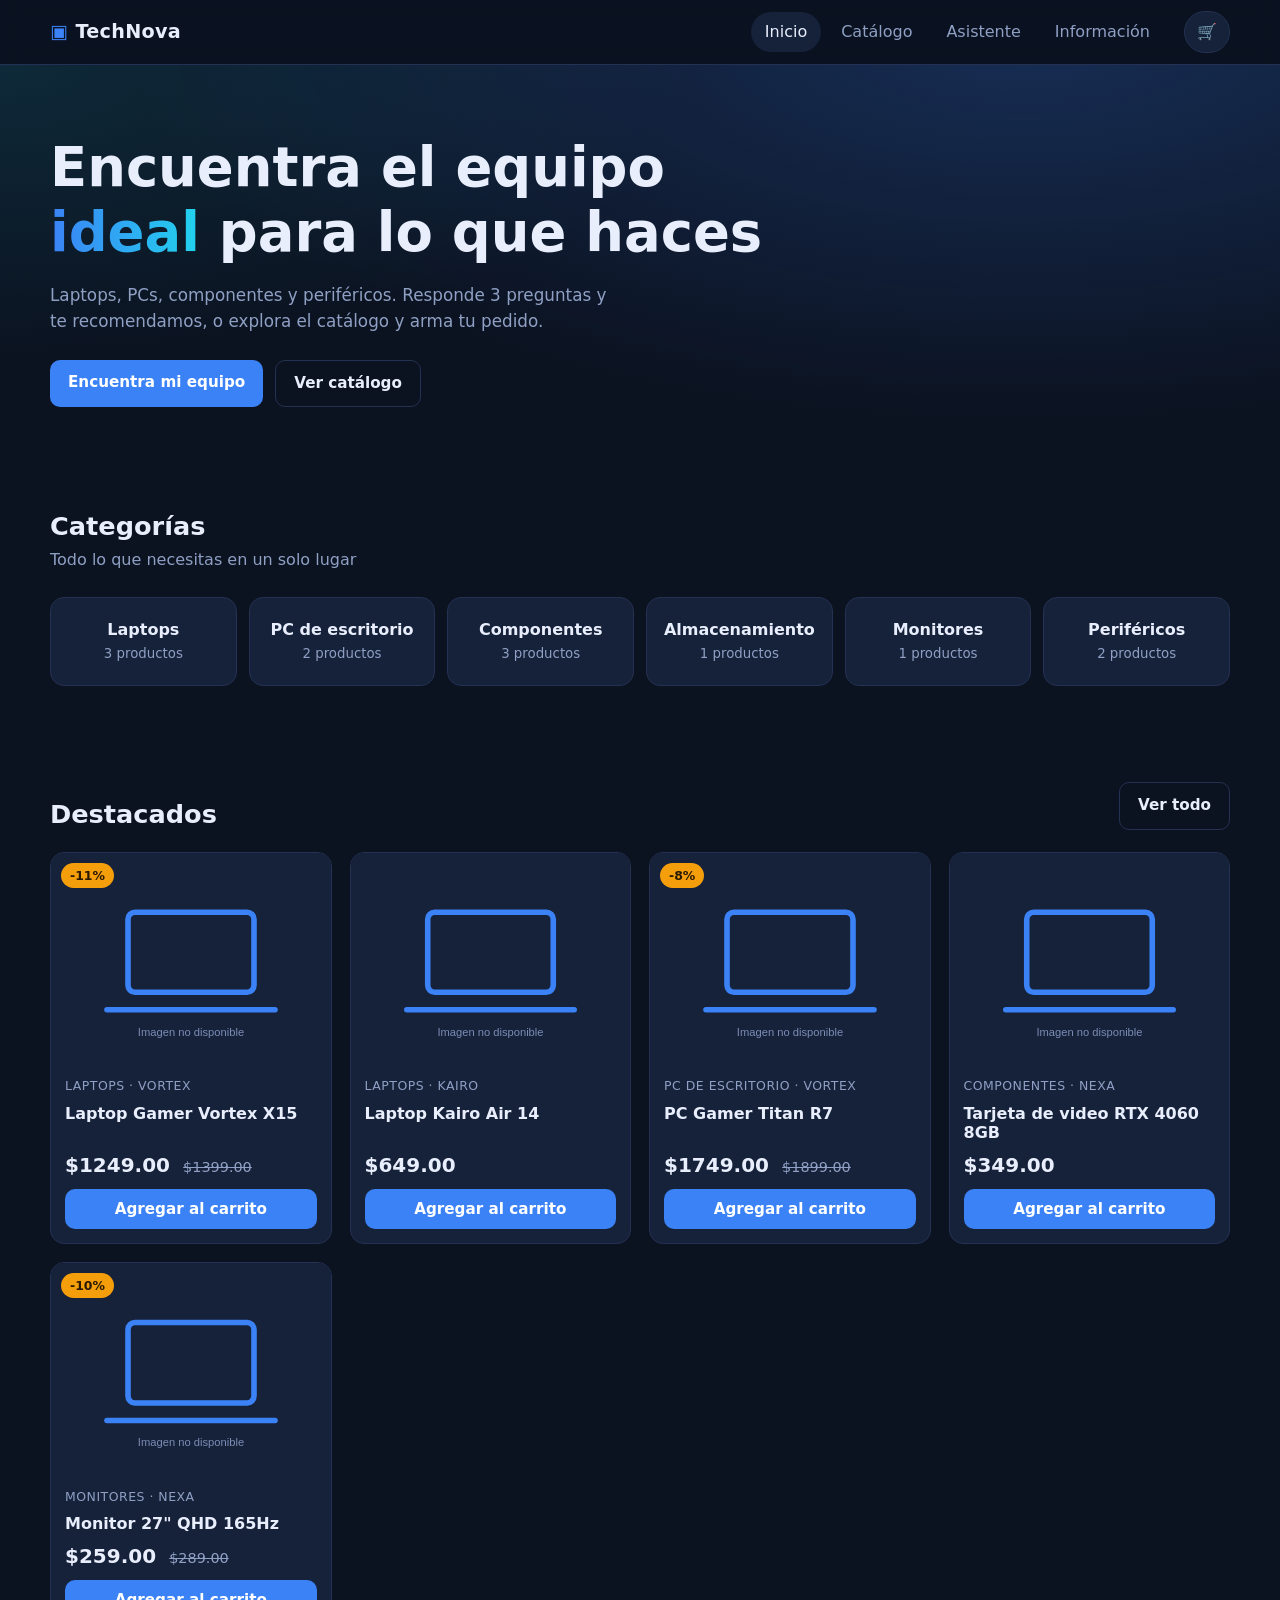
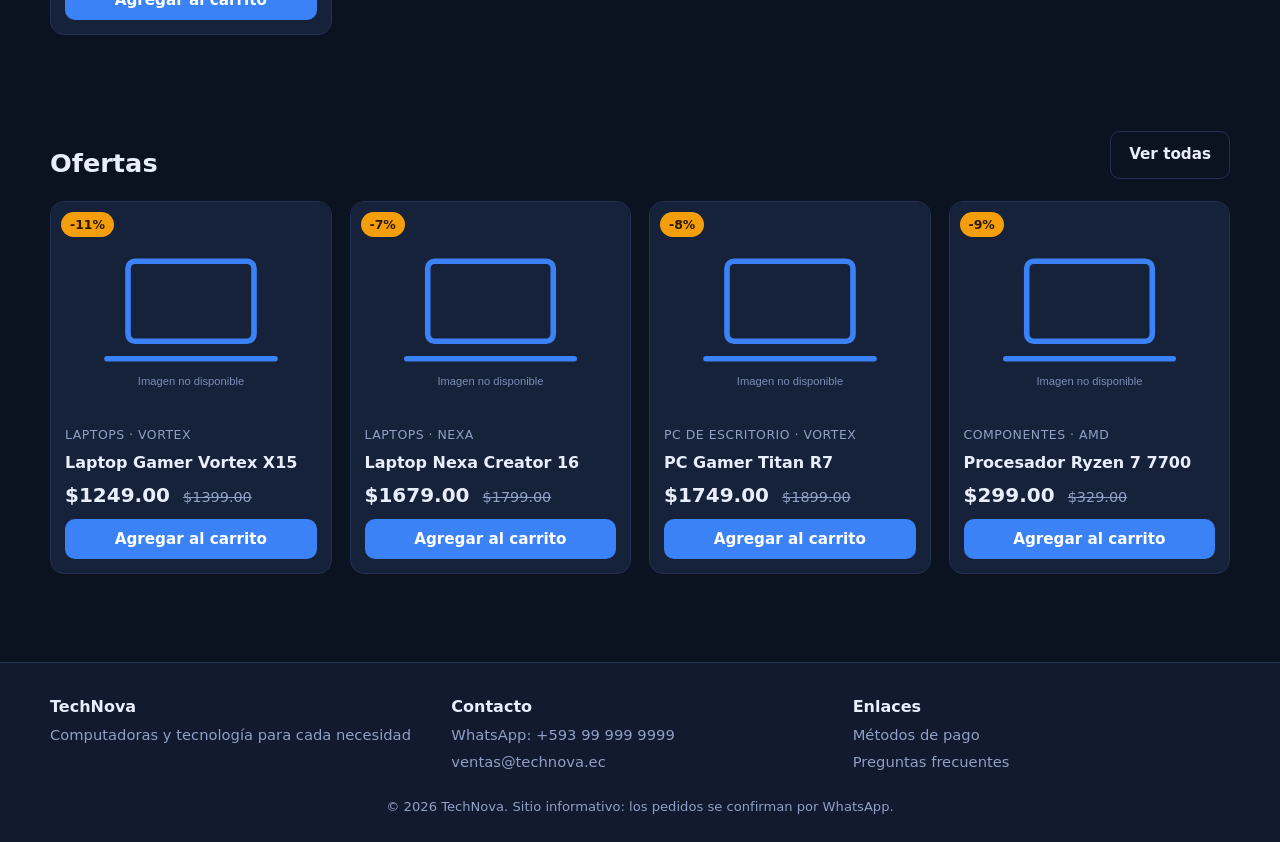
==== index.html @ bf82b460 "Tienda informativa de computadoras: catalogo, asistente, carrito con PDF y metodos de pago Co-Author" ====
<!DOCTYPE html>
<html lang="es">
<head>
<meta charset="UTF-8">
<meta name="viewport" content="width=device-width, initial-scale=1">
<title>TechNova | Laptops, PCs y componentes en Ecuador</title>
<meta name="description" content="Catálogo de laptops, computadoras, componentes y periféricos. Arma tu pedido y envíalo por WhatsApp.">
<link rel="stylesheet" href="css/styles.css">
</head>
<body>
<header id="header"></header>
<main>
  <section class="hero">
    <div class="wrap">
      <h1>Encuentra el equipo <em>ideal</em> para lo que haces</h1>
      <p>Laptops, PCs, componentes y periféricos. Responde 3 preguntas y te recomendamos, o explora el catálogo y arma tu pedido.</p>
      <div class="acts">
        <a class="btn" href="asistente.html">Encuentra mi equipo</a>
        <a class="btn btn-ghost" href="catalogo.html">Ver catálogo</a>
      </div>
    </div>
  </section>

  <section class="section"><div class="wrap">
    <h2>Categorías</h2><p class="sub">Todo lo que necesitas en un solo lugar</p>
    <div class="cats" id="cats"></div>
  </div></section>

  <section class="section"><div class="wrap">
    <div class="head-row"><div><h2>Destacados</h2></div><a class="btn btn-ghost" href="catalogo.html">Ver todo</a></div>
    <div class="grid" id="destacados"></div>
  </div></section>

  <section class="section"><div class="wrap">
    <div class="head-row"><div><h2>Ofertas</h2></div><a class="btn btn-ghost" href="catalogo.html?oferta=1">Ver todas</a></div>
    <div class="grid" id="ofertas"></div>
  </div></section>
</main>
<footer id="footer"></footer>
<script src="js/settings.js"></script>
<script src="js/app.js"></script>
<script src="js/inicio.js"></script>
</body>
</html>
---- css/styles.css ----
:root{
  --bg:#0b1220; --bg2:#111a2e; --card:#16213a; --line:#243152;
  --txt:#e8eefc; --muted:#8fa0c4; --brand:#3b82f6; --brand2:#22d3ee; --ok:#22c55e; --warn:#f59e0b;
  --r:14px;
}
*{box-sizing:border-box;margin:0;padding:0}
html{scroll-behavior:smooth}
body{font-family:system-ui,-apple-system,"Segoe UI",Roboto,sans-serif;background:var(--bg);color:var(--txt);line-height:1.55;min-height:100vh;display:flex;flex-direction:column}
main{flex:1}
a{color:inherit;text-decoration:none}
img{max-width:100%;display:block}
.wrap{width:min(1180px,100% - 32px);margin-inline:auto}
h1,h2,h3{line-height:1.2}
.section{padding:48px 0}
.section h2{font-size:1.6rem;margin-bottom:6px}
.section .sub{color:var(--muted);margin-bottom:24px}
.head-row{display:flex;justify-content:space-between;align-items:end;gap:12px;margin-bottom:22px;flex-wrap:wrap}
.head-row h2{margin:0}

/* Header */
header{position:sticky;top:0;z-index:50;background:rgba(11,18,32,.88);backdrop-filter:blur(10px);border-bottom:1px solid var(--line)}
.nav{display:flex;align-items:center;gap:20px;height:64px}
.logo{font-weight:800;font-size:1.2rem;letter-spacing:.3px}
.logo span{color:var(--brand)}
nav#menu{display:flex;gap:6px;margin-left:auto}
nav#menu a{padding:8px 14px;border-radius:999px;color:var(--muted);font-weight:500}
nav#menu a:hover,nav#menu a.on{color:var(--txt);background:var(--card)}
.cart-link{position:relative;padding:8px 12px;border-radius:999px;background:var(--card);border:1px solid var(--line)}
.count{position:absolute;top:-6px;right:-4px;background:var(--brand);color:#fff;font-size:.72rem;min-width:20px;height:20px;border-radius:999px;display:grid;place-items:center;font-weight:700}
.count[hidden],[hidden]{display:none!important}
.burger{display:none;background:none;border:0;color:var(--txt);font-size:1.5rem;cursor:pointer}

/* Buttons */
.btn{display:inline-block;background:var(--brand);color:#fff;border:0;border-radius:10px;padding:11px 18px;font-weight:600;font-size:.95rem;cursor:pointer;text-align:center;transition:.15s;font-family:inherit}
.btn:hover{filter:brightness(1.12);transform:translateY(-1px)}
.btn-block{display:block;width:100%}
.btn-ghost{background:transparent;border:1px solid var(--line);color:var(--txt)}
.btn-wa{background:#25d366;color:#07290f}
.btn[disabled]{opacity:.5;cursor:not-allowed;transform:none}

/* Hero */
.hero{padding:70px 0 56px;background:radial-gradient(900px 400px at 80% -10%,rgba(59,130,246,.25),transparent),radial-gradient(700px 300px at 0% 0%,rgba(34,211,238,.12),transparent)}
.hero h1{font-size:clamp(2rem,5vw,3.4rem);max-width:720px}
.hero h1 em{font-style:normal;background:linear-gradient(90deg,var(--brand),var(--brand2));-webkit-background-clip:text;background-clip:text;color:transparent}
.hero p{color:var(--muted);max-width:560px;margin:16px 0 26px;font-size:1.05rem}
.hero .acts{display:flex;gap:12px;flex-wrap:wrap}

/* Categorías */
.cats{display:grid;grid-template-columns:repeat(auto-fit,minmax(150px,1fr));gap:12px}
.cat{background:var(--card);border:1px solid var(--line);border-radius:var(--r);padding:20px 14px;text-align:center;font-weight:600;transition:.15s}
.cat:hover{border-color:var(--brand);transform:translateY(-2px)}
.cat small{display:block;color:var(--muted);font-weight:400;margin-top:2px}

/* Grid de productos */
.grid{display:grid;grid-template-columns:repeat(auto-fill,minmax(230px,1fr));gap:18px}
.card{background:var(--card);border:1px solid var(--line);border-radius:var(--r);overflow:hidden;display:flex;flex-direction:column;transition:.15s}
.card:hover{border-color:var(--brand);transform:translateY(-3px)}
.card-img{position:relative;aspect-ratio:4/3;background:var(--bg2);display:block}
.card-img img{width:100%;height:100%;object-fit:cover}
.badge{position:absolute;top:10px;left:10px;background:var(--warn);color:#2b1a00;font-weight:800;font-size:.78rem;padding:3px 9px;border-radius:999px;z-index:1}
.card-body{padding:14px;display:flex;flex-direction:column;gap:8px;flex:1}
.card-cat{color:var(--muted);font-size:.78rem;text-transform:uppercase;letter-spacing:.5px}
.card h3{font-size:1rem;flex:1}
.price strong{font-size:1.25rem}
.price s{color:var(--muted);margin-left:8px;font-size:.9rem}

/* Catálogo */
.layout{display:grid;grid-template-columns:260px 1fr;gap:24px;align-items:start}
.filters{background:var(--card);border:1px solid var(--line);border-radius:var(--r);padding:18px;position:sticky;top:84px;display:grid;gap:14px}
.filters label{font-size:.82rem;color:var(--muted);display:block;margin-bottom:4px}
input,select,textarea{width:100%;background:var(--bg2);border:1px solid var(--line);color:var(--txt);border-radius:10px;padding:10px 12px;font-size:.95rem;font-family:inherit}
input:focus,select:focus,textarea:focus{outline:2px solid var(--brand);border-color:transparent}
.result-bar{display:flex;justify-content:space-between;align-items:center;margin-bottom:14px;color:var(--muted);gap:10px;flex-wrap:wrap}
.vacio{text-align:center;color:var(--muted);padding:60px 0;grid-column:1/-1}

/* Producto */
.prod{display:grid;grid-template-columns:1fr 1fr;gap:32px;align-items:start}
.prod-img{background:var(--bg2);border:1px solid var(--line);border-radius:var(--r);overflow:hidden;aspect-ratio:4/3}
.prod-img img{width:100%;height:100%;object-fit:cover}
.prod h1{font-size:1.8rem;margin:6px 0 10px}
.prod .price strong{font-size:2rem}
.specs{width:100%;border-collapse:collapse;margin:18px 0}
.specs td{padding:10px 12px;border-bottom:1px solid var(--line)}
.specs td:first-child{color:var(--muted);width:40%}
.crumbs{color:var(--muted);font-size:.9rem;margin-bottom:12px}
.crumbs a:hover{color:var(--txt)}
.qty{display:inline-flex;align-items:center;border:1px solid var(--line);border-radius:10px;overflow:hidden}
.qty button{background:var(--bg2);color:var(--txt);border:0;width:34px;height:36px;font-size:1.1rem;cursor:pointer}
.qty span{min-width:38px;text-align:center}

/* Asistente */
.quiz{max-width:720px;margin:0 auto;background:var(--card);border:1px solid var(--line);border-radius:var(--r);padding:28px}
.progress{height:6px;background:var(--bg2);border-radius:99px;overflow:hidden;margin-bottom:22px}
.progress div{height:100%;background:linear-gradient(90deg,var(--brand),var(--brand2));transition:.3s}
.quiz h2{margin-bottom:16px}
.opts{display:grid;gap:10px}
.opt{background:var(--bg2);border:1px solid var(--line);color:var(--txt);border-radius:12px;padding:14px 16px;text-align:left;cursor:pointer;font-size:1rem;font-family:inherit;transition:.15s}
.opt:hover{border-color:var(--brand);background:#14203a}

/* Carrito */
.cart-layout{display:grid;grid-template-columns:1fr 360px;gap:24px;align-items:start}
.panel{background:var(--card);border:1px solid var(--line);border-radius:var(--r);padding:20px}
.item{display:grid;grid-template-columns:84px 1fr auto;gap:14px;align-items:center;padding:14px 0;border-bottom:1px solid var(--line)}
.item:last-child{border:0}
.item img{width:84px;height:64px;object-fit:cover;border-radius:8px;background:var(--bg2)}
.item h4{font-size:.95rem;margin-bottom:4px}
.item .rm{background:none;border:0;color:var(--muted);cursor:pointer;font-size:.85rem;margin-top:6px}
.item .rm:hover{color:#f87171}
.sum-row{display:flex;justify-content:space-between;padding:6px 0}
.sum-total{font-size:1.3rem;font-weight:800;border-top:1px solid var(--line);margin-top:8px;padding-top:12px}
.field{margin-bottom:12px}
.field label{display:block;font-size:.85rem;color:var(--muted);margin-bottom:4px}
.note{font-size:.82rem;color:var(--muted);margin-top:10px}
.modal{position:fixed;inset:0;background:rgba(0,0,0,.7);display:none;place-items:center;z-index:100;padding:16px}
.modal.on{display:grid}
.modal .box{background:var(--card);border:1px solid var(--line);border-radius:var(--r);padding:26px;max-width:440px;width:100%;text-align:center;display:grid;gap:12px}
.modal .check{font-size:2.4rem}

/* Info */
.info-grid{display:grid;grid-template-columns:repeat(auto-fit,minmax(240px,1fr));gap:16px}
.info-box{background:var(--card);border:1px solid var(--line);border-radius:var(--r);padding:20px}
.info-box h3{font-size:1rem;color:var(--muted);font-weight:500;margin-bottom:6px}
.info-box p{font-size:1.05rem;word-break:break-word}
.banks{display:grid;grid-template-columns:repeat(auto-fit,minmax(300px,1fr));gap:18px}
.bank{background:var(--card);border:1px solid var(--line);border-radius:var(--r);padding:20px;display:grid;gap:14px}
.bank h3{font-size:1.15rem;color:var(--brand2)}
.bank dl{display:grid;grid-template-columns:auto 1fr;gap:6px 14px;font-size:.92rem}
.bank dt{color:var(--muted)}
.bank dd{word-break:break-word}
.qr{background:#fff;border-radius:12px;padding:10px;width:180px;margin:0 auto;aspect-ratio:1;display:grid;place-items:center;color:#445;font-size:.8rem;text-align:center}
.qr img{width:100%;height:100%;object-fit:contain}
details{background:var(--card);border:1px solid var(--line);border-radius:12px;padding:14px 18px;margin-bottom:10px}
summary{cursor:pointer;font-weight:600}
details p{color:var(--muted);margin-top:8px}
iframe.map{width:100%;height:320px;border:0;border-radius:var(--r);margin-top:18px}

/* Footer y toast */
footer{background:var(--bg2);border-top:1px solid var(--line);margin-top:40px;padding-top:32px}
.foot{display:grid;grid-template-columns:repeat(auto-fit,minmax(220px,1fr));gap:24px}
.foot p{color:var(--muted);font-size:.92rem;margin-top:4px}
.foot a:hover{color:var(--txt)}
.copy{text-align:center;color:var(--muted);font-size:.82rem;padding:24px 16px}
#toast{position:fixed;bottom:24px;left:50%;transform:translate(-50%,30px);background:var(--ok);color:#04210f;padding:11px 20px;border-radius:999px;font-weight:600;opacity:0;pointer-events:none;transition:.25s;z-index:200}
#toast.show{opacity:1;transform:translate(-50%,0)}

@media(max-width:860px){
  .layout,.prod,.cart-layout{grid-template-columns:1fr}
  .filters{position:static}
  .burger{display:block;margin-left:auto}
  .cart-link{order:2}
  nav#menu{display:none;position:absolute;top:64px;left:0;right:0;background:var(--bg2);flex-direction:column;padding:10px 16px;border-bottom:1px solid var(--line);margin:0}
  nav#menu.open{display:flex}
  .nav{gap:12px}
  .item{grid-template-columns:70px 1fr}
  .item>div:last-child{grid-column:1/-1}
}
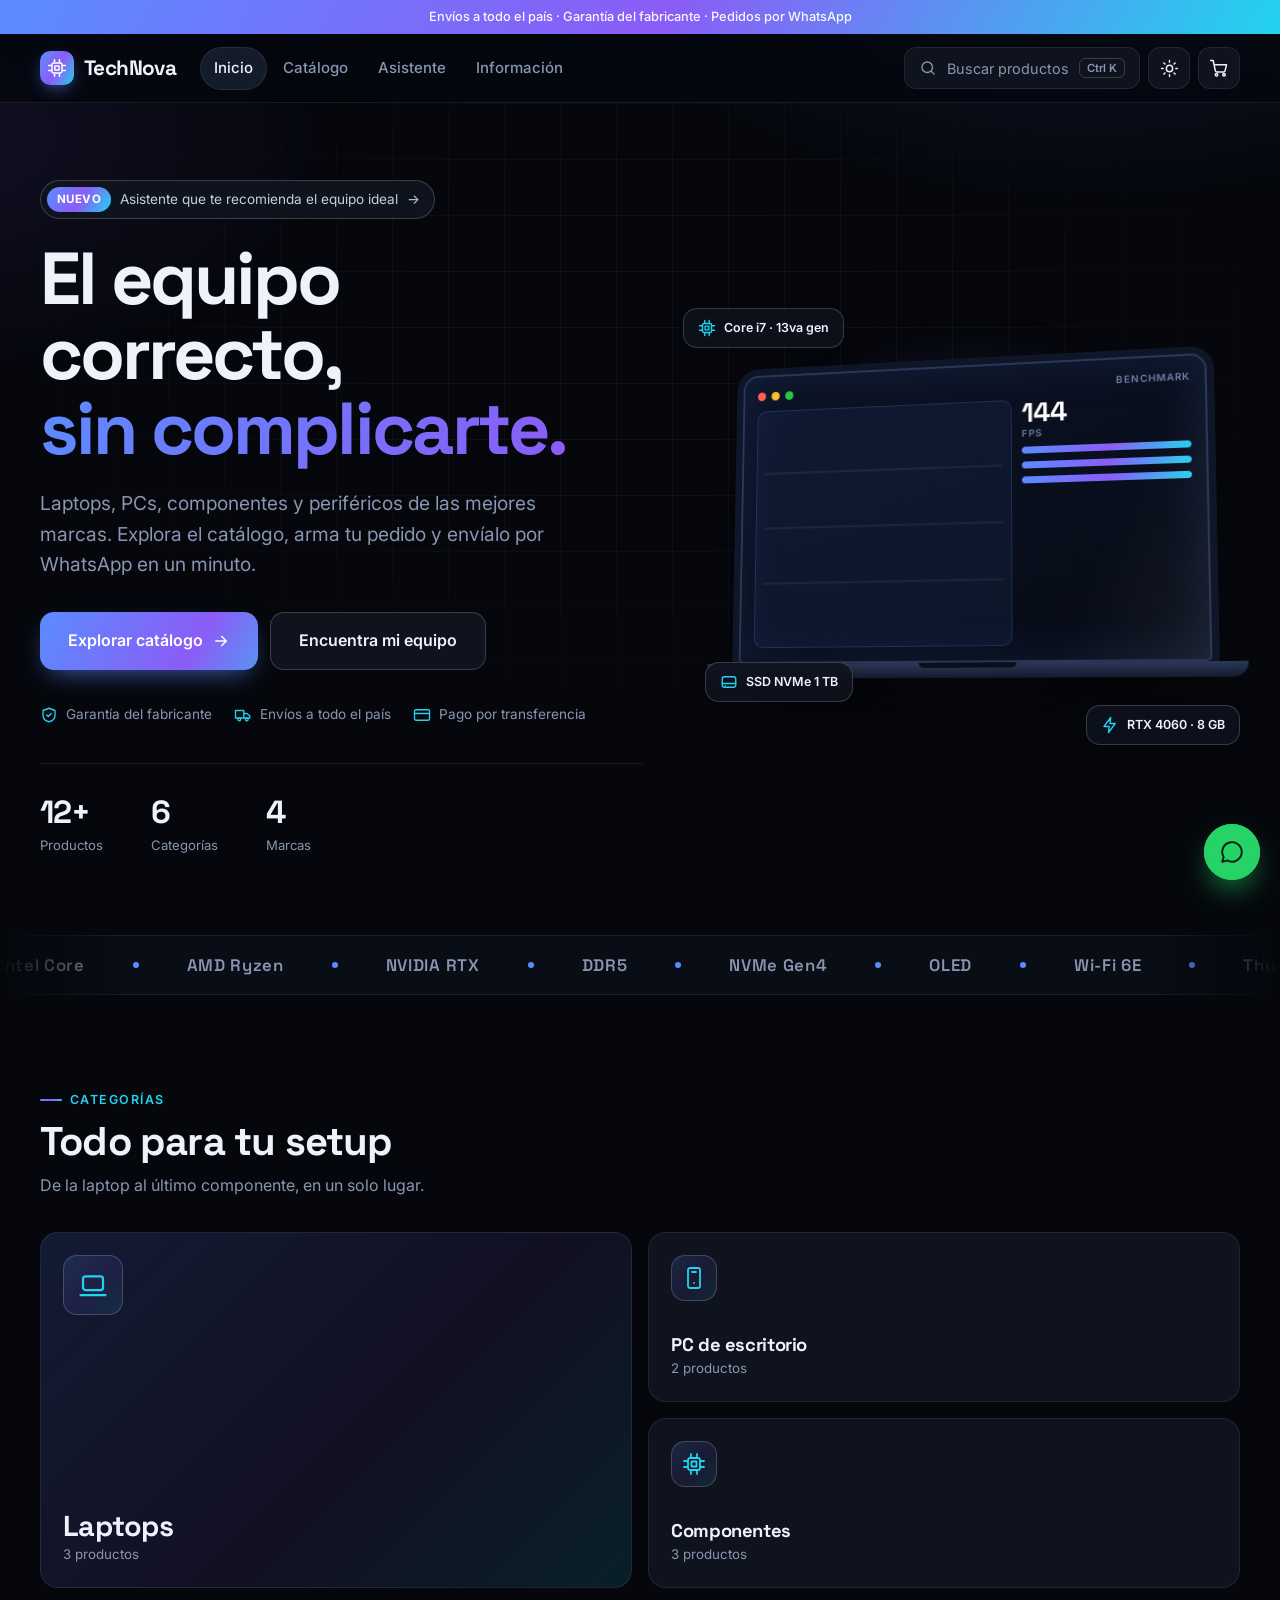
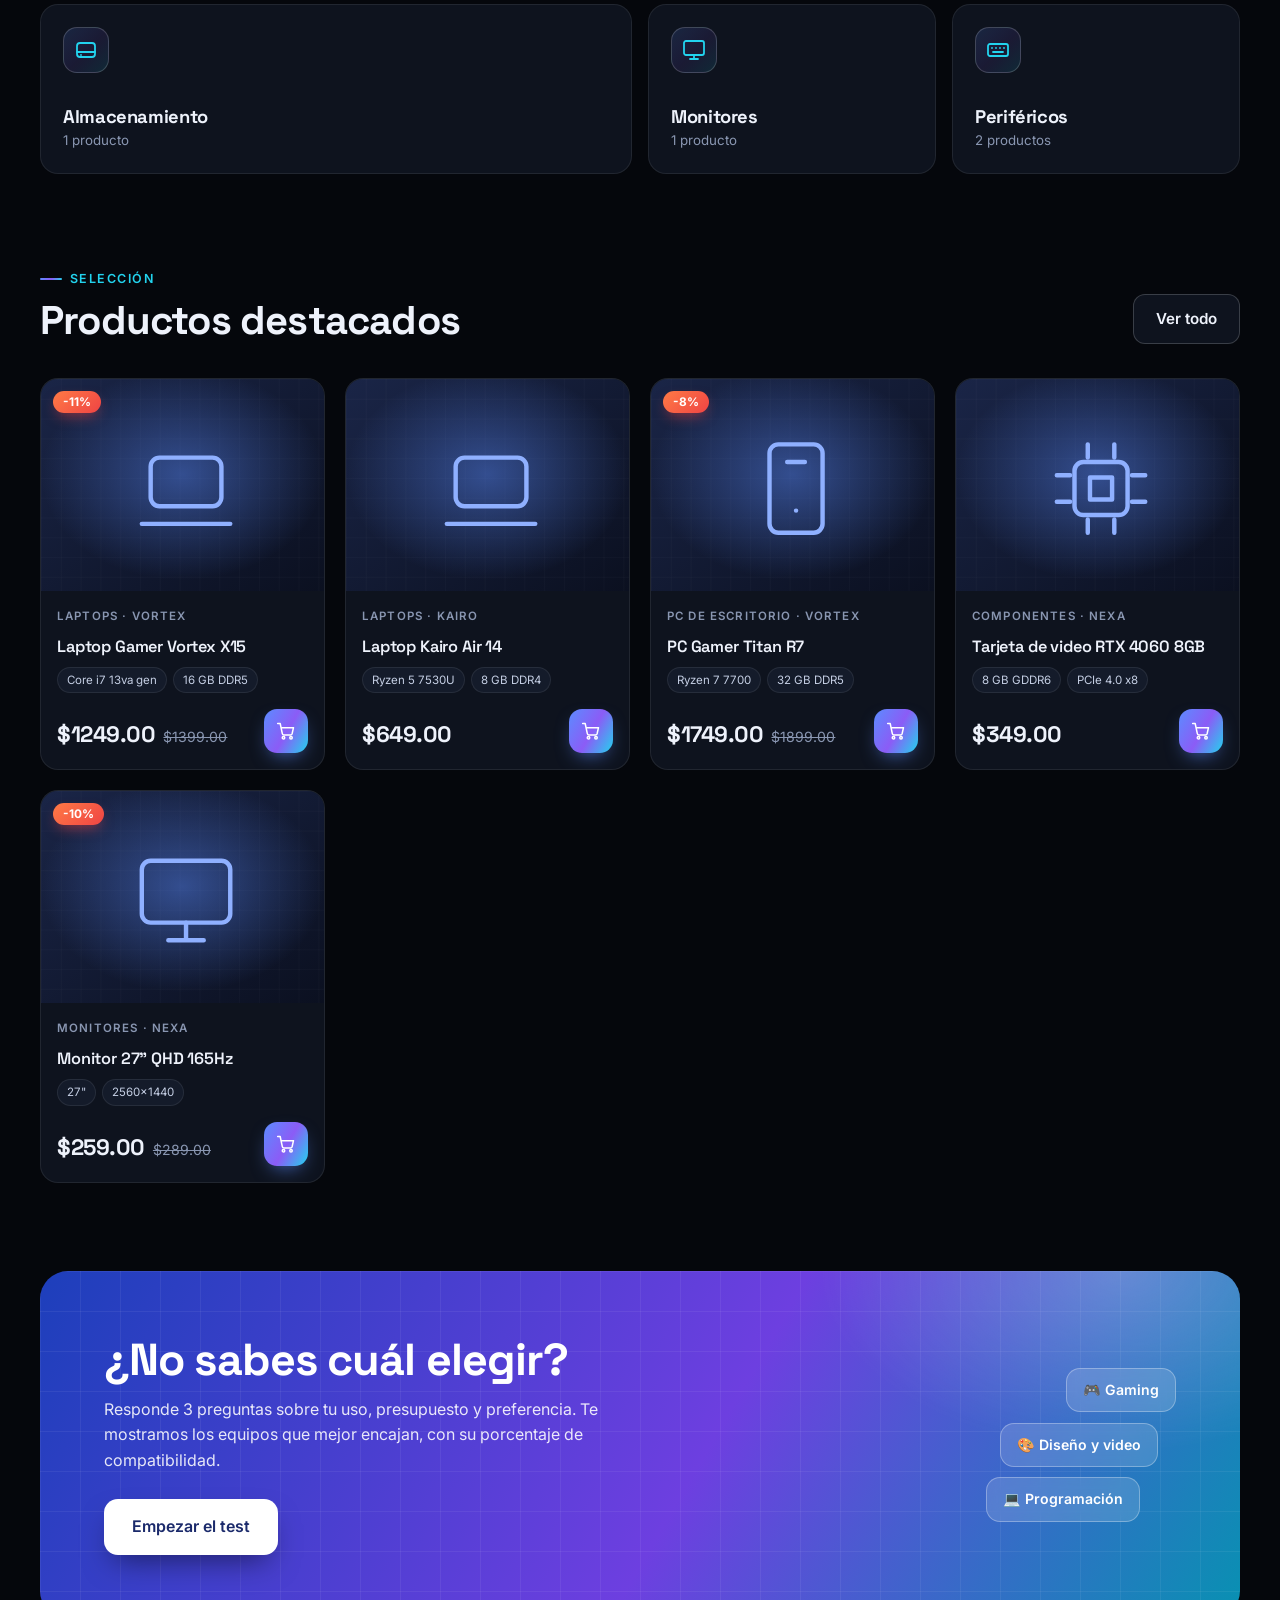
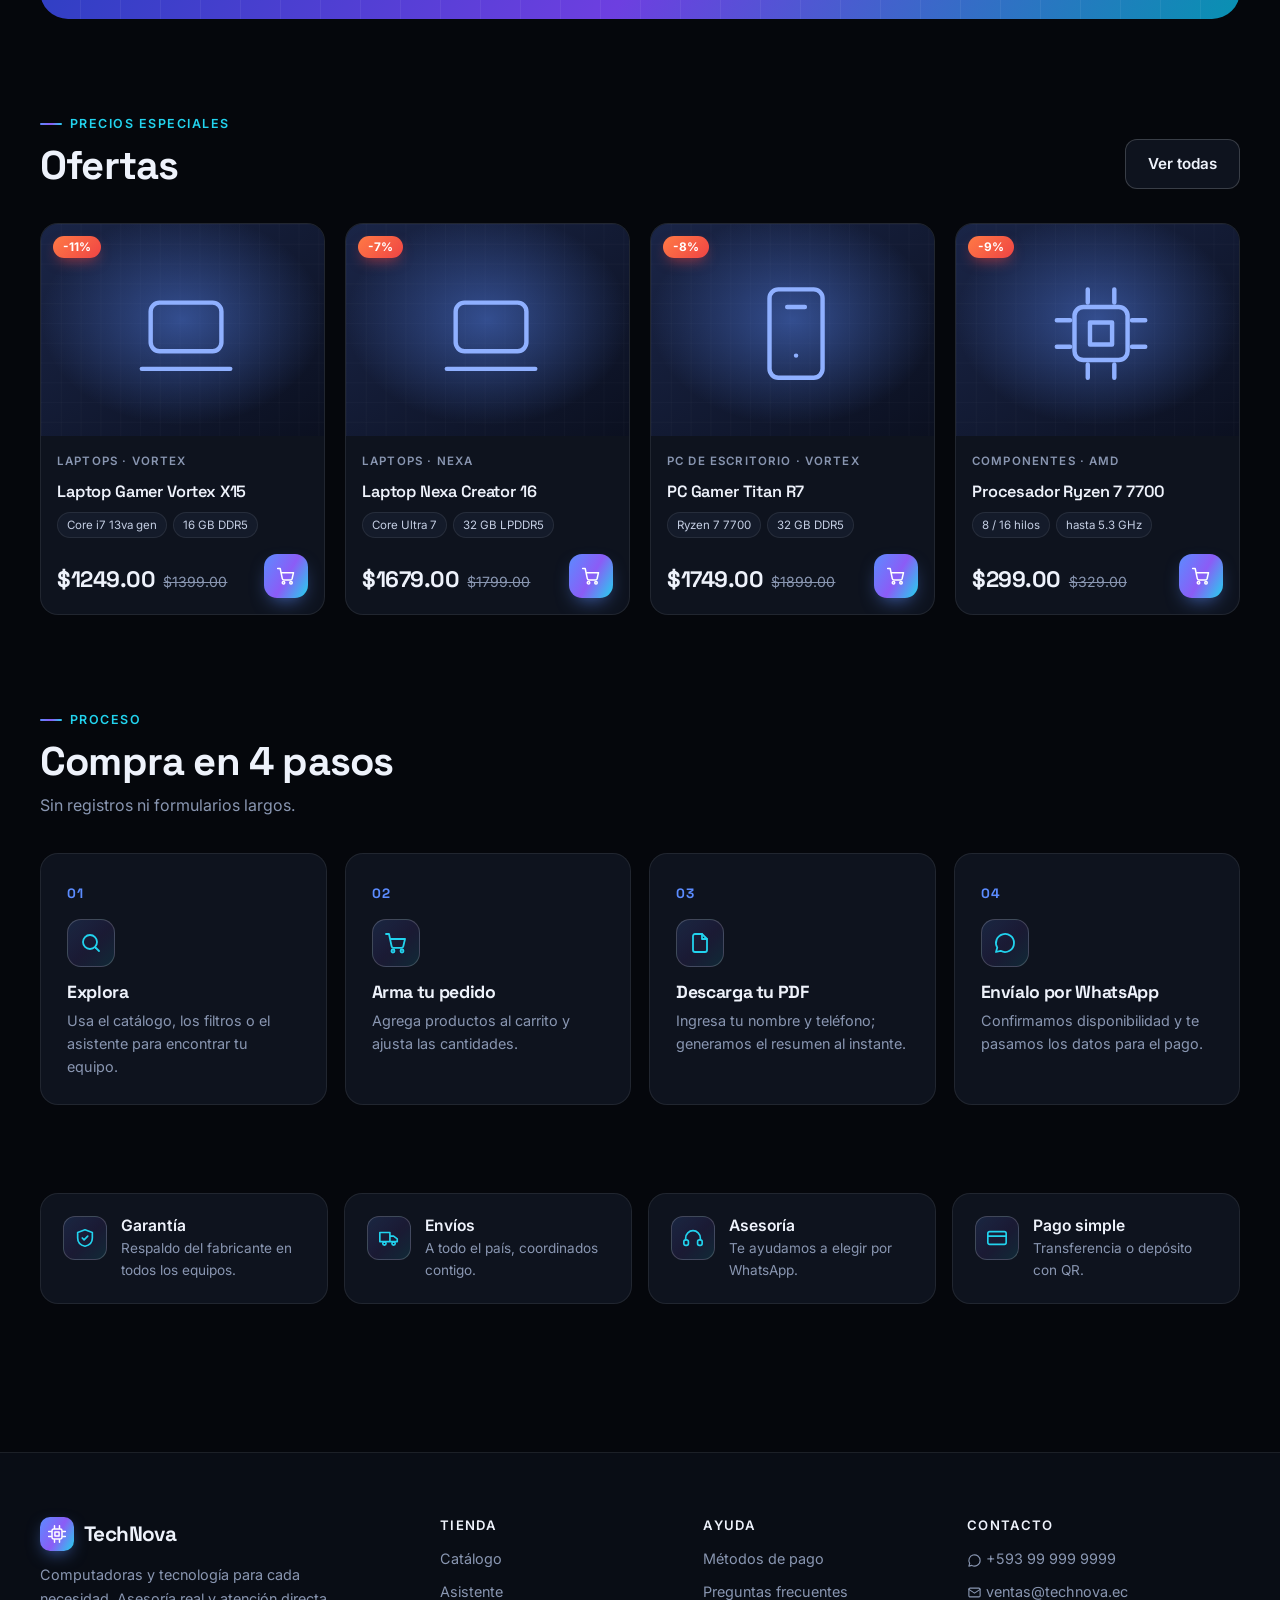
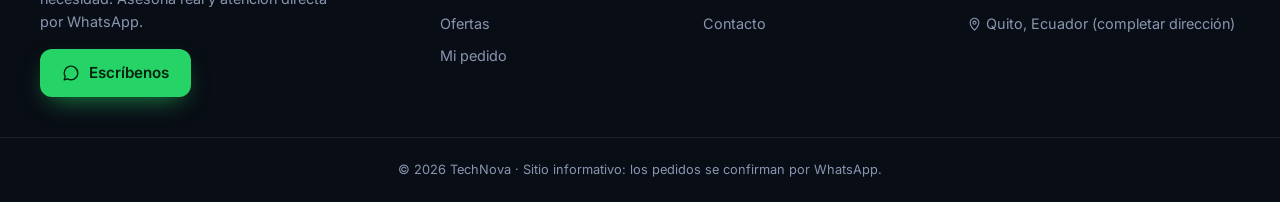
==== commit 533bd6be: "Rediseño profesional: sistema de diseño, tema claro/oscuro, hero animado, carrito lateral, paleta Ct" ====
--- a/index.html
+++ b/index.html
@@ -1,42 +1,112 @@
 <!DOCTYPE html>
-<html lang="es">
+<html lang="es" data-theme="dark">
 <head>
 <meta charset="UTF-8">
 <meta name="viewport" content="width=device-width, initial-scale=1">
 <title>TechNova | Laptops, PCs y componentes en Ecuador</title>
-<meta name="description" content="Catálogo de laptops, computadoras, componentes y periféricos. Arma tu pedido y envíalo por WhatsApp.">
+<meta name="description" content="Catálogo de laptops, computadoras, componentes y periféricos. Encuentra tu equipo ideal con nuestro asistente y envía tu pedido por WhatsApp.">
+<meta name="theme-color" content="#05070c">
+<link rel="preconnect" href="https://fonts.googleapis.com">
+<link rel="preconnect" href="https://fonts.gstatic.com" crossorigin>
+<link href="https://fonts.googleapis.com/css2?family=Inter:wght@400;500;600;700&family=Space+Grotesk:wght@500;600;700&display=swap" rel="stylesheet">
+<script>try{document.documentElement.dataset.theme=localStorage.getItem('tn_theme')||'dark'}catch(e){}</script>
 <link rel="stylesheet" href="css/styles.css">
 </head>
 <body>
-<header id="header"></header>
 <main>
+  <!-- HERO -->
   <section class="hero">
-    <div class="wrap">
-      <h1>Encuentra el equipo <em>ideal</em> para lo que haces</h1>
-      <p>Laptops, PCs, componentes y periféricos. Responde 3 preguntas y te recomendamos, o explora el catálogo y arma tu pedido.</p>
-      <div class="acts">
-        <a class="btn" href="asistente.html">Encuentra mi equipo</a>
-        <a class="btn btn-ghost" href="catalogo.html">Ver catálogo</a>
+    <div class="wrap hero-grid">
+      <div>
+        <a class="pill" href="asistente.html"><b>NUEVO</b> Asistente que te recomienda el equipo ideal <span aria-hidden="true">→</span></a>
+        <h1>El equipo correcto,<br><span class="grad-text">sin complicarte.</span></h1>
+        <p class="lead">Laptops, PCs, componentes y periféricos de las mejores marcas. Explora el catálogo, arma tu pedido y envíalo por WhatsApp en un minuto.</p>
+        <div class="acts">
+          <a class="btn btn-lg" href="catalogo.html">Explorar catálogo <svg class="ico" width="18" height="18" viewBox="0 0 24 24" fill="none" stroke="currentColor" stroke-width="2" stroke-linecap="round" stroke-linejoin="round"><path d="M5 12h14M13 6l6 6-6 6"/></svg></a>
+          <a class="btn btn-lg btn-ghost" href="asistente.html">Encuentra mi equipo</a>
+        </div>
+        <div class="trust">
+          <span id="t1"></span><span id="t2"></span><span id="t3"></span>
+        </div>
+        <div class="stats">
+          <div><b id="s-prod">0</b><span>Productos</span></div>
+          <div><b id="s-cat">0</b><span>Categorías</span></div>
+          <div><b id="s-mar">0</b><span>Marcas</span></div>
+        </div>
+      </div>
+
+      <div class="device" aria-hidden="true">
+        <div class="device-glow"></div>
+        <div class="laptop">
+          <div class="screen">
+            <div class="scr-top"><i></i><i></i><i></i><em>BENCHMARK</em></div>
+            <div class="scr-body">
+              <div class="scr-chart">
+                <svg viewBox="0 0 200 100" preserveAspectRatio="none">
+                  <defs><linearGradient id="lg" x1="0" x2="1"><stop offset="0" stop-color="#5b8cff"/><stop offset=".6" stop-color="#8b5cf6"/><stop offset="1" stop-color="#22d3ee"/></linearGradient></defs>
+                  <path d="M0 25H200M0 50H200M0 75H200" stroke="rgba(255,255,255,.06)" stroke-width="1"/>
+                  <polyline class="line" points="4,88 28,70 50,76 74,46 98,54 122,30 148,38 172,14 196,20"/>
+                </svg>
+              </div>
+              <div class="scr-side">
+                <div class="scr-fps"><span id="fps">144</span><small>FPS</small></div>
+                <div class="bar"><i style="--w:92%"></i></div>
+                <div class="bar"><i style="--w:68%"></i></div>
+                <div class="bar"><i style="--w:81%"></i></div>
+              </div>
+            </div>
+          </div>
+          <div class="lap-base"></div>
+        </div>
+        <div class="chip-f c1"><svg class="ico" width="18" height="18" viewBox="0 0 24 24" fill="none" stroke="currentColor" stroke-width="1.8" stroke-linecap="round" stroke-linejoin="round"><rect x="6" y="6" width="12" height="12" rx="2"/><rect x="9.5" y="9.5" width="5" height="5"/><path d="M9 2v3M15 2v3M9 19v3M15 19v3M2 9h3M2 15h3M19 9h3M19 15h3"/></svg>Core i7 · 13va gen</div>
+        <div class="chip-f c2"><svg class="ico" width="18" height="18" viewBox="0 0 24 24" fill="none" stroke="currentColor" stroke-width="1.8" stroke-linecap="round" stroke-linejoin="round"><path d="M13 2 4 14h7l-1 8 9-12h-7z"/></svg>RTX 4060 · 8 GB</div>
+        <div class="chip-f c3"><svg class="ico" width="18" height="18" viewBox="0 0 24 24" fill="none" stroke="currentColor" stroke-width="1.8" stroke-linecap="round" stroke-linejoin="round"><rect x="3" y="5" width="18" height="14" rx="3"/><path d="M3 14h18M7 17h.01"/></svg>SSD NVMe 1 TB</div>
       </div>
     </div>
   </section>
 
+  <!-- MARQUEE -->
+  <div class="marquee" aria-hidden="true"><div class="marquee-track" id="marquee"></div></div>
+
+  <!-- CATEGORÍAS -->
   <section class="section"><div class="wrap">
-    <h2>Categorías</h2><p class="sub">Todo lo que necesitas en un solo lugar</p>
-    <div class="cats" id="cats"></div>
+    <div class="sec-head"><div><span class="eyebrow">Categorías</span><h2>Todo para tu setup</h2><p class="sub">De la laptop al último componente, en un solo lugar.</p></div></div>
+    <div class="bento" id="cats"></div>
   </div></section>
 
-  <section class="section"><div class="wrap">
-    <div class="head-row"><div><h2>Destacados</h2></div><a class="btn btn-ghost" href="catalogo.html">Ver todo</a></div>
+  <!-- DESTACADOS -->
+  <section class="section" style="padding-top:0"><div class="wrap">
+    <div class="sec-head"><div><span class="eyebrow">Selección</span><h2>Productos destacados</h2></div><a class="btn btn-ghost" href="catalogo.html">Ver todo</a></div>
     <div class="grid" id="destacados"></div>
   </div></section>
 
-  <section class="section"><div class="wrap">
-    <div class="head-row"><div><h2>Ofertas</h2></div><a class="btn btn-ghost" href="catalogo.html?oferta=1">Ver todas</a></div>
+  <!-- CTA ASISTENTE -->
+  <section class="section" style="padding-top:0"><div class="wrap">
+    <div class="cta reveal">
+      <div>
+        <h2>¿No sabes cuál elegir?</h2>
+        <p>Responde 3 preguntas sobre tu uso, presupuesto y preferencia. Te mostramos los equipos que mejor encajan, con su porcentaje de compatibilidad.</p>
+        <a class="btn btn-lg" href="asistente.html">Empezar el test</a>
+      </div>
+      <div class="cta-art"><span>🎮 Gaming</span><span>🎨 Diseño y video</span><span>💻 Programación</span></div>
+    </div>
+  </div></section>
+
+  <!-- OFERTAS -->
+  <section class="section" style="padding-top:0"><div class="wrap">
+    <div class="sec-head"><div><span class="eyebrow">Precios especiales</span><h2>Ofertas</h2></div><a class="btn btn-ghost" href="catalogo.html?oferta=1">Ver todas</a></div>
     <div class="grid" id="ofertas"></div>
   </div></section>
+
+  <!-- CÓMO COMPRAR -->
+  <section class="section" style="padding-top:0"><div class="wrap">
+    <div class="sec-head"><div><span class="eyebrow">Proceso</span><h2>Compra en 4 pasos</h2><p class="sub">Sin registros ni formularios largos.</p></div></div>
+    <div class="steps" id="steps"></div>
+  </div></section>
+
+  <!-- BENEFICIOS -->
+  <section class="section" style="padding-top:0"><div class="wrap"><div class="perks" id="perks"></div></div></section>
 </main>
-<footer id="footer"></footer>
 <script src="js/settings.js"></script>
 <script src="js/app.js"></script>
 <script src="js/inicio.js"></script>
--- a/css/styles.css
+++ b/css/styles.css
@@ -1,156 +1,460 @@
+/* ==========================================================
+   TechNova · Sistema de diseño
+   1. Tokens  2. Base  3. Layout  4. Componentes  5. Páginas  6. Utilidades/Responsive
+   ========================================================== */
+
+/* 1. TOKENS ------------------------------------------------ */
 :root{
-  --bg:#0b1220; --bg2:#111a2e; --card:#16213a; --line:#243152;
-  --txt:#e8eefc; --muted:#8fa0c4; --brand:#3b82f6; --brand2:#22d3ee; --ok:#22c55e; --warn:#f59e0b;
-  --r:14px;
-}
-*{box-sizing:border-box;margin:0;padding:0}
-html{scroll-behavior:smooth}
-body{font-family:system-ui,-apple-system,"Segoe UI",Roboto,sans-serif;background:var(--bg);color:var(--txt);line-height:1.55;min-height:100vh;display:flex;flex-direction:column}
+  color-scheme:dark;
+  --bg:#05070c; --bg-soft:#090d15; --surface:#0e131e; --surface-2:#141b2a; --surface-3:#1b2438;
+  --line:rgba(255,255,255,.08); --line-strong:rgba(255,255,255,.18);
+  --txt:#eef2fb; --txt-2:#c4cee3; --muted:#8996b1;
+  --brand:#5b8cff; --brand-2:#22d3ee; --violet:#8b5cf6;
+  --ok:#22c55e; --warn:#f5a524; --danger:#ef4444;
+  --grad:linear-gradient(120deg,#5b8cff 0%,#8b5cf6 52%,#22d3ee 100%);
+  --grad-soft:linear-gradient(135deg,rgba(91,140,255,.16),rgba(139,92,246,.1) 55%,rgba(34,211,238,.12));
+  --shadow:0 18px 40px -18px rgba(0,0,0,.7);
+  --glow:0 0 0 1px rgba(91,140,255,.35),0 12px 40px -12px rgba(91,140,255,.45);
+  --r:18px; --r-sm:12px; --r-lg:28px;
+  --font:"Inter",system-ui,-apple-system,"Segoe UI",Roboto,sans-serif;
+  --font-d:"Space Grotesk","Inter",system-ui,sans-serif;
+  --ease:cubic-bezier(.22,.8,.3,1);
+}
+[data-theme="light"]{
+  color-scheme:light;
+  --bg:#f4f6fb; --bg-soft:#eaeff8; --surface:#ffffff; --surface-2:#f0f3fa; --surface-3:#e5eaf5;
+  --line:rgba(15,23,42,.09); --line-strong:rgba(15,23,42,.2);
+  --txt:#0a1020; --txt-2:#2a3550; --muted:#5a6781;
+  --shadow:0 18px 40px -20px rgba(30,45,90,.3);
+  --glow:0 0 0 1px rgba(91,140,255,.45),0 12px 34px -14px rgba(91,140,255,.5);
+}
+
+/* 2. BASE -------------------------------------------------- */
+*,*::before,*::after{box-sizing:border-box;margin:0;padding:0}
+html{scroll-behavior:smooth;-webkit-text-size-adjust:100%}
+body{font-family:var(--font);background:var(--bg);color:var(--txt);line-height:1.6;min-height:100vh;display:flex;flex-direction:column;-webkit-font-smoothing:antialiased;overflow-x:hidden}
+body::before{content:"";position:fixed;inset:0;z-index:-1;pointer-events:none;
+  background:radial-gradient(900px 500px at 85% -10%,rgba(91,140,255,.14),transparent 60%),radial-gradient(700px 420px at -5% 15%,rgba(139,92,246,.1),transparent 60%)}
+[data-theme="light"] body::before{background:radial-gradient(900px 500px at 85% -10%,rgba(91,140,255,.16),transparent 60%),radial-gradient(700px 420px at -5% 15%,rgba(34,211,238,.12),transparent 60%)}
 main{flex:1}
 a{color:inherit;text-decoration:none}
 img{max-width:100%;display:block}
-.wrap{width:min(1180px,100% - 32px);margin-inline:auto}
-h1,h2,h3{line-height:1.2}
-.section{padding:48px 0}
-.section h2{font-size:1.6rem;margin-bottom:6px}
-.section .sub{color:var(--muted);margin-bottom:24px}
-.head-row{display:flex;justify-content:space-between;align-items:end;gap:12px;margin-bottom:22px;flex-wrap:wrap}
-.head-row h2{margin:0}
-
-/* Header */
-header{position:sticky;top:0;z-index:50;background:rgba(11,18,32,.88);backdrop-filter:blur(10px);border-bottom:1px solid var(--line)}
-.nav{display:flex;align-items:center;gap:20px;height:64px}
-.logo{font-weight:800;font-size:1.2rem;letter-spacing:.3px}
-.logo span{color:var(--brand)}
-nav#menu{display:flex;gap:6px;margin-left:auto}
-nav#menu a{padding:8px 14px;border-radius:999px;color:var(--muted);font-weight:500}
-nav#menu a:hover,nav#menu a.on{color:var(--txt);background:var(--card)}
-.cart-link{position:relative;padding:8px 12px;border-radius:999px;background:var(--card);border:1px solid var(--line)}
-.count{position:absolute;top:-6px;right:-4px;background:var(--brand);color:#fff;font-size:.72rem;min-width:20px;height:20px;border-radius:999px;display:grid;place-items:center;font-weight:700}
-.count[hidden],[hidden]{display:none!important}
-.burger{display:none;background:none;border:0;color:var(--txt);font-size:1.5rem;cursor:pointer}
-
-/* Buttons */
-.btn{display:inline-block;background:var(--brand);color:#fff;border:0;border-radius:10px;padding:11px 18px;font-weight:600;font-size:.95rem;cursor:pointer;text-align:center;transition:.15s;font-family:inherit}
-.btn:hover{filter:brightness(1.12);transform:translateY(-1px)}
-.btn-block{display:block;width:100%}
-.btn-ghost{background:transparent;border:1px solid var(--line);color:var(--txt)}
-.btn-wa{background:#25d366;color:#07290f}
-.btn[disabled]{opacity:.5;cursor:not-allowed;transform:none}
-
+button{font-family:inherit}
+h1,h2,h3,h4{font-family:var(--font-d);line-height:1.12;letter-spacing:-.02em}
+:focus-visible{outline:2px solid var(--brand);outline-offset:3px;border-radius:6px}
+::selection{background:rgba(91,140,255,.35)}
+.ico{flex:none;vertical-align:middle}
+[hidden]{display:none!important}
+.sr-only{position:absolute;width:1px;height:1px;overflow:hidden;clip:rect(0 0 0 0);white-space:nowrap}
+
+/* 3. LAYOUT ------------------------------------------------ */
+.wrap{width:min(1200px,100% - 40px);margin-inline:auto}
+.section{padding:clamp(48px,7vw,88px) 0}
+.sec-head{display:flex;justify-content:space-between;align-items:flex-end;gap:16px;flex-wrap:wrap;margin-bottom:clamp(22px,3vw,34px)}
+.eyebrow{display:inline-flex;align-items:center;gap:8px;font-size:.78rem;font-weight:600;letter-spacing:.12em;text-transform:uppercase;color:var(--brand-2);margin-bottom:10px}
+.eyebrow::before{content:"";width:22px;height:2px;background:var(--grad);border-radius:2px}
+.sec-head h2,.section>.wrap>h2{font-size:clamp(1.7rem,3.4vw,2.5rem)}
+.sub{color:var(--muted);margin-top:8px;max-width:620px}
+
+/* Anuncio + header */
+.topbar{background:var(--grad);color:#fff;font-size:.8rem;font-weight:500;text-align:center;padding:7px 16px}
+.topbar span{opacity:.95}
+header.site{position:sticky;top:0;z-index:60;background:color-mix(in srgb,var(--bg) 78%,transparent);backdrop-filter:saturate(1.6) blur(16px);-webkit-backdrop-filter:saturate(1.6) blur(16px);border-bottom:1px solid var(--line)}
+.nav{display:flex;align-items:center;gap:10px;height:68px}
+.logo{display:flex;align-items:center;gap:10px;font-family:var(--font-d);font-weight:700;font-size:1.3rem;letter-spacing:-.03em;margin-right:14px}
+.logo-mark{width:34px;height:34px;border-radius:10px;background:var(--grad);display:grid;place-items:center;color:#fff;box-shadow:0 6px 18px -6px rgba(91,140,255,.8)}
+nav#menu{display:flex;gap:2px}
+nav#menu a{padding:9px 14px;border-radius:999px;color:var(--muted);font-weight:500;font-size:.94rem;transition:.2s}
+nav#menu a:hover{color:var(--txt);background:var(--surface-2)}
+nav#menu a.on{color:var(--txt);background:var(--surface-2);box-shadow:inset 0 0 0 1px var(--line)}
+.nav-actions{margin-left:auto;display:flex;align-items:center;gap:8px}
+.icon-btn{position:relative;display:inline-grid;place-items:center;width:42px;height:42px;border-radius:12px;background:var(--surface);border:1px solid var(--line);color:var(--txt);cursor:pointer;transition:.2s}
+.icon-btn:hover{border-color:var(--line-strong);background:var(--surface-2)}
+.search-btn{display:inline-flex;align-items:center;gap:10px;height:42px;padding:0 14px;border-radius:12px;background:var(--surface);border:1px solid var(--line);color:var(--muted);cursor:pointer;font-size:.9rem;min-width:220px;transition:.2s}
+.search-btn:hover{border-color:var(--line-strong);color:var(--txt)}
+.search-btn kbd{margin-left:auto;font:600 .7rem var(--font);padding:2px 7px;border-radius:6px;border:1px solid var(--line-strong);color:var(--muted)}
+.count{position:absolute;top:-6px;right:-6px;background:var(--grad);color:#fff;font:700 .7rem var(--font);min-width:20px;height:20px;padding:0 5px;border-radius:999px;display:grid;place-items:center;box-shadow:0 4px 10px -2px rgba(91,140,255,.7)}
+.count.bump,.icon-btn.bump{animation:bump .45s var(--ease)}
+.burger{display:none}
+@keyframes bump{0%{scale:1}40%{scale:1.3}100%{scale:1}}
+
+/* Botones */
+.btn{display:inline-flex;align-items:center;justify-content:center;gap:9px;background:var(--grad);background-size:140% 100%;color:#fff;border:0;border-radius:12px;padding:12px 22px;font-weight:600;font-size:.95rem;cursor:pointer;text-align:center;transition:.25s var(--ease);box-shadow:0 10px 26px -10px rgba(91,140,255,.75);position:relative}
+.btn:hover{background-position:100% 0;translate:0 -2px;box-shadow:0 16px 30px -10px rgba(91,140,255,.85)}
+.btn:active{translate:0 0}
+.btn-block{display:flex;width:100%}
+.btn-lg{padding:15px 28px;font-size:1rem;border-radius:14px}
+.btn-ghost{background:var(--surface);color:var(--txt);border:1px solid var(--line-strong);box-shadow:none}
+.btn-ghost:hover{background:var(--surface-2);box-shadow:none;border-color:var(--brand)}
+.btn-wa{background:#25d366;color:#04230f;box-shadow:0 10px 26px -10px rgba(37,211,102,.7)}
+.btn-wa:hover{box-shadow:0 16px 30px -10px rgba(37,211,102,.8)}
+.btn[disabled]{opacity:.5;cursor:not-allowed}
+
+/* 4. COMPONENTES ------------------------------------------ */
+/* Tarjeta de producto */
+.grid{display:grid;grid-template-columns:repeat(auto-fill,minmax(250px,1fr));gap:20px}
+.card{--mx:50%;--my:50%;position:relative;background:var(--surface);border:1px solid var(--line);border-radius:var(--r);overflow:hidden;display:flex;flex-direction:column;transition:border-color .25s,box-shadow .3s,translate .3s var(--ease);transform-style:preserve-3d}
+.card::before{content:"";position:absolute;inset:0;z-index:2;pointer-events:none;opacity:0;transition:opacity .3s;background:radial-gradient(380px circle at var(--mx) var(--my),rgba(91,140,255,.16),transparent 55%)}
+.card:hover{border-color:rgba(91,140,255,.5);box-shadow:var(--glow);translate:0 -5px}
+.card:hover::before{opacity:1}
+.card-img{position:relative;aspect-ratio:4/3;background:var(--surface-2);display:block;overflow:hidden}
+.card-img img{width:100%;height:100%;object-fit:cover;transition:transform .6s var(--ease)}
+.card:hover .card-img img{transform:scale(1.07)}
+.badge{position:absolute;top:12px;left:12px;z-index:3;background:linear-gradient(135deg,#ff7a45,#ef4444);color:#fff;font:700 .74rem var(--font);padding:4px 10px;border-radius:999px;box-shadow:0 6px 14px -4px rgba(239,68,68,.6)}
+.match{position:absolute;top:12px;right:12px;z-index:3;background:rgba(5,7,12,.78);backdrop-filter:blur(8px);color:#fff;font:700 .74rem var(--font);padding:5px 11px;border-radius:999px;border:1px solid rgba(34,211,238,.5);display:flex;gap:6px;align-items:center}
+.match i{width:7px;height:7px;border-radius:50%;background:var(--brand-2);box-shadow:0 0 10px var(--brand-2)}
+.card-body{padding:16px;display:flex;flex-direction:column;gap:10px;flex:1}
+.card-cat{color:var(--muted);font-size:.72rem;font-weight:600;text-transform:uppercase;letter-spacing:.1em}
+.card h3{font-size:1.02rem;font-weight:600;letter-spacing:-.01em;line-height:1.3}
+.card h3 a:hover{color:var(--brand)}
+.chips{display:flex;flex-wrap:wrap;gap:6px;list-style:none}
+.chips li{font-size:.72rem;color:var(--txt-2);background:var(--surface-2);border:1px solid var(--line);padding:3px 9px;border-radius:999px}
+.card-foot{display:flex;align-items:flex-end;justify-content:space-between;gap:10px;margin-top:auto;padding-top:6px}
+.price strong{font-family:var(--font-d);font-size:1.4rem;letter-spacing:-.02em}
+.price s{color:var(--muted);margin-left:8px;font-size:.88rem}
+.add{width:44px;height:44px;border-radius:13px;border:0;background:var(--grad);color:#fff;display:grid;place-items:center;cursor:pointer;transition:.25s var(--ease);box-shadow:0 8px 20px -8px rgba(91,140,255,.8)}
+.add:hover{rotate:-8deg;scale:1.1}
+
+/* Skeleton */
+.skel{border-radius:var(--r);border:1px solid var(--line);overflow:hidden;background:var(--surface)}
+.skel i{display:block;background:linear-gradient(100deg,var(--surface-2) 30%,var(--surface-3) 50%,var(--surface-2) 70%);background-size:220% 100%;animation:shimmer 1.3s infinite}
+.skel i:first-child{aspect-ratio:4/3}
+.skel i:not(:first-child){height:14px;margin:14px;border-radius:6px}
+@keyframes shimmer{to{background-position:-120% 0}}
+
+/* Reveal */
+.reveal{opacity:0;translate:0 22px;transition:opacity .7s var(--ease),translate .7s var(--ease),border-color .25s,box-shadow .3s}
+.reveal.in{opacity:1;translate:0 0}
+.card.reveal.in:hover{translate:0 -5px}
+
+/* Toast / FAB */
+#toast{position:fixed;bottom:24px;left:50%;translate:-50% 30px;background:var(--surface-3);color:var(--txt);border:1px solid var(--line-strong);padding:12px 20px;border-radius:999px;font-weight:600;font-size:.9rem;opacity:0;pointer-events:none;transition:.3s var(--ease);z-index:300;box-shadow:var(--shadow);display:flex;gap:8px;align-items:center;white-space:nowrap}
+#toast.show{opacity:1;translate:-50% 0}
+#toast::before{content:"";width:8px;height:8px;border-radius:50%;background:var(--ok);box-shadow:0 0 10px var(--ok)}
+.fab{position:fixed;right:20px;bottom:20px;z-index:55;width:56px;height:56px;border-radius:50%;background:#25d366;color:#04230f;display:grid;place-items:center;box-shadow:0 14px 30px -8px rgba(37,211,102,.7);transition:.25s var(--ease)}
+.fab:hover{scale:1.1}
+.fab::after{content:"";position:absolute;inset:0;border-radius:50%;border:2px solid #25d366;animation:ping 2.4s infinite}
+@keyframes ping{0%{scale:1;opacity:.7}100%{scale:1.6;opacity:0}}
+.fly{position:fixed;z-index:400;border-radius:14px;object-fit:cover;pointer-events:none;box-shadow:0 10px 30px rgba(0,0,0,.4)}
+
+/* Drawer del carrito */
+.drawer{position:fixed;inset:0;z-index:200;visibility:hidden;transition:visibility .35s}
+.drawer.on{visibility:visible}
+.drawer-bg{position:absolute;inset:0;background:rgba(3,5,10,.6);backdrop-filter:blur(4px);opacity:0;transition:opacity .35s}
+.drawer.on .drawer-bg{opacity:1}
+.drawer-panel{position:absolute;top:0;right:0;bottom:0;width:min(440px,100%);background:var(--surface);border-left:1px solid var(--line-strong);display:flex;flex-direction:column;translate:100% 0;transition:translate .4s var(--ease)}
+.drawer.on .drawer-panel{translate:0 0}
+.drawer-head{display:flex;align-items:center;justify-content:space-between;padding:20px 22px;border-bottom:1px solid var(--line)}
+.drawer-head h3{font-size:1.2rem}
+.drawer-body{flex:1;overflow:auto;padding:6px 22px}
+.drawer-foot{padding:20px 22px;border-top:1px solid var(--line);display:grid;gap:12px;background:var(--surface-2)}
+.d-empty{text-align:center;color:var(--muted);padding:60px 10px;display:grid;gap:14px;justify-items:center}
+.d-item{display:grid;grid-template-columns:68px 1fr auto;gap:12px;align-items:center;padding:14px 0;border-bottom:1px solid var(--line)}
+.d-item img{width:68px;height:54px;object-fit:cover;border-radius:10px;background:var(--surface-2)}
+.d-item h4{font:600 .88rem var(--font);letter-spacing:0;line-height:1.3}
+.d-item small{color:var(--muted)}
+
+/* Paleta de búsqueda */
+.palette{position:fixed;inset:0;z-index:250;display:none;align-items:flex-start;justify-content:center;padding:12vh 16px 16px;background:rgba(3,5,10,.65);backdrop-filter:blur(6px)}
+.palette.on{display:flex}
+.pal-box{width:min(640px,100%);background:var(--surface);border:1px solid var(--line-strong);border-radius:20px;box-shadow:0 40px 90px -20px rgba(0,0,0,.8);overflow:hidden;animation:pop .25s var(--ease)}
+@keyframes pop{from{opacity:0;scale:.96;translate:0 10px}}
+.pal-in{display:flex;align-items:center;gap:12px;padding:0 20px;border-bottom:1px solid var(--line);color:var(--muted)}
+.pal-in input{flex:1;border:0;background:none;padding:20px 0;font-size:1.05rem;color:var(--txt);outline:none}
+.pal-list{max-height:min(52vh,420px);overflow:auto;padding:8px}
+.pal-h{font-size:.7rem;text-transform:uppercase;letter-spacing:.12em;color:var(--muted);padding:10px 12px 6px;font-weight:600}
+.pal-item{display:flex;align-items:center;gap:12px;padding:10px 12px;border-radius:12px;cursor:pointer}
+.pal-item img{width:46px;height:36px;object-fit:cover;border-radius:8px;background:var(--surface-2)}
+.pal-item .t{font-weight:600;font-size:.92rem}
+.pal-item small{color:var(--muted);display:block}
+.pal-item .p{margin-left:auto;font-weight:700;font-family:var(--font-d)}
+.pal-item.sel,.pal-item:hover{background:var(--surface-3)}
+.pal-foot{display:flex;gap:16px;padding:12px 20px;border-top:1px solid var(--line);font-size:.75rem;color:var(--muted)}
+.pal-foot kbd{font:600 .7rem var(--font);padding:1px 6px;border-radius:5px;border:1px solid var(--line-strong);margin-right:4px}
+
+/* Formularios */
+input,select,textarea{width:100%;background:var(--surface-2);border:1px solid var(--line);color:var(--txt);border-radius:var(--r-sm);padding:12px 14px;font-size:.95rem;font-family:inherit;transition:.2s}
+input:hover,select:hover,textarea:hover{border-color:var(--line-strong)}
+input:focus,select:focus,textarea:focus{outline:none;border-color:var(--brand);box-shadow:0 0 0 4px rgba(91,140,255,.18)}
+input[type=range]{padding:0;height:6px;accent-color:var(--brand);background:transparent;border:0;box-shadow:none}
+input[type=checkbox]{width:18px;height:18px;accent-color:var(--brand);padding:0}
+label{font-size:.82rem;color:var(--muted);font-weight:500}
+.field{margin-bottom:14px}
+.field label{display:block;margin-bottom:6px}
+
+/* Paneles y modal */
+.panel{background:var(--surface);border:1px solid var(--line);border-radius:var(--r);padding:22px}
+.modal{position:fixed;inset:0;background:rgba(3,5,10,.7);backdrop-filter:blur(6px);display:none;place-items:center;z-index:280;padding:16px}
+.modal.on{display:grid}
+.modal .box{background:var(--surface);border:1px solid var(--line-strong);border-radius:var(--r-lg);padding:32px;max-width:460px;width:100%;text-align:center;display:grid;gap:12px;animation:pop .3s var(--ease);box-shadow:0 40px 90px -20px rgba(0,0,0,.8)}
+.modal .check{width:64px;height:64px;border-radius:50%;background:rgba(34,197,94,.15);color:var(--ok);display:grid;place-items:center;margin:0 auto 4px}
+canvas#confetti{position:fixed;inset:0;z-index:290;pointer-events:none}
+
+/* 5. PÁGINAS ---------------------------------------------- */
 /* Hero */
-.hero{padding:70px 0 56px;background:radial-gradient(900px 400px at 80% -10%,rgba(59,130,246,.25),transparent),radial-gradient(700px 300px at 0% 0%,rgba(34,211,238,.12),transparent)}
-.hero h1{font-size:clamp(2rem,5vw,3.4rem);max-width:720px}
-.hero h1 em{font-style:normal;background:linear-gradient(90deg,var(--brand),var(--brand2));-webkit-background-clip:text;background-clip:text;color:transparent}
-.hero p{color:var(--muted);max-width:560px;margin:16px 0 26px;font-size:1.05rem}
-.hero .acts{display:flex;gap:12px;flex-wrap:wrap}
-
-/* Categorías */
-.cats{display:grid;grid-template-columns:repeat(auto-fit,minmax(150px,1fr));gap:12px}
-.cat{background:var(--card);border:1px solid var(--line);border-radius:var(--r);padding:20px 14px;text-align:center;font-weight:600;transition:.15s}
-.cat:hover{border-color:var(--brand);transform:translateY(-2px)}
-.cat small{display:block;color:var(--muted);font-weight:400;margin-top:2px}
-
-/* Grid de productos */
-.grid{display:grid;grid-template-columns:repeat(auto-fill,minmax(230px,1fr));gap:18px}
-.card{background:var(--card);border:1px solid var(--line);border-radius:var(--r);overflow:hidden;display:flex;flex-direction:column;transition:.15s}
-.card:hover{border-color:var(--brand);transform:translateY(-3px)}
-.card-img{position:relative;aspect-ratio:4/3;background:var(--bg2);display:block}
-.card-img img{width:100%;height:100%;object-fit:cover}
-.badge{position:absolute;top:10px;left:10px;background:var(--warn);color:#2b1a00;font-weight:800;font-size:.78rem;padding:3px 9px;border-radius:999px;z-index:1}
-.card-body{padding:14px;display:flex;flex-direction:column;gap:8px;flex:1}
-.card-cat{color:var(--muted);font-size:.78rem;text-transform:uppercase;letter-spacing:.5px}
-.card h3{font-size:1rem;flex:1}
-.price strong{font-size:1.25rem}
-.price s{color:var(--muted);margin-left:8px;font-size:.9rem}
+.hero{position:relative;padding:clamp(40px,6vw,84px) 0 clamp(48px,6vw,90px);overflow:hidden}
+.hero::before{content:"";position:absolute;inset:0;z-index:-1;opacity:.5;
+  background-image:linear-gradient(var(--line) 1px,transparent 1px),linear-gradient(90deg,var(--line) 1px,transparent 1px);background-size:56px 56px;
+  mask-image:radial-gradient(ellipse 70% 60% at 50% 30%,#000 30%,transparent 75%);-webkit-mask-image:radial-gradient(ellipse 70% 60% at 50% 30%,#000 30%,transparent 75%)}
+.hero-grid{display:grid;grid-template-columns:1.05fr .95fr;gap:clamp(24px,4vw,56px);align-items:center}
+.pill{display:inline-flex;align-items:center;gap:9px;padding:6px 14px 6px 6px;border-radius:999px;background:var(--surface);border:1px solid var(--line-strong);font-size:.85rem;color:var(--txt-2);margin-bottom:22px;transition:.2s}
+.pill:hover{border-color:var(--brand)}
+.pill b{background:var(--grad);color:#fff;border-radius:999px;padding:3px 10px;font-size:.72rem;letter-spacing:.04em}
+.hero h1{font-size:clamp(2.5rem,6vw,4.6rem);font-weight:700;letter-spacing:-.04em;line-height:1.02}
+.grad-text{background:var(--grad);background-size:200% auto;-webkit-background-clip:text;background-clip:text;color:transparent;animation:gradmove 6s linear infinite}
+@keyframes gradmove{to{background-position:200% center}}
+.hero p.lead{color:var(--muted);font-size:clamp(1rem,1.5vw,1.2rem);max-width:540px;margin:22px 0 32px}
+.acts{display:flex;gap:12px;flex-wrap:wrap}
+.trust{display:flex;gap:22px;flex-wrap:wrap;margin-top:34px;color:var(--muted);font-size:.85rem}
+.trust span{display:inline-flex;align-items:center;gap:8px}
+.trust .ico{color:var(--brand-2)}
+.stats{display:grid;grid-template-columns:repeat(3,auto);justify-content:start;gap:clamp(20px,4vw,48px);margin-top:38px;padding-top:28px;border-top:1px solid var(--line)}
+.stats b{display:block;font:700 2rem var(--font-d);letter-spacing:-.03em}
+.stats span{color:var(--muted);font-size:.82rem}
+
+/* Dispositivo animado */
+.device{position:relative;aspect-ratio:1/.88;display:grid;place-items:center;perspective:1500px}
+.device-glow{position:absolute;inset:10% 4%;background:radial-gradient(closest-side,rgba(91,140,255,.6),rgba(139,92,246,.25) 55%,transparent 75%);filter:blur(36px);animation:pulse 5s ease-in-out infinite}
+@keyframes pulse{50%{opacity:.55;scale:1.06}}
+.laptop{position:relative;width:88%;transform-style:preserve-3d;transform:rotateX(var(--rx,7deg)) rotateY(var(--ry,-13deg));transition:transform .25s ease-out;animation:floaty 7s ease-in-out infinite}
+@keyframes floaty{50%{translate:0 -12px}}
+.screen{aspect-ratio:16/10;background:linear-gradient(160deg,#0c1224,#070b16);border:2px solid #2b3858;border-radius:16px 16px 5px 5px;padding:14px;display:grid;grid-template-rows:auto 1fr;gap:10px;box-shadow:0 0 0 7px #0f1628,0 40px 70px -20px rgba(0,0,0,.85),inset 0 0 50px rgba(91,140,255,.12);overflow:hidden;position:relative}
+.screen::after{content:"";position:absolute;inset:0;background:linear-gradient(115deg,transparent 35%,rgba(255,255,255,.07) 48%,transparent 60%);background-size:250% 100%;animation:sheen 5s infinite}
+@keyframes sheen{from{background-position:130% 0}to{background-position:-70% 0}}
+.scr-top{display:flex;gap:6px;align-items:center}
+.scr-top i{width:9px;height:9px;border-radius:50%;background:#ff5f57}
+.scr-top i:nth-child(2){background:#febc2e}.scr-top i:nth-child(3){background:#28c840}
+.scr-top em{margin-left:auto;font:600 .62rem var(--font);color:#6f7fa8;letter-spacing:.1em;font-style:normal}
+.scr-body{display:grid;grid-template-columns:1.6fr 1fr;gap:10px;min-height:0}
+.scr-chart{background:rgba(91,140,255,.07);border:1px solid rgba(91,140,255,.2);border-radius:10px;padding:8px;position:relative}
+.scr-chart svg{width:100%;height:100%}
+.scr-chart .line{fill:none;stroke:url(#lg);stroke-width:3;stroke-linecap:round;stroke-dasharray:420;stroke-dashoffset:420;animation:draw 3.2s var(--ease) infinite alternate}
+@keyframes draw{to{stroke-dashoffset:0}}
+.scr-side{display:grid;gap:8px;align-content:start}
+.scr-fps{font:700 1.7rem var(--font-d);color:#fff;line-height:1}
+.scr-fps small{display:block;font:600 .6rem var(--font);color:#6f7fa8;letter-spacing:.12em;margin-top:2px}
+.bar{height:7px;border-radius:6px;background:rgba(255,255,255,.08);overflow:hidden}
+.bar i{display:block;height:100%;border-radius:6px;background:var(--grad);animation:grow 2.8s var(--ease) infinite alternate}
+.bar:nth-of-type(2) i{animation-delay:.4s}.bar:nth-of-type(3) i{animation-delay:.8s}
+@keyframes grow{from{width:18%}to{width:var(--w)}}
+.lap-base{height:15px;margin:0 -7%;background:linear-gradient(#2b3858,#141b2e);border-radius:0 0 22px 22px;position:relative;box-shadow:0 30px 40px -15px rgba(0,0,0,.7)}
+.lap-base::after{content:"";position:absolute;left:50%;top:0;translate:-50% 0;width:18%;height:5px;background:#0a0f1c;border-radius:0 0 8px 8px}
+.chip-f{position:absolute;display:flex;align-items:center;gap:8px;background:color-mix(in srgb,var(--surface) 88%,transparent);backdrop-filter:blur(12px);border:1px solid var(--line-strong);padding:9px 14px;border-radius:14px;font-size:.78rem;font-weight:600;box-shadow:var(--shadow);animation:floaty 6s ease-in-out infinite;white-space:nowrap}
+.chip-f .ico{color:var(--brand-2)}
+.chip-f.c1{top:6%;left:-2%;animation-delay:-1s}
+.chip-f.c2{bottom:3%;right:0;animation-delay:-3s}
+.chip-f.c3{bottom:12%;left:2%;animation-delay:-2s}
+
+/* Marquee */
+.marquee{border-block:1px solid var(--line);background:var(--bg-soft);overflow:hidden;padding:18px 0;mask-image:linear-gradient(90deg,transparent,#000 10%,#000 90%,transparent);-webkit-mask-image:linear-gradient(90deg,transparent,#000 10%,#000 90%,transparent)}
+.marquee-track{display:flex;gap:48px;width:max-content;animation:scroll 38s linear infinite}
+.marquee:hover .marquee-track{animation-play-state:paused}
+.marquee span{font:600 1.05rem var(--font-d);color:var(--muted);letter-spacing:.04em;white-space:nowrap;display:flex;align-items:center;gap:48px}
+.marquee span::after{content:"";width:6px;height:6px;border-radius:50%;background:var(--brand)}
+@keyframes scroll{to{transform:translateX(-50%)}}
+
+/* Bento categorías */
+.bento{display:grid;grid-template-columns:repeat(4,1fr);grid-auto-rows:170px;gap:16px}
+.tile{--mx:50%;--my:50%;position:relative;border-radius:var(--r);background:var(--surface);border:1px solid var(--line);padding:22px;display:flex;flex-direction:column;justify-content:space-between;overflow:hidden;transition:.3s var(--ease)}
+.tile::before{content:"";position:absolute;inset:0;opacity:0;transition:.3s;background:radial-gradient(320px circle at var(--mx) var(--my),rgba(91,140,255,.22),transparent 60%)}
+.tile:hover{border-color:rgba(91,140,255,.55);translate:0 -4px;box-shadow:var(--glow)}
+.tile:hover::before{opacity:1}
+.tile .ti{width:46px;height:46px;border-radius:14px;background:var(--grad-soft);border:1px solid var(--line-strong);display:grid;place-items:center;color:var(--brand-2);position:relative}
+.tile h3{font-size:1.15rem;position:relative}
+.tile small{color:var(--muted);position:relative;display:block;margin-top:2px}
+.tile .go{position:absolute;right:20px;top:22px;color:var(--muted);transition:.3s;opacity:0}
+.tile:hover .go{opacity:1;translate:4px 0;color:var(--brand)}
+.tile.big{grid-column:span 2;grid-row:span 2;background:var(--grad-soft)}
+.tile.big .ti{width:60px;height:60px}
+.tile.big h3{font-size:1.8rem}
+.tile.wide{grid-column:span 2}
+
+/* Pasos */
+.steps{display:grid;grid-template-columns:repeat(4,1fr);gap:18px;counter-reset:s}
+.step{position:relative;padding:26px;border-radius:var(--r);background:var(--surface);border:1px solid var(--line)}
+.step::before{counter-increment:s;content:"0" counter(s);font:700 .85rem var(--font-d);color:var(--brand);letter-spacing:.1em}
+.step .ti{width:48px;height:48px;border-radius:14px;background:var(--grad-soft);border:1px solid var(--line-strong);display:grid;place-items:center;color:var(--brand-2);margin:14px 0 16px}
+.step h3{font-size:1.1rem;margin-bottom:6px}
+.step p{color:var(--muted);font-size:.9rem}
+
+/* Banner asistente */
+.cta{position:relative;border-radius:var(--r-lg);padding:clamp(32px,5vw,64px);overflow:hidden;background:linear-gradient(120deg,#1d3fbb,#6d3fe0 55%,#0891b2);color:#fff;display:grid;grid-template-columns:1.3fr .7fr;gap:30px;align-items:center}
+.cta::before{content:"";position:absolute;inset:0;background:radial-gradient(500px 300px at 90% 0,rgba(255,255,255,.22),transparent 60%),linear-gradient(rgba(255,255,255,.06) 1px,transparent 1px),linear-gradient(90deg,rgba(255,255,255,.06) 1px,transparent 1px);background-size:auto,40px 40px,40px 40px}
+.cta>*{position:relative}
+.cta h2{font-size:clamp(1.8rem,3.6vw,2.8rem);margin-bottom:12px}
+.cta p{opacity:.88;max-width:520px;margin-bottom:26px}
+.cta .btn{background:#fff;color:#1b2a6b;box-shadow:0 14px 30px -10px rgba(0,0,0,.5)}
+.cta-art{display:grid;gap:10px;justify-items:end}
+.cta-art span{background:rgba(255,255,255,.14);border:1px solid rgba(255,255,255,.3);backdrop-filter:blur(8px);padding:10px 16px;border-radius:14px;font-size:.88rem;font-weight:600}
+.cta-art span:nth-child(2){translate:-18px 0}.cta-art span:nth-child(3){translate:-36px 0}
+
+/* Beneficios */
+.perks{display:grid;grid-template-columns:repeat(4,1fr);gap:16px}
+.perk{display:flex;gap:14px;align-items:flex-start;padding:22px;border-radius:var(--r);border:1px solid var(--line);background:var(--surface)}
+.perk .ti{width:44px;height:44px;border-radius:12px;background:var(--grad-soft);display:grid;place-items:center;color:var(--brand-2);flex:none;border:1px solid var(--line-strong)}
+.perk h4{font:600 .98rem var(--font);margin-bottom:3px;letter-spacing:0}
+.perk p{color:var(--muted);font-size:.85rem}
+
+/* Page head (interiores) */
+.page-head{padding:clamp(34px,5vw,60px) 0 8px}
+.page-head h1{font-size:clamp(2rem,4.4vw,3.2rem)}
+.crumbs{color:var(--muted);font-size:.86rem;margin-bottom:14px;display:flex;gap:8px;flex-wrap:wrap;align-items:center}
+.crumbs a:hover{color:var(--txt)}
 
 /* Catálogo */
-.layout{display:grid;grid-template-columns:260px 1fr;gap:24px;align-items:start}
-.filters{background:var(--card);border:1px solid var(--line);border-radius:var(--r);padding:18px;position:sticky;top:84px;display:grid;gap:14px}
-.filters label{font-size:.82rem;color:var(--muted);display:block;margin-bottom:4px}
-input,select,textarea{width:100%;background:var(--bg2);border:1px solid var(--line);color:var(--txt);border-radius:10px;padding:10px 12px;font-size:.95rem;font-family:inherit}
-input:focus,select:focus,textarea:focus{outline:2px solid var(--brand);border-color:transparent}
-.result-bar{display:flex;justify-content:space-between;align-items:center;margin-bottom:14px;color:var(--muted);gap:10px;flex-wrap:wrap}
-.vacio{text-align:center;color:var(--muted);padding:60px 0;grid-column:1/-1}
+.layout{display:grid;grid-template-columns:270px 1fr;gap:26px;align-items:start}
+.filters{background:var(--surface);border:1px solid var(--line);border-radius:var(--r);padding:20px;position:sticky;top:92px;display:grid;gap:16px}
+.filters h3{font:600 1rem var(--font)}
+.filters label{display:block;margin-bottom:6px}
+.check-row{display:flex;align-items:center;gap:10px}
+.check-row label{margin:0;color:var(--txt-2);font-size:.9rem}
+.result-bar{display:flex;justify-content:space-between;align-items:center;margin-bottom:16px;color:var(--muted);gap:10px;flex-wrap:wrap}
+.result-bar select{width:auto;min-width:210px}
+.vacio{text-align:center;color:var(--muted);padding:70px 0;grid-column:1/-1}
+.filter-toggle{display:none}
 
 /* Producto */
-.prod{display:grid;grid-template-columns:1fr 1fr;gap:32px;align-items:start}
-.prod-img{background:var(--bg2);border:1px solid var(--line);border-radius:var(--r);overflow:hidden;aspect-ratio:4/3}
+.prod{display:grid;grid-template-columns:1.05fr .95fr;gap:clamp(24px,4vw,56px);align-items:start}
+.prod-img{position:relative;background:var(--surface-2);border:1px solid var(--line);border-radius:var(--r-lg);overflow:hidden;aspect-ratio:4/3;box-shadow:var(--shadow)}
 .prod-img img{width:100%;height:100%;object-fit:cover}
-.prod h1{font-size:1.8rem;margin:6px 0 10px}
-.prod .price strong{font-size:2rem}
-.specs{width:100%;border-collapse:collapse;margin:18px 0}
-.specs td{padding:10px 12px;border-bottom:1px solid var(--line)}
-.specs td:first-child{color:var(--muted);width:40%}
-.crumbs{color:var(--muted);font-size:.9rem;margin-bottom:12px}
-.crumbs a:hover{color:var(--txt)}
-.qty{display:inline-flex;align-items:center;border:1px solid var(--line);border-radius:10px;overflow:hidden}
-.qty button{background:var(--bg2);color:var(--txt);border:0;width:34px;height:36px;font-size:1.1rem;cursor:pointer}
-.qty span{min-width:38px;text-align:center}
+.prod h1{font-size:clamp(1.8rem,3.4vw,2.6rem);margin:8px 0 12px}
+.prod .price strong{font-size:2.4rem}
+.prod .price s{font-size:1.1rem}
+.save{display:inline-block;background:rgba(34,197,94,.14);color:var(--ok);font:700 .78rem var(--font);padding:4px 10px;border-radius:999px;margin-left:10px;vertical-align:middle}
+.specs{width:100%;border-collapse:separate;border-spacing:0;margin:22px 0;border:1px solid var(--line);border-radius:var(--r);overflow:hidden;background:var(--surface)}
+.specs td{padding:12px 16px;border-bottom:1px solid var(--line);font-size:.93rem}
+.specs tr:last-child td{border:0}
+.specs td:first-child{color:var(--muted);width:42%;background:var(--surface-2)}
+.buy{display:flex;gap:12px;flex-wrap:wrap;align-items:center}
+.qty{display:inline-flex;align-items:center;border:1px solid var(--line-strong);border-radius:12px;overflow:hidden;background:var(--surface)}
+.qty button{background:none;color:var(--txt);border:0;width:38px;height:42px;cursor:pointer;display:grid;place-items:center;transition:.15s}
+.qty button:hover{background:var(--surface-3)}
+.qty span{min-width:40px;text-align:center;font-weight:600}
+.mini-perks{display:grid;grid-template-columns:repeat(3,1fr);gap:10px;margin-top:22px}
+.mini-perks div{display:flex;gap:8px;align-items:center;font-size:.8rem;color:var(--muted);padding:10px 12px;border-radius:12px;background:var(--surface);border:1px solid var(--line)}
+.mini-perks .ico{color:var(--brand-2)}
 
 /* Asistente */
-.quiz{max-width:720px;margin:0 auto;background:var(--card);border:1px solid var(--line);border-radius:var(--r);padding:28px}
-.progress{height:6px;background:var(--bg2);border-radius:99px;overflow:hidden;margin-bottom:22px}
-.progress div{height:100%;background:linear-gradient(90deg,var(--brand),var(--brand2));transition:.3s}
-.quiz h2{margin-bottom:16px}
-.opts{display:grid;gap:10px}
-.opt{background:var(--bg2);border:1px solid var(--line);color:var(--txt);border-radius:12px;padding:14px 16px;text-align:left;cursor:pointer;font-size:1rem;font-family:inherit;transition:.15s}
-.opt:hover{border-color:var(--brand);background:#14203a}
-
-/* Carrito */
-.cart-layout{display:grid;grid-template-columns:1fr 360px;gap:24px;align-items:start}
-.panel{background:var(--card);border:1px solid var(--line);border-radius:var(--r);padding:20px}
-.item{display:grid;grid-template-columns:84px 1fr auto;gap:14px;align-items:center;padding:14px 0;border-bottom:1px solid var(--line)}
+.quiz{max-width:780px;margin:0 auto;background:var(--surface);border:1px solid var(--line);border-radius:var(--r-lg);padding:clamp(24px,4vw,44px);box-shadow:var(--shadow);position:relative;overflow:hidden}
+.quiz::before{content:"";position:absolute;top:-120px;right:-120px;width:300px;height:300px;background:radial-gradient(closest-side,rgba(91,140,255,.22),transparent);pointer-events:none}
+.progress{height:6px;background:var(--surface-3);border-radius:99px;overflow:hidden;margin-bottom:26px}
+.progress div{height:100%;background:var(--grad);border-radius:99px;transition:width .5s var(--ease)}
+.quiz h2{font-size:clamp(1.5rem,3vw,2.1rem);margin:8px 0 22px}
+.opts{display:grid;grid-template-columns:repeat(2,1fr);gap:12px}
+.opt{display:flex;align-items:center;gap:14px;background:var(--surface-2);border:1px solid var(--line);color:var(--txt);border-radius:16px;padding:18px;text-align:left;cursor:pointer;font-size:.98rem;font-weight:500;transition:.25s var(--ease)}
+.opt:hover{border-color:var(--brand);background:var(--surface-3);translate:0 -3px;box-shadow:var(--glow)}
+.opt .em{width:46px;height:46px;border-radius:14px;background:var(--grad-soft);border:1px solid var(--line-strong);display:grid;place-items:center;font-size:1.4rem;flex:none}
+.opt small{display:block;color:var(--muted);font-weight:400;font-size:.8rem}
+.step-anim{animation:slidein .45s var(--ease)}
+@keyframes slidein{from{opacity:0;translate:24px 0}}
+
+/* Carrito (página) */
+.stepper{display:flex;gap:10px;align-items:center;margin:18px 0 28px;flex-wrap:wrap}
+.stepper div{display:flex;align-items:center;gap:10px;font-size:.88rem;color:var(--muted);font-weight:500}
+.stepper b{width:28px;height:28px;border-radius:50%;display:grid;place-items:center;background:var(--surface-3);font-size:.8rem}
+.stepper .on{color:var(--txt)}.stepper .on b{background:var(--grad);color:#fff}
+.stepper hr{width:34px;border:0;border-top:1px dashed var(--line-strong)}
+.cart-layout{display:grid;grid-template-columns:1fr 390px;gap:24px;align-items:start}
+.item{display:grid;grid-template-columns:96px 1fr auto;gap:16px;align-items:center;padding:16px 0;border-bottom:1px solid var(--line)}
 .item:last-child{border:0}
-.item img{width:84px;height:64px;object-fit:cover;border-radius:8px;background:var(--bg2)}
-.item h4{font-size:.95rem;margin-bottom:4px}
-.item .rm{background:none;border:0;color:var(--muted);cursor:pointer;font-size:.85rem;margin-top:6px}
-.item .rm:hover{color:#f87171}
-.sum-row{display:flex;justify-content:space-between;padding:6px 0}
-.sum-total{font-size:1.3rem;font-weight:800;border-top:1px solid var(--line);margin-top:8px;padding-top:12px}
-.field{margin-bottom:12px}
-.field label{display:block;font-size:.85rem;color:var(--muted);margin-bottom:4px}
-.note{font-size:.82rem;color:var(--muted);margin-top:10px}
-.modal{position:fixed;inset:0;background:rgba(0,0,0,.7);display:none;place-items:center;z-index:100;padding:16px}
-.modal.on{display:grid}
-.modal .box{background:var(--card);border:1px solid var(--line);border-radius:var(--r);padding:26px;max-width:440px;width:100%;text-align:center;display:grid;gap:12px}
-.modal .check{font-size:2.4rem}
+.item img{width:96px;height:72px;object-fit:cover;border-radius:12px;background:var(--surface-2)}
+.item h4{font:600 .98rem var(--font);letter-spacing:0;margin-bottom:4px}
+.item h4 a:hover{color:var(--brand)}
+.item .rm{background:none;border:0;color:var(--muted);cursor:pointer;font-size:.82rem;margin-top:6px;display:inline-flex;align-items:center;gap:5px}
+.item .rm:hover{color:var(--danger)}
+.sum-row{display:flex;justify-content:space-between;padding:7px 0;color:var(--txt-2)}
+.sum-total{font:700 1.5rem var(--font-d);border-top:1px solid var(--line);margin-top:10px;padding-top:16px;color:var(--txt)}
+.note{font-size:.8rem;color:var(--muted);margin-top:12px;line-height:1.5}
+.sticky{position:sticky;top:92px}
 
 /* Info */
 .info-grid{display:grid;grid-template-columns:repeat(auto-fit,minmax(240px,1fr));gap:16px}
-.info-box{background:var(--card);border:1px solid var(--line);border-radius:var(--r);padding:20px}
-.info-box h3{font-size:1rem;color:var(--muted);font-weight:500;margin-bottom:6px}
-.info-box p{font-size:1.05rem;word-break:break-word}
-.banks{display:grid;grid-template-columns:repeat(auto-fit,minmax(300px,1fr));gap:18px}
-.bank{background:var(--card);border:1px solid var(--line);border-radius:var(--r);padding:20px;display:grid;gap:14px}
-.bank h3{font-size:1.15rem;color:var(--brand2)}
-.bank dl{display:grid;grid-template-columns:auto 1fr;gap:6px 14px;font-size:.92rem}
-.bank dt{color:var(--muted)}
+.info-box{background:var(--surface);border:1px solid var(--line);border-radius:var(--r);padding:22px;transition:.25s}
+.info-box:hover{border-color:var(--line-strong);translate:0 -3px}
+.info-box .ti{width:42px;height:42px;border-radius:12px;background:var(--grad-soft);border:1px solid var(--line-strong);display:grid;place-items:center;color:var(--brand-2);margin-bottom:14px}
+.info-box h3{font:500 .82rem var(--font);color:var(--muted);text-transform:uppercase;letter-spacing:.08em;margin-bottom:6px}
+.info-box p{font-size:1.02rem;word-break:break-word;font-weight:500}
+.info-box a:hover{color:var(--brand)}
+.banks{display:grid;grid-template-columns:repeat(auto-fit,minmax(310px,1fr));gap:22px}
+.bank{--ac:#5b8cff;position:relative;border-radius:22px;padding:24px;display:grid;gap:18px;overflow:hidden;color:#fff;background:linear-gradient(145deg,#141b2e,#0a0f1c);border:1px solid rgba(255,255,255,.1);box-shadow:0 24px 50px -24px rgba(0,0,0,.8);transition:.3s var(--ease)}
+.bank::before{content:"";position:absolute;width:260px;height:260px;right:-90px;top:-90px;border-radius:50%;background:radial-gradient(closest-side,var(--ac),transparent 70%);opacity:.5}
+.bank::after{content:"";position:absolute;left:0;top:0;bottom:0;width:4px;background:var(--ac)}
+.bank:hover{translate:0 -6px;box-shadow:0 30px 60px -22px var(--ac)}
+.bank[data-bank=pichincha]{--ac:#ffc400}
+.bank[data-bank=guayaquil]{--ac:#e6007e}
+.bank[data-bank=produbanco]{--ac:#10b981}
+.bank>*{position:relative}
+.bank-top{display:flex;justify-content:space-between;align-items:center}
+.bank h3{font-size:1.15rem}
+.chip-card{width:42px;height:32px;border-radius:7px;background:linear-gradient(135deg,#f3d27a,#b98b2f);position:relative}
+.chip-card::after{content:"";position:absolute;inset:6px 8px;border:1px solid rgba(0,0,0,.35);border-radius:3px}
+.bank-num{font:600 1.35rem ui-monospace,SFMono-Regular,Menlo,monospace;letter-spacing:.14em;color:#fff}
+.bank-num small{display:block;font:500 .68rem var(--font);letter-spacing:.12em;color:rgba(255,255,255,.55);margin-bottom:4px;text-transform:uppercase}
+.bank dl{display:grid;grid-template-columns:auto 1fr;gap:5px 16px;font-size:.85rem}
+.bank dt{color:rgba(255,255,255,.55)}
 .bank dd{word-break:break-word}
-.qr{background:#fff;border-radius:12px;padding:10px;width:180px;margin:0 auto;aspect-ratio:1;display:grid;place-items:center;color:#445;font-size:.8rem;text-align:center}
+.bank .btn-ghost{background:rgba(255,255,255,.08);border-color:rgba(255,255,255,.22);color:#fff}
+.bank .btn-ghost:hover{background:rgba(255,255,255,.16)}
+.qr{background:#fff;border-radius:16px;padding:12px;width:190px;margin:0 auto;aspect-ratio:1;display:grid;place-items:center;color:#445;font-size:.78rem;text-align:center}
 .qr img{width:100%;height:100%;object-fit:contain}
-details{background:var(--card);border:1px solid var(--line);border-radius:12px;padding:14px 18px;margin-bottom:10px}
-summary{cursor:pointer;font-weight:600}
-details p{color:var(--muted);margin-top:8px}
-iframe.map{width:100%;height:320px;border:0;border-radius:var(--r);margin-top:18px}
-
-/* Footer y toast */
-footer{background:var(--bg2);border-top:1px solid var(--line);margin-top:40px;padding-top:32px}
-.foot{display:grid;grid-template-columns:repeat(auto-fit,minmax(220px,1fr));gap:24px}
-.foot p{color:var(--muted);font-size:.92rem;margin-top:4px}
-.foot a:hover{color:var(--txt)}
-.copy{text-align:center;color:var(--muted);font-size:.82rem;padding:24px 16px}
-#toast{position:fixed;bottom:24px;left:50%;transform:translate(-50%,30px);background:var(--ok);color:#04210f;padding:11px 20px;border-radius:999px;font-weight:600;opacity:0;pointer-events:none;transition:.25s;z-index:200}
-#toast.show{opacity:1;transform:translate(-50%,0)}
-
+.pay-steps{display:grid;grid-template-columns:repeat(3,1fr);gap:14px;margin-bottom:28px}
+.pay-steps div{padding:16px 18px;border-radius:14px;background:var(--surface);border:1px solid var(--line);font-size:.9rem;color:var(--txt-2);display:flex;gap:12px;align-items:center}
+.pay-steps b{width:30px;height:30px;border-radius:50%;background:var(--grad);color:#fff;display:grid;place-items:center;font-size:.85rem;flex:none}
+details{background:var(--surface);border:1px solid var(--line);border-radius:14px;padding:0 20px;margin-bottom:10px;transition:.2s}
+details[open]{border-color:rgba(91,140,255,.4)}
+summary{cursor:pointer;font-weight:600;padding:18px 0;list-style:none;display:flex;justify-content:space-between;align-items:center;gap:12px}
+summary::-webkit-details-marker{display:none}
+summary::after{content:"+";font-size:1.4rem;color:var(--brand);transition:.25s}
+details[open] summary::after{rotate:45deg}
+details p{color:var(--muted);padding-bottom:18px}
+iframe.map{width:100%;height:340px;border:0;border-radius:var(--r);margin-top:20px}
+
+/* Footer */
+footer.site{background:var(--bg-soft);border-top:1px solid var(--line);margin-top:clamp(30px,5vw,60px);padding-top:clamp(40px,5vw,64px)}
+.foot{display:grid;grid-template-columns:1.6fr 1fr 1fr 1.2fr;gap:36px}
+.foot h4{font:600 .82rem var(--font);text-transform:uppercase;letter-spacing:.1em;color:var(--txt);margin-bottom:14px}
+.foot p,.foot li{color:var(--muted);font-size:.9rem}
+.foot ul{list-style:none;display:grid;gap:9px}
+.foot a:hover{color:var(--brand-2)}
+.foot .logo{margin-bottom:12px}
+.foot .brand p{max-width:300px;margin-bottom:16px}
+.copy{border-top:1px solid var(--line);margin-top:40px;padding:22px 16px;text-align:center;color:var(--muted);font-size:.8rem}
+
+/* 6. RESPONSIVE / MOVIMIENTO ------------------------------ */
+@media(max-width:1040px){
+  .hero-grid{grid-template-columns:1fr}
+  .device{max-width:560px;margin:0 auto;width:100%}
+  .bento{grid-template-columns:repeat(2,1fr)}
+  .steps,.perks{grid-template-columns:repeat(2,1fr)}
+  .foot{grid-template-columns:1fr 1fr}
+  .cta{grid-template-columns:1fr}.cta-art{justify-items:start}
+  .search-btn{min-width:0}.search-btn span,.search-btn kbd{display:none}
+  .search-btn{width:42px;padding:0;justify-content:center}
+}
 @media(max-width:860px){
   .layout,.prod,.cart-layout{grid-template-columns:1fr}
-  .filters{position:static}
-  .burger{display:block;margin-left:auto}
-  .cart-link{order:2}
-  nav#menu{display:none;position:absolute;top:64px;left:0;right:0;background:var(--bg2);flex-direction:column;padding:10px 16px;border-bottom:1px solid var(--line);margin:0}
+  .filters{position:static;display:none}.filters.open{display:grid}
+  .filter-toggle{display:inline-flex}
+  .sticky{position:static}
+  .burger{display:inline-grid}
+  nav#menu{display:none;position:absolute;top:100%;left:0;right:0;background:var(--surface);flex-direction:column;padding:12px 20px 18px;border-bottom:1px solid var(--line);gap:4px}
   nav#menu.open{display:flex}
-  .nav{gap:12px}
-  .item{grid-template-columns:70px 1fr}
-  .item>div:last-child{grid-column:1/-1}
-}
+  nav#menu a{padding:13px 14px}
+  .pay-steps,.mini-perks{grid-template-columns:1fr}
+}
+@media(max-width:600px){
+  .bento{grid-auto-rows:150px;gap:12px}.tile.big{grid-column:span 2;grid-row:span 1}
+  .steps,.perks,.opts,.foot{grid-template-columns:1fr}
+  .item{grid-template-columns:76px 1fr}.item img{width:76px;height:60px}.item>div:last-child{grid-column:1/-1;display:flex;justify-content:space-between;align-items:center}
+  .stats{grid-template-columns:repeat(3,1fr)}
+  .chip-f{font-size:.68rem;padding:7px 10px}
+  .grid{grid-template-columns:repeat(auto-fill,minmax(160px,1fr));gap:12px}
+  .card-body{padding:12px}.chips{display:none}.price strong{font-size:1.15rem}
+  .price s{display:block;margin:0;font-size:.76rem}.add{width:40px;height:40px;border-radius:12px}
+  .fab{width:50px;height:50px;right:14px;bottom:14px}
+}
+@media(prefers-reduced-motion:reduce){
+  *,*::before,*::after{animation:none!important;transition:none!important}
+  .reveal{opacity:1;translate:0 0}
+  html{scroll-behavior:auto}
+}
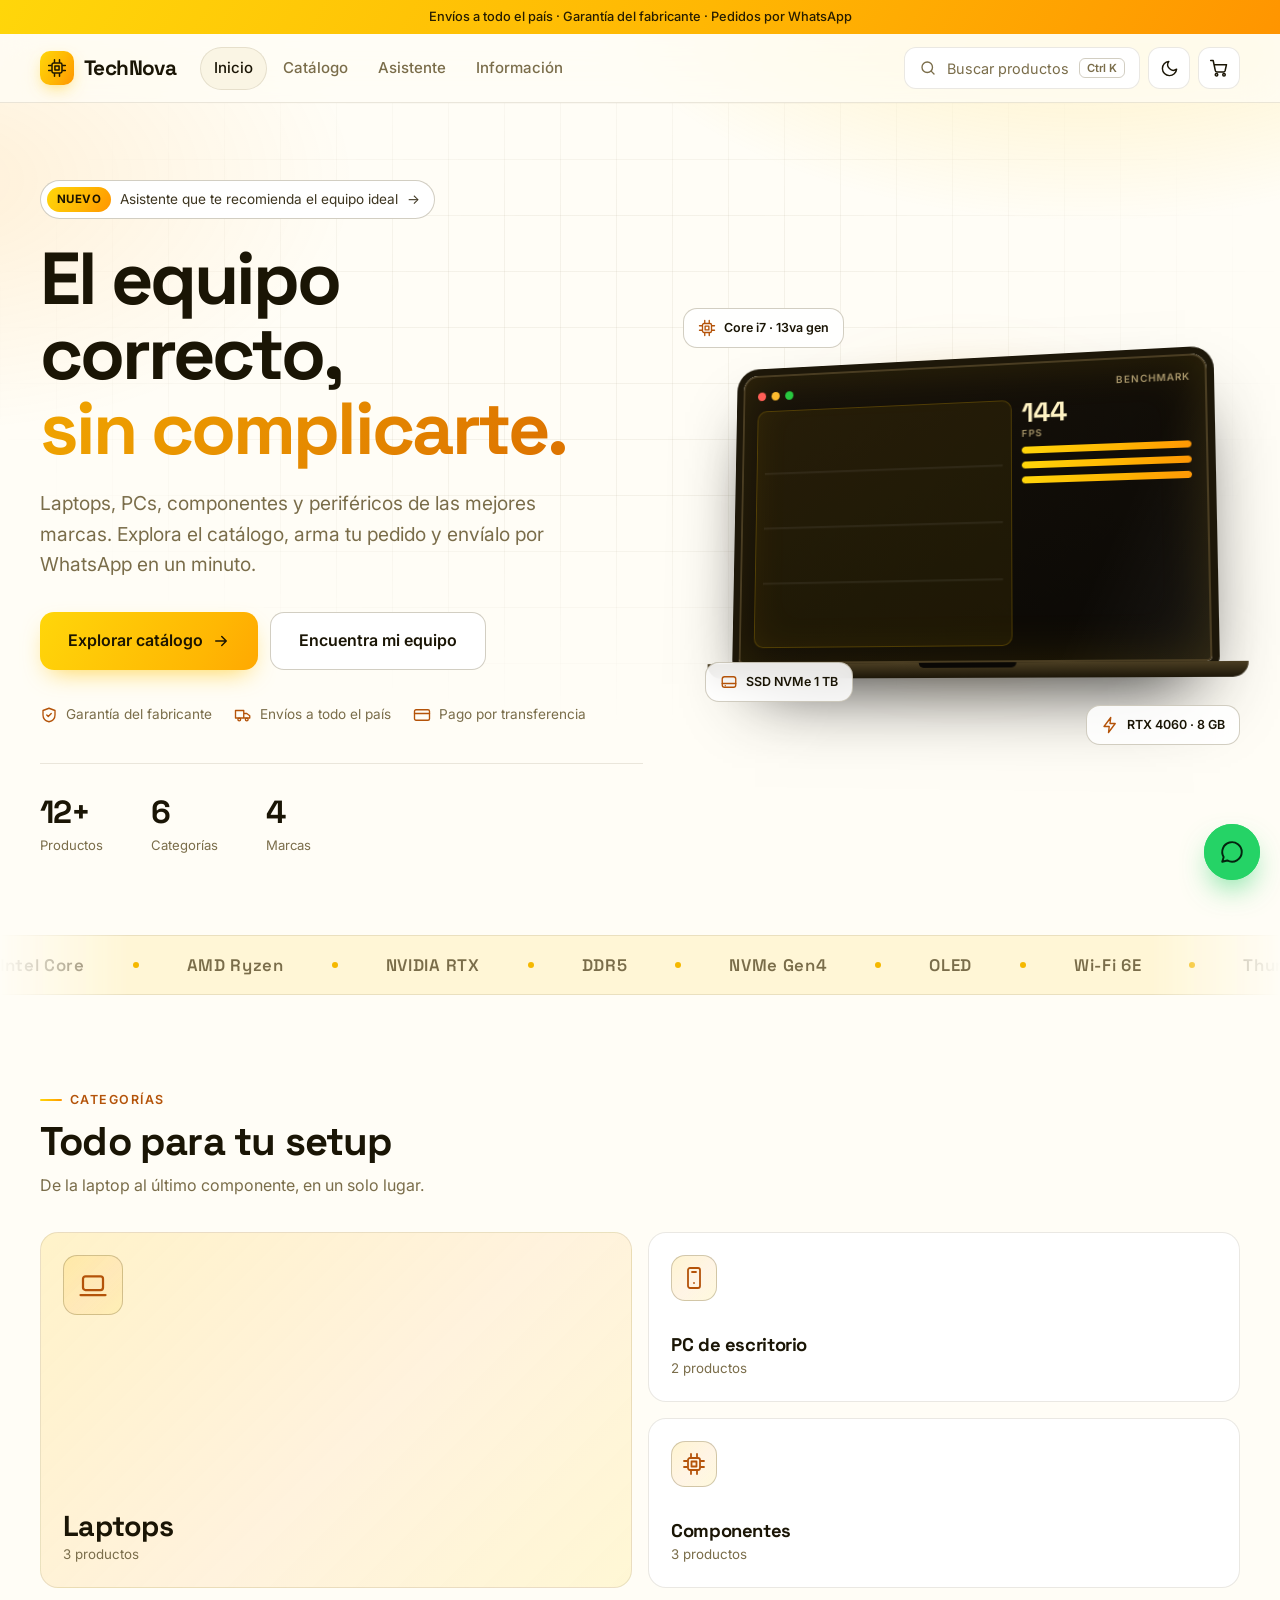
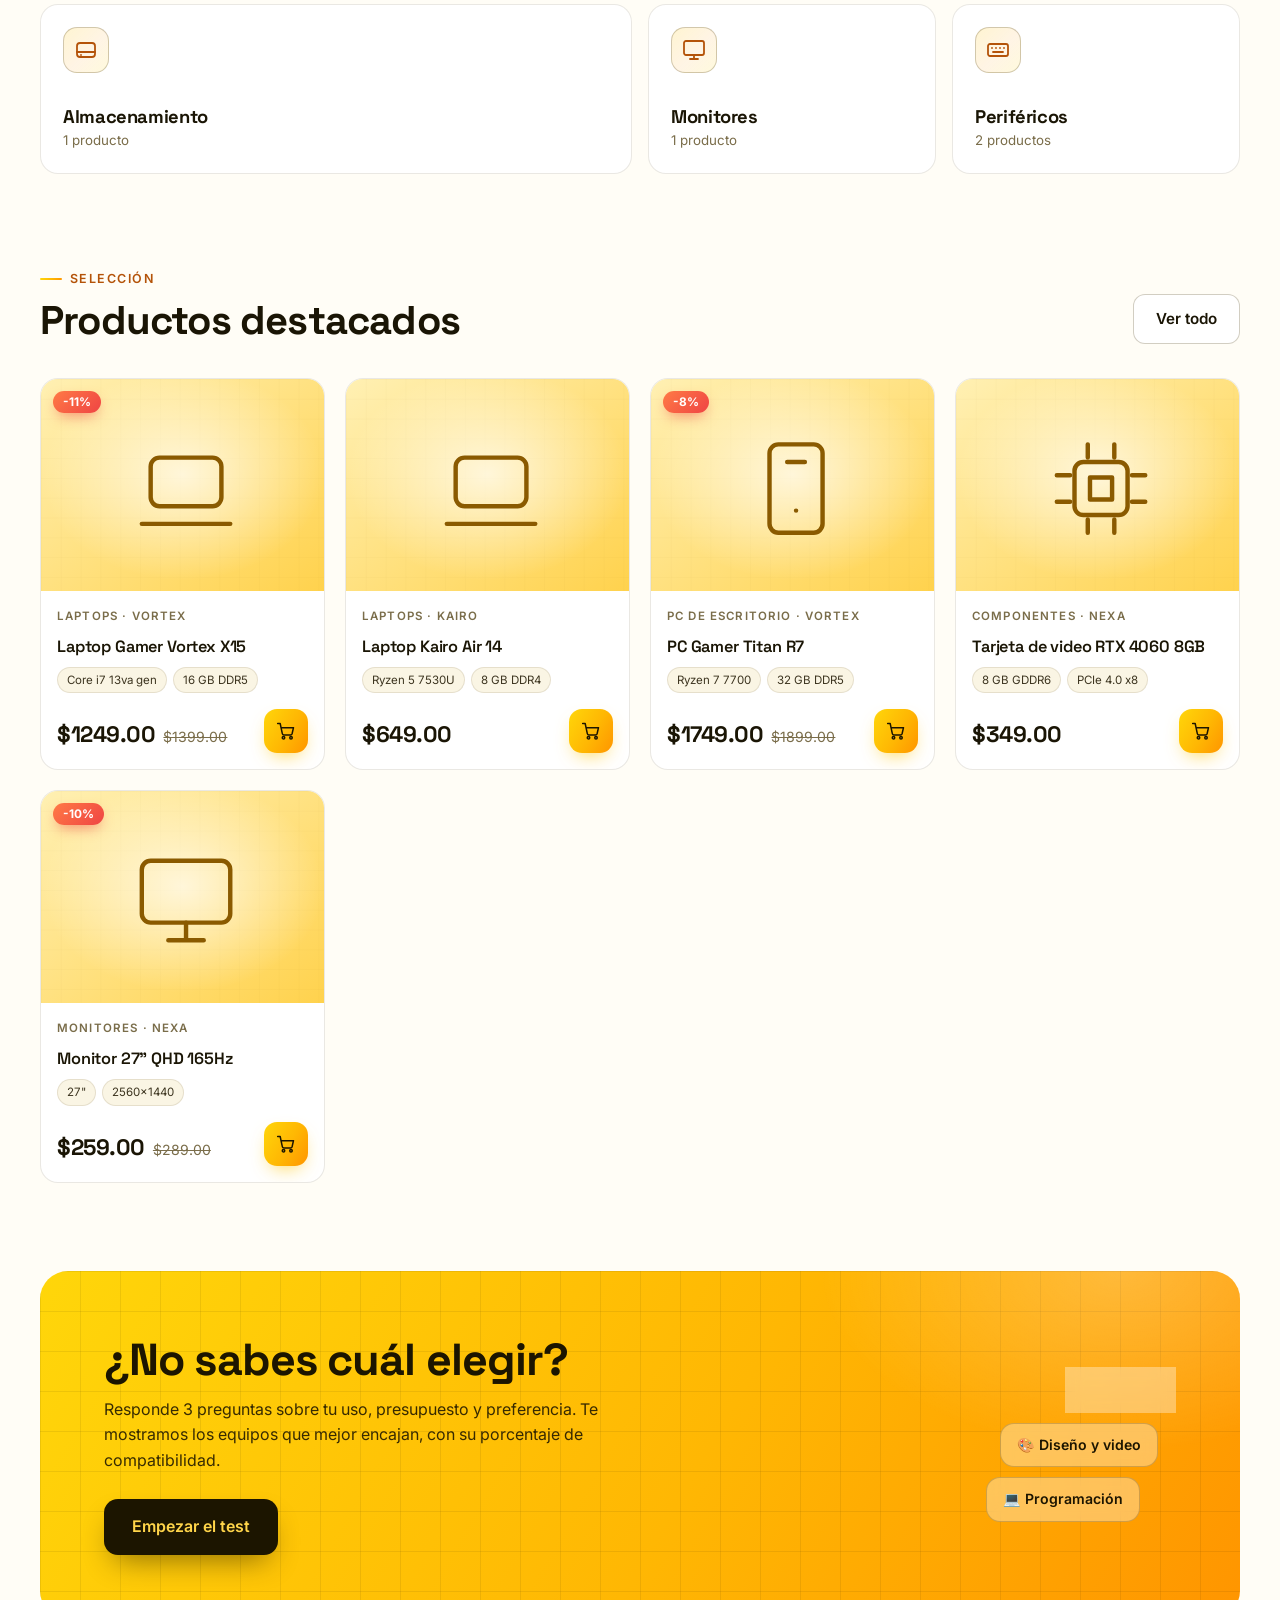
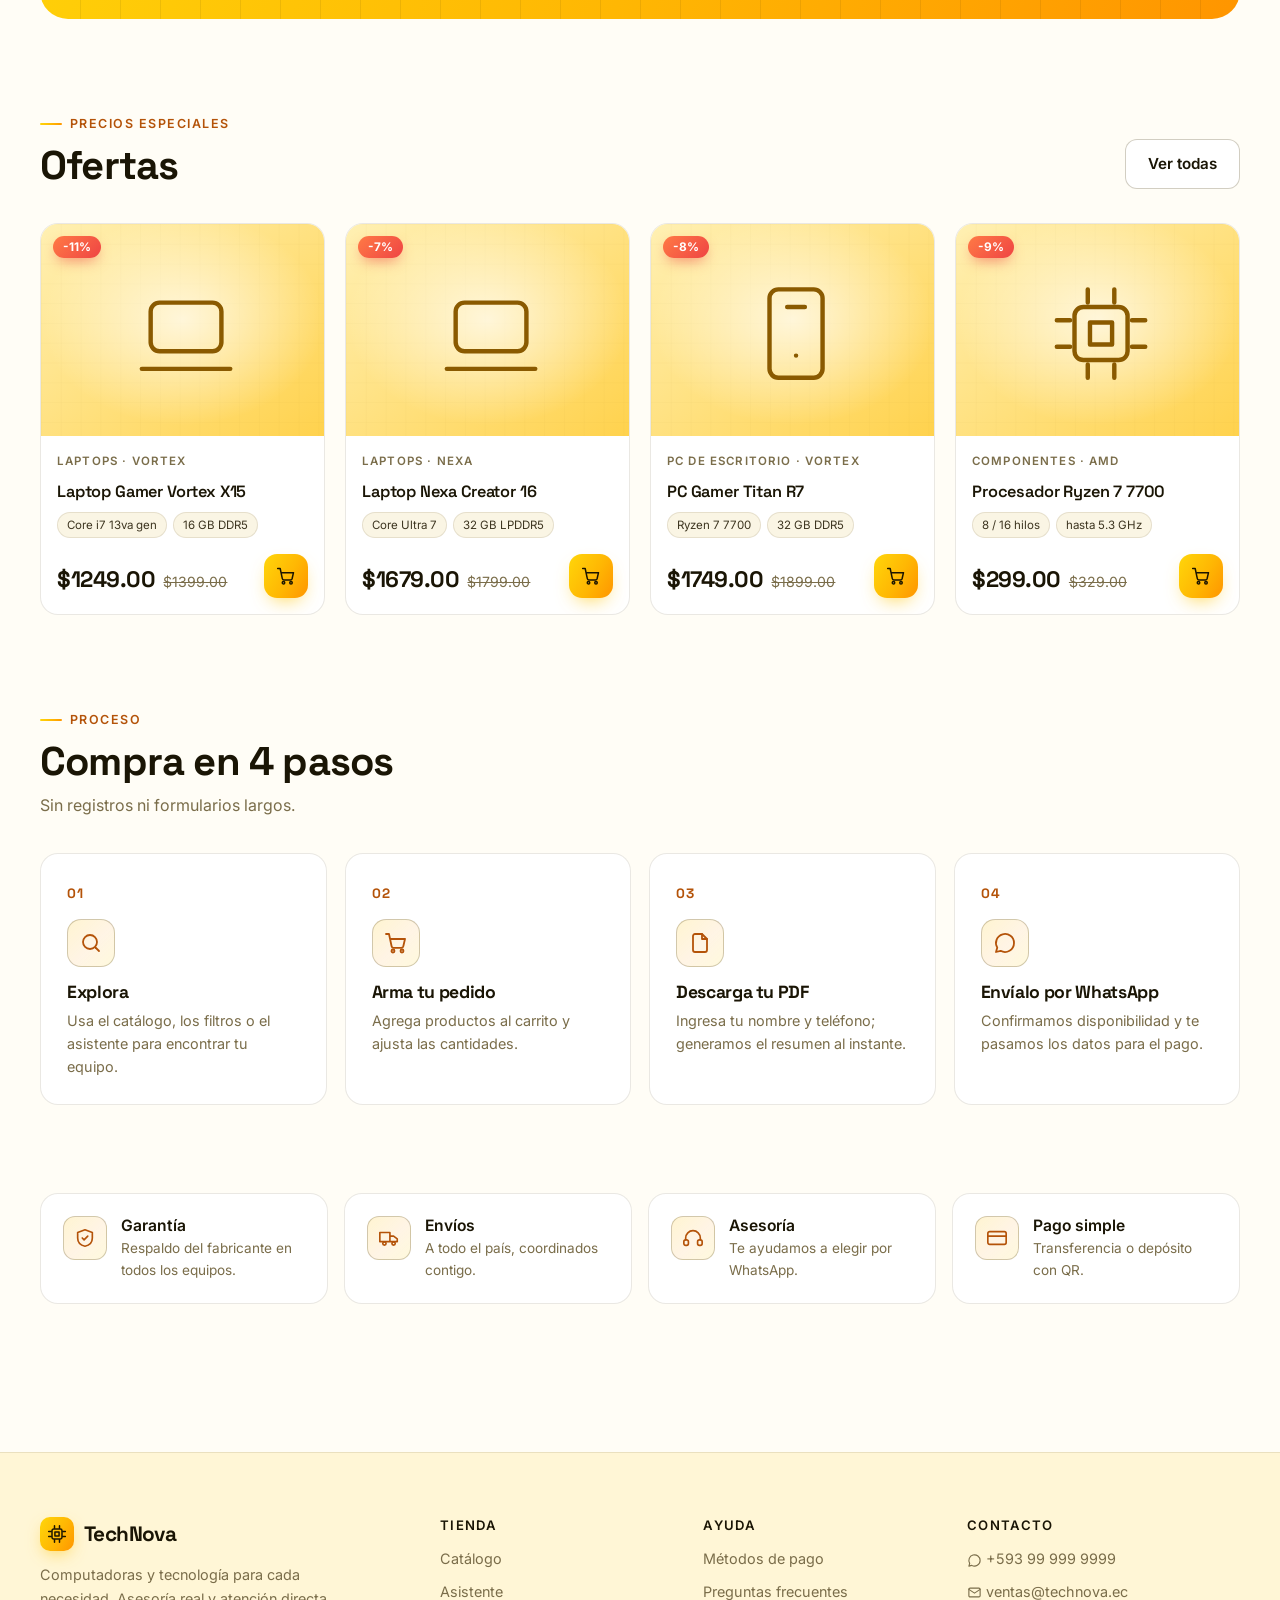
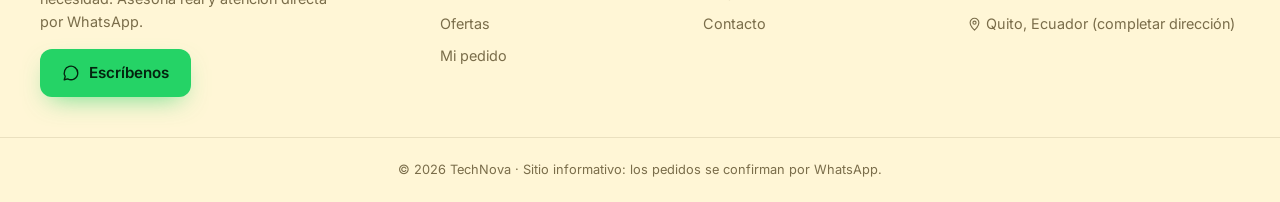
==== commit dfedb57a: "Nueva paleta: tema claro por defecto con acento amarillo y modo oscuro calido Co-Authored-By: Claude" ====
--- a/index.html
+++ b/index.html
@@ -1,15 +1,15 @@
 <!DOCTYPE html>
-<html lang="es" data-theme="dark">
+<html lang="es" data-theme="light">
 <head>
 <meta charset="UTF-8">
 <meta name="viewport" content="width=device-width, initial-scale=1">
 <title>TechNova | Laptops, PCs y componentes en Ecuador</title>
 <meta name="description" content="Catálogo de laptops, computadoras, componentes y periféricos. Encuentra tu equipo ideal con nuestro asistente y envía tu pedido por WhatsApp.">
-<meta name="theme-color" content="#05070c">
+<meta name="theme-color" content="#fffdf6">
 <link rel="preconnect" href="https://fonts.googleapis.com">
 <link rel="preconnect" href="https://fonts.gstatic.com" crossorigin>
 <link href="https://fonts.googleapis.com/css2?family=Inter:wght@400;500;600;700&family=Space+Grotesk:wght@500;600;700&display=swap" rel="stylesheet">
-<script>try{document.documentElement.dataset.theme=localStorage.getItem('tn_theme')||'dark'}catch(e){}</script>
+<script>try{document.documentElement.dataset.theme=localStorage.getItem('tn_theme')||'light'}catch(e){}</script>
 <link rel="stylesheet" href="css/styles.css">
 </head>
 <body>
@@ -43,7 +43,7 @@
             <div class="scr-body">
               <div class="scr-chart">
                 <svg viewBox="0 0 200 100" preserveAspectRatio="none">
-                  <defs><linearGradient id="lg" x1="0" x2="1"><stop offset="0" stop-color="#5b8cff"/><stop offset=".6" stop-color="#8b5cf6"/><stop offset="1" stop-color="#22d3ee"/></linearGradient></defs>
+                  <defs><linearGradient id="lg" x1="0" x2="1"><stop offset="0" stop-color="#ffd60a"/><stop offset=".6" stop-color="#ffb703"/><stop offset="1" stop-color="#ff9500"/></linearGradient></defs>
                   <path d="M0 25H200M0 50H200M0 75H200" stroke="rgba(255,255,255,.06)" stroke-width="1"/>
                   <polyline class="line" points="4,88 28,70 50,76 74,46 98,54 122,30 148,38 172,14 196,20"/>
                 </svg>
--- a/css/styles.css
+++ b/css/styles.css
@@ -6,15 +6,17 @@
 /* 1. TOKENS ------------------------------------------------ */
 :root{
   color-scheme:dark;
-  --bg:#05070c; --bg-soft:#090d15; --surface:#0e131e; --surface-2:#141b2a; --surface-3:#1b2438;
-  --line:rgba(255,255,255,.08); --line-strong:rgba(255,255,255,.18);
-  --txt:#eef2fb; --txt-2:#c4cee3; --muted:#8996b1;
-  --brand:#5b8cff; --brand-2:#22d3ee; --violet:#8b5cf6;
+  --ac-rgb:255,196,0; --ac2-rgb:255,149,0; --ac3-rgb:255,214,10;
+  --bg:#0f0d07; --bg-soft:#15120a; --surface:#1b170d; --surface-2:#241e11; --surface-3:#2f2718;
+  --line:rgba(255,232,160,.09); --line-strong:rgba(255,232,160,.2);
+  --txt:#fdf6e3; --txt-2:#e3d9bd; --muted:#a99e7e;
+  --brand:#ffc400; --brand-2:#ffd54a; --on-brand:#1c1500; --ring:#ffc400;
   --ok:#22c55e; --warn:#f5a524; --danger:#ef4444;
-  --grad:linear-gradient(120deg,#5b8cff 0%,#8b5cf6 52%,#22d3ee 100%);
-  --grad-soft:linear-gradient(135deg,rgba(91,140,255,.16),rgba(139,92,246,.1) 55%,rgba(34,211,238,.12));
+  --grad:linear-gradient(120deg,#ffd60a 0%,#ffb703 55%,#ff9500 100%);
+  --grad-text:linear-gradient(120deg,#ffd60a,#ffb703,#ff9500,#ffd60a);
+  --grad-soft:linear-gradient(135deg,rgba(255,196,0,.18),rgba(255,149,0,.1) 55%,rgba(255,214,10,.14));
   --shadow:0 18px 40px -18px rgba(0,0,0,.7);
-  --glow:0 0 0 1px rgba(91,140,255,.35),0 12px 40px -12px rgba(91,140,255,.45);
+  --glow:0 0 0 1px rgba(255,196,0,.4),0 12px 40px -12px rgba(255,196,0,.4);
   --r:18px; --r-sm:12px; --r-lg:28px;
   --font:"Inter",system-ui,-apple-system,"Segoe UI",Roboto,sans-serif;
   --font-d:"Space Grotesk","Inter",system-ui,sans-serif;
@@ -22,11 +24,13 @@
 }
 [data-theme="light"]{
   color-scheme:light;
-  --bg:#f4f6fb; --bg-soft:#eaeff8; --surface:#ffffff; --surface-2:#f0f3fa; --surface-3:#e5eaf5;
-  --line:rgba(15,23,42,.09); --line-strong:rgba(15,23,42,.2);
-  --txt:#0a1020; --txt-2:#2a3550; --muted:#5a6781;
-  --shadow:0 18px 40px -20px rgba(30,45,90,.3);
-  --glow:0 0 0 1px rgba(91,140,255,.45),0 12px 34px -14px rgba(91,140,255,.5);
+  --bg:#fffdf6; --bg-soft:#fff6d6; --surface:#ffffff; --surface-2:#faf5e4; --surface-3:#f2e9c8;
+  --line:rgba(70,50,0,.11); --line-strong:rgba(70,50,0,.24);
+  --txt:#1a1505; --txt-2:#3d3520; --muted:#7a6d4a;
+  --brand:#f5b800; --brand-2:#b45309; --ring:#d99200;
+  --grad-text:linear-gradient(120deg,#f0a500,#dd7400,#f0a500);
+  --shadow:0 18px 40px -20px rgba(120,80,0,.3);
+  --glow:0 0 0 1px rgba(230,160,0,.55),0 12px 34px -14px rgba(255,170,0,.6);
 }
 
 /* 2. BASE -------------------------------------------------- */
@@ -34,15 +38,15 @@
 html{scroll-behavior:smooth;-webkit-text-size-adjust:100%}
 body{font-family:var(--font);background:var(--bg);color:var(--txt);line-height:1.6;min-height:100vh;display:flex;flex-direction:column;-webkit-font-smoothing:antialiased;overflow-x:hidden}
 body::before{content:"";position:fixed;inset:0;z-index:-1;pointer-events:none;
-  background:radial-gradient(900px 500px at 85% -10%,rgba(91,140,255,.14),transparent 60%),radial-gradient(700px 420px at -5% 15%,rgba(139,92,246,.1),transparent 60%)}
-[data-theme="light"] body::before{background:radial-gradient(900px 500px at 85% -10%,rgba(91,140,255,.16),transparent 60%),radial-gradient(700px 420px at -5% 15%,rgba(34,211,238,.12),transparent 60%)}
+  background:radial-gradient(900px 500px at 85% -10%,rgba(var(--ac-rgb),.14),transparent 60%),radial-gradient(700px 420px at -5% 15%,rgba(var(--ac2-rgb),.09),transparent 60%)}
+[data-theme="light"] body::before{background:radial-gradient(900px 520px at 85% -10%,rgba(var(--ac-rgb),.28),transparent 60%),radial-gradient(700px 420px at -5% 20%,rgba(var(--ac2-rgb),.12),transparent 60%)}
 main{flex:1}
 a{color:inherit;text-decoration:none}
 img{max-width:100%;display:block}
 button{font-family:inherit}
 h1,h2,h3,h4{font-family:var(--font-d);line-height:1.12;letter-spacing:-.02em}
-:focus-visible{outline:2px solid var(--brand);outline-offset:3px;border-radius:6px}
-::selection{background:rgba(91,140,255,.35)}
+:focus-visible{outline:2px solid var(--ring);outline-offset:3px;border-radius:6px}
+::selection{background:rgba(var(--ac-rgb),.35)}
 .ico{flex:none;vertical-align:middle}
 [hidden]{display:none!important}
 .sr-only{position:absolute;width:1px;height:1px;overflow:hidden;clip:rect(0 0 0 0);white-space:nowrap}
@@ -57,12 +61,12 @@
 .sub{color:var(--muted);margin-top:8px;max-width:620px}
 
 /* Anuncio + header */
-.topbar{background:var(--grad);color:#fff;font-size:.8rem;font-weight:500;text-align:center;padding:7px 16px}
+.topbar{background:var(--grad);color:var(--on-brand);font-size:.8rem;font-weight:500;text-align:center;padding:7px 16px}
 .topbar span{opacity:.95}
 header.site{position:sticky;top:0;z-index:60;background:color-mix(in srgb,var(--bg) 78%,transparent);backdrop-filter:saturate(1.6) blur(16px);-webkit-backdrop-filter:saturate(1.6) blur(16px);border-bottom:1px solid var(--line)}
 .nav{display:flex;align-items:center;gap:10px;height:68px}
 .logo{display:flex;align-items:center;gap:10px;font-family:var(--font-d);font-weight:700;font-size:1.3rem;letter-spacing:-.03em;margin-right:14px}
-.logo-mark{width:34px;height:34px;border-radius:10px;background:var(--grad);display:grid;place-items:center;color:#fff;box-shadow:0 6px 18px -6px rgba(91,140,255,.8)}
+.logo-mark{width:34px;height:34px;border-radius:10px;background:var(--grad);display:grid;place-items:center;color:var(--on-brand);box-shadow:0 6px 18px -6px rgba(var(--ac-rgb),.8)}
 nav#menu{display:flex;gap:2px}
 nav#menu a{padding:9px 14px;border-radius:999px;color:var(--muted);font-weight:500;font-size:.94rem;transition:.2s}
 nav#menu a:hover{color:var(--txt);background:var(--surface-2)}
@@ -73,19 +77,19 @@
 .search-btn{display:inline-flex;align-items:center;gap:10px;height:42px;padding:0 14px;border-radius:12px;background:var(--surface);border:1px solid var(--line);color:var(--muted);cursor:pointer;font-size:.9rem;min-width:220px;transition:.2s}
 .search-btn:hover{border-color:var(--line-strong);color:var(--txt)}
 .search-btn kbd{margin-left:auto;font:600 .7rem var(--font);padding:2px 7px;border-radius:6px;border:1px solid var(--line-strong);color:var(--muted)}
-.count{position:absolute;top:-6px;right:-6px;background:var(--grad);color:#fff;font:700 .7rem var(--font);min-width:20px;height:20px;padding:0 5px;border-radius:999px;display:grid;place-items:center;box-shadow:0 4px 10px -2px rgba(91,140,255,.7)}
+.count{position:absolute;top:-6px;right:-6px;background:var(--grad);color:var(--on-brand);font:700 .7rem var(--font);min-width:20px;height:20px;padding:0 5px;border-radius:999px;display:grid;place-items:center;box-shadow:0 4px 10px -2px rgba(var(--ac-rgb),.7)}
 .count.bump,.icon-btn.bump{animation:bump .45s var(--ease)}
 .burger{display:none}
 @keyframes bump{0%{scale:1}40%{scale:1.3}100%{scale:1}}
 
 /* Botones */
-.btn{display:inline-flex;align-items:center;justify-content:center;gap:9px;background:var(--grad);background-size:140% 100%;color:#fff;border:0;border-radius:12px;padding:12px 22px;font-weight:600;font-size:.95rem;cursor:pointer;text-align:center;transition:.25s var(--ease);box-shadow:0 10px 26px -10px rgba(91,140,255,.75);position:relative}
-.btn:hover{background-position:100% 0;translate:0 -2px;box-shadow:0 16px 30px -10px rgba(91,140,255,.85)}
+.btn{display:inline-flex;align-items:center;justify-content:center;gap:9px;background:var(--grad);background-size:140% 100%;color:var(--on-brand);border:0;border-radius:12px;padding:12px 22px;font-weight:600;font-size:.95rem;cursor:pointer;text-align:center;transition:.25s var(--ease);box-shadow:0 10px 26px -10px rgba(var(--ac-rgb),.75);position:relative}
+.btn:hover{background-position:100% 0;translate:0 -2px;box-shadow:0 16px 30px -10px rgba(var(--ac-rgb),.85)}
 .btn:active{translate:0 0}
 .btn-block{display:flex;width:100%}
 .btn-lg{padding:15px 28px;font-size:1rem;border-radius:14px}
 .btn-ghost{background:var(--surface);color:var(--txt);border:1px solid var(--line-strong);box-shadow:none}
-.btn-ghost:hover{background:var(--surface-2);box-shadow:none;border-color:var(--brand)}
+.btn-ghost:hover{background:var(--surface-2);box-shadow:none;border-color:var(--brand-2)}
 .btn-wa{background:#25d366;color:#04230f;box-shadow:0 10px 26px -10px rgba(37,211,102,.7)}
 .btn-wa:hover{box-shadow:0 16px 30px -10px rgba(37,211,102,.8)}
 .btn[disabled]{opacity:.5;cursor:not-allowed}
@@ -94,25 +98,25 @@
 /* Tarjeta de producto */
 .grid{display:grid;grid-template-columns:repeat(auto-fill,minmax(250px,1fr));gap:20px}
 .card{--mx:50%;--my:50%;position:relative;background:var(--surface);border:1px solid var(--line);border-radius:var(--r);overflow:hidden;display:flex;flex-direction:column;transition:border-color .25s,box-shadow .3s,translate .3s var(--ease);transform-style:preserve-3d}
-.card::before{content:"";position:absolute;inset:0;z-index:2;pointer-events:none;opacity:0;transition:opacity .3s;background:radial-gradient(380px circle at var(--mx) var(--my),rgba(91,140,255,.16),transparent 55%)}
-.card:hover{border-color:rgba(91,140,255,.5);box-shadow:var(--glow);translate:0 -5px}
+.card::before{content:"";position:absolute;inset:0;z-index:2;pointer-events:none;opacity:0;transition:opacity .3s;background:radial-gradient(380px circle at var(--mx) var(--my),rgba(var(--ac-rgb),.16),transparent 55%)}
+.card:hover{border-color:rgba(var(--ac-rgb),.5);box-shadow:var(--glow);translate:0 -5px}
 .card:hover::before{opacity:1}
 .card-img{position:relative;aspect-ratio:4/3;background:var(--surface-2);display:block;overflow:hidden}
 .card-img img{width:100%;height:100%;object-fit:cover;transition:transform .6s var(--ease)}
 .card:hover .card-img img{transform:scale(1.07)}
 .badge{position:absolute;top:12px;left:12px;z-index:3;background:linear-gradient(135deg,#ff7a45,#ef4444);color:#fff;font:700 .74rem var(--font);padding:4px 10px;border-radius:999px;box-shadow:0 6px 14px -4px rgba(239,68,68,.6)}
-.match{position:absolute;top:12px;right:12px;z-index:3;background:rgba(5,7,12,.78);backdrop-filter:blur(8px);color:#fff;font:700 .74rem var(--font);padding:5px 11px;border-radius:999px;border:1px solid rgba(34,211,238,.5);display:flex;gap:6px;align-items:center}
+.match{position:absolute;top:12px;right:12px;z-index:3;background:rgba(24,18,4,.82);backdrop-filter:blur(8px);color:#fff;font:700 .74rem var(--font);padding:5px 11px;border-radius:999px;border:1px solid rgba(var(--ac3-rgb),.5);display:flex;gap:6px;align-items:center}
 .match i{width:7px;height:7px;border-radius:50%;background:var(--brand-2);box-shadow:0 0 10px var(--brand-2)}
 .card-body{padding:16px;display:flex;flex-direction:column;gap:10px;flex:1}
 .card-cat{color:var(--muted);font-size:.72rem;font-weight:600;text-transform:uppercase;letter-spacing:.1em}
 .card h3{font-size:1.02rem;font-weight:600;letter-spacing:-.01em;line-height:1.3}
-.card h3 a:hover{color:var(--brand)}
+.card h3 a:hover{color:var(--brand-2)}
 .chips{display:flex;flex-wrap:wrap;gap:6px;list-style:none}
 .chips li{font-size:.72rem;color:var(--txt-2);background:var(--surface-2);border:1px solid var(--line);padding:3px 9px;border-radius:999px}
 .card-foot{display:flex;align-items:flex-end;justify-content:space-between;gap:10px;margin-top:auto;padding-top:6px}
 .price strong{font-family:var(--font-d);font-size:1.4rem;letter-spacing:-.02em}
 .price s{color:var(--muted);margin-left:8px;font-size:.88rem}
-.add{width:44px;height:44px;border-radius:13px;border:0;background:var(--grad);color:#fff;display:grid;place-items:center;cursor:pointer;transition:.25s var(--ease);box-shadow:0 8px 20px -8px rgba(91,140,255,.8)}
+.add{width:44px;height:44px;border-radius:13px;border:0;background:var(--grad);color:var(--on-brand);display:grid;place-items:center;cursor:pointer;transition:.25s var(--ease);box-shadow:0 8px 20px -8px rgba(var(--ac-rgb),.8)}
 .add:hover{rotate:-8deg;scale:1.1}
 
 /* Skeleton */
@@ -175,9 +179,9 @@
 /* Formularios */
 input,select,textarea{width:100%;background:var(--surface-2);border:1px solid var(--line);color:var(--txt);border-radius:var(--r-sm);padding:12px 14px;font-size:.95rem;font-family:inherit;transition:.2s}
 input:hover,select:hover,textarea:hover{border-color:var(--line-strong)}
-input:focus,select:focus,textarea:focus{outline:none;border-color:var(--brand);box-shadow:0 0 0 4px rgba(91,140,255,.18)}
-input[type=range]{padding:0;height:6px;accent-color:var(--brand);background:transparent;border:0;box-shadow:none}
-input[type=checkbox]{width:18px;height:18px;accent-color:var(--brand);padding:0}
+input:focus,select:focus,textarea:focus{outline:none;border-color:var(--brand-2);box-shadow:0 0 0 4px rgba(var(--ac-rgb),.18)}
+input[type=range]{padding:0;height:6px;accent-color:var(--brand-2);background:transparent;border:0;box-shadow:none}
+input[type=checkbox]{width:18px;height:18px;accent-color:var(--brand-2);padding:0}
 label{font-size:.82rem;color:var(--muted);font-weight:500}
 .field{margin-bottom:14px}
 .field label{display:block;margin-bottom:6px}
@@ -198,10 +202,10 @@
   mask-image:radial-gradient(ellipse 70% 60% at 50% 30%,#000 30%,transparent 75%);-webkit-mask-image:radial-gradient(ellipse 70% 60% at 50% 30%,#000 30%,transparent 75%)}
 .hero-grid{display:grid;grid-template-columns:1.05fr .95fr;gap:clamp(24px,4vw,56px);align-items:center}
 .pill{display:inline-flex;align-items:center;gap:9px;padding:6px 14px 6px 6px;border-radius:999px;background:var(--surface);border:1px solid var(--line-strong);font-size:.85rem;color:var(--txt-2);margin-bottom:22px;transition:.2s}
-.pill:hover{border-color:var(--brand)}
-.pill b{background:var(--grad);color:#fff;border-radius:999px;padding:3px 10px;font-size:.72rem;letter-spacing:.04em}
+.pill:hover{border-color:var(--brand-2)}
+.pill b{background:var(--grad);color:var(--on-brand);border-radius:999px;padding:3px 10px;font-size:.72rem;letter-spacing:.04em}
 .hero h1{font-size:clamp(2.5rem,6vw,4.6rem);font-weight:700;letter-spacing:-.04em;line-height:1.02}
-.grad-text{background:var(--grad);background-size:200% auto;-webkit-background-clip:text;background-clip:text;color:transparent;animation:gradmove 6s linear infinite}
+.grad-text{background:var(--grad-text);background-size:200% auto;-webkit-background-clip:text;background-clip:text;color:transparent;animation:gradmove 6s linear infinite}
 @keyframes gradmove{to{background-position:200% center}}
 .hero p.lead{color:var(--muted);font-size:clamp(1rem,1.5vw,1.2rem);max-width:540px;margin:22px 0 32px}
 .acts{display:flex;gap:12px;flex-wrap:wrap}
@@ -214,31 +218,31 @@
 
 /* Dispositivo animado */
 .device{position:relative;aspect-ratio:1/.88;display:grid;place-items:center;perspective:1500px}
-.device-glow{position:absolute;inset:10% 4%;background:radial-gradient(closest-side,rgba(91,140,255,.6),rgba(139,92,246,.25) 55%,transparent 75%);filter:blur(36px);animation:pulse 5s ease-in-out infinite}
+.device-glow{position:absolute;inset:10% 4%;background:radial-gradient(closest-side,rgba(var(--ac-rgb),.6),rgba(var(--ac2-rgb),.25) 55%,transparent 75%);filter:blur(36px);animation:pulse 5s ease-in-out infinite}
 @keyframes pulse{50%{opacity:.55;scale:1.06}}
 .laptop{position:relative;width:88%;transform-style:preserve-3d;transform:rotateX(var(--rx,7deg)) rotateY(var(--ry,-13deg));transition:transform .25s ease-out;animation:floaty 7s ease-in-out infinite}
 @keyframes floaty{50%{translate:0 -12px}}
-.screen{aspect-ratio:16/10;background:linear-gradient(160deg,#0c1224,#070b16);border:2px solid #2b3858;border-radius:16px 16px 5px 5px;padding:14px;display:grid;grid-template-rows:auto 1fr;gap:10px;box-shadow:0 0 0 7px #0f1628,0 40px 70px -20px rgba(0,0,0,.85),inset 0 0 50px rgba(91,140,255,.12);overflow:hidden;position:relative}
+.screen{aspect-ratio:16/10;background:linear-gradient(160deg,#17120a,#0a0805);border:2px solid #4a3d22;border-radius:16px 16px 5px 5px;padding:14px;display:grid;grid-template-rows:auto 1fr;gap:10px;box-shadow:0 0 0 7px #1d1709,0 40px 70px -20px rgba(0,0,0,.85),inset 0 0 50px rgba(var(--ac-rgb),.12);overflow:hidden;position:relative}
 .screen::after{content:"";position:absolute;inset:0;background:linear-gradient(115deg,transparent 35%,rgba(255,255,255,.07) 48%,transparent 60%);background-size:250% 100%;animation:sheen 5s infinite}
 @keyframes sheen{from{background-position:130% 0}to{background-position:-70% 0}}
 .scr-top{display:flex;gap:6px;align-items:center}
 .scr-top i{width:9px;height:9px;border-radius:50%;background:#ff5f57}
 .scr-top i:nth-child(2){background:#febc2e}.scr-top i:nth-child(3){background:#28c840}
-.scr-top em{margin-left:auto;font:600 .62rem var(--font);color:#6f7fa8;letter-spacing:.1em;font-style:normal}
+.scr-top em{margin-left:auto;font:600 .62rem var(--font);color:#a8966a;letter-spacing:.1em;font-style:normal}
 .scr-body{display:grid;grid-template-columns:1.6fr 1fr;gap:10px;min-height:0}
-.scr-chart{background:rgba(91,140,255,.07);border:1px solid rgba(91,140,255,.2);border-radius:10px;padding:8px;position:relative}
+.scr-chart{background:rgba(var(--ac-rgb),.07);border:1px solid rgba(var(--ac-rgb),.2);border-radius:10px;padding:8px;position:relative}
 .scr-chart svg{width:100%;height:100%}
 .scr-chart .line{fill:none;stroke:url(#lg);stroke-width:3;stroke-linecap:round;stroke-dasharray:420;stroke-dashoffset:420;animation:draw 3.2s var(--ease) infinite alternate}
 @keyframes draw{to{stroke-dashoffset:0}}
 .scr-side{display:grid;gap:8px;align-content:start}
-.scr-fps{font:700 1.7rem var(--font-d);color:#fff;line-height:1}
-.scr-fps small{display:block;font:600 .6rem var(--font);color:#6f7fa8;letter-spacing:.12em;margin-top:2px}
+.scr-fps{font:700 1.7rem var(--font-d);color:#fff3c4;line-height:1}
+.scr-fps small{display:block;font:600 .6rem var(--font);color:#a8966a;letter-spacing:.12em;margin-top:2px}
 .bar{height:7px;border-radius:6px;background:rgba(255,255,255,.08);overflow:hidden}
 .bar i{display:block;height:100%;border-radius:6px;background:var(--grad);animation:grow 2.8s var(--ease) infinite alternate}
 .bar:nth-of-type(2) i{animation-delay:.4s}.bar:nth-of-type(3) i{animation-delay:.8s}
 @keyframes grow{from{width:18%}to{width:var(--w)}}
-.lap-base{height:15px;margin:0 -7%;background:linear-gradient(#2b3858,#141b2e);border-radius:0 0 22px 22px;position:relative;box-shadow:0 30px 40px -15px rgba(0,0,0,.7)}
-.lap-base::after{content:"";position:absolute;left:50%;top:0;translate:-50% 0;width:18%;height:5px;background:#0a0f1c;border-radius:0 0 8px 8px}
+.lap-base{height:15px;margin:0 -7%;background:linear-gradient(#4a3d22,#1d1709);border-radius:0 0 22px 22px;position:relative;box-shadow:0 30px 40px -15px rgba(0,0,0,.7)}
+.lap-base::after{content:"";position:absolute;left:50%;top:0;translate:-50% 0;width:18%;height:5px;background:#0a0805;border-radius:0 0 8px 8px}
 .chip-f{position:absolute;display:flex;align-items:center;gap:8px;background:color-mix(in srgb,var(--surface) 88%,transparent);backdrop-filter:blur(12px);border:1px solid var(--line-strong);padding:9px 14px;border-radius:14px;font-size:.78rem;font-weight:600;box-shadow:var(--shadow);animation:floaty 6s ease-in-out infinite;white-space:nowrap}
 .chip-f .ico{color:var(--brand-2)}
 .chip-f.c1{top:6%;left:-2%;animation-delay:-1s}
@@ -256,14 +260,14 @@
 /* Bento categorías */
 .bento{display:grid;grid-template-columns:repeat(4,1fr);grid-auto-rows:170px;gap:16px}
 .tile{--mx:50%;--my:50%;position:relative;border-radius:var(--r);background:var(--surface);border:1px solid var(--line);padding:22px;display:flex;flex-direction:column;justify-content:space-between;overflow:hidden;transition:.3s var(--ease)}
-.tile::before{content:"";position:absolute;inset:0;opacity:0;transition:.3s;background:radial-gradient(320px circle at var(--mx) var(--my),rgba(91,140,255,.22),transparent 60%)}
-.tile:hover{border-color:rgba(91,140,255,.55);translate:0 -4px;box-shadow:var(--glow)}
+.tile::before{content:"";position:absolute;inset:0;opacity:0;transition:.3s;background:radial-gradient(320px circle at var(--mx) var(--my),rgba(var(--ac-rgb),.22),transparent 60%)}
+.tile:hover{border-color:rgba(var(--ac-rgb),.55);translate:0 -4px;box-shadow:var(--glow)}
 .tile:hover::before{opacity:1}
 .tile .ti{width:46px;height:46px;border-radius:14px;background:var(--grad-soft);border:1px solid var(--line-strong);display:grid;place-items:center;color:var(--brand-2);position:relative}
 .tile h3{font-size:1.15rem;position:relative}
 .tile small{color:var(--muted);position:relative;display:block;margin-top:2px}
 .tile .go{position:absolute;right:20px;top:22px;color:var(--muted);transition:.3s;opacity:0}
-.tile:hover .go{opacity:1;translate:4px 0;color:var(--brand)}
+.tile:hover .go{opacity:1;translate:4px 0;color:var(--brand-2)}
 .tile.big{grid-column:span 2;grid-row:span 2;background:var(--grad-soft)}
 .tile.big .ti{width:60px;height:60px}
 .tile.big h3{font-size:1.8rem}
@@ -272,20 +276,20 @@
 /* Pasos */
 .steps{display:grid;grid-template-columns:repeat(4,1fr);gap:18px;counter-reset:s}
 .step{position:relative;padding:26px;border-radius:var(--r);background:var(--surface);border:1px solid var(--line)}
-.step::before{counter-increment:s;content:"0" counter(s);font:700 .85rem var(--font-d);color:var(--brand);letter-spacing:.1em}
+.step::before{counter-increment:s;content:"0" counter(s);font:700 .85rem var(--font-d);color:var(--brand-2);letter-spacing:.1em}
 .step .ti{width:48px;height:48px;border-radius:14px;background:var(--grad-soft);border:1px solid var(--line-strong);display:grid;place-items:center;color:var(--brand-2);margin:14px 0 16px}
 .step h3{font-size:1.1rem;margin-bottom:6px}
 .step p{color:var(--muted);font-size:.9rem}
 
 /* Banner asistente */
-.cta{position:relative;border-radius:var(--r-lg);padding:clamp(32px,5vw,64px);overflow:hidden;background:linear-gradient(120deg,#1d3fbb,#6d3fe0 55%,#0891b2);color:#fff;display:grid;grid-template-columns:1.3fr .7fr;gap:30px;align-items:center}
-.cta::before{content:"";position:absolute;inset:0;background:radial-gradient(500px 300px at 90% 0,rgba(255,255,255,.22),transparent 60%),linear-gradient(rgba(255,255,255,.06) 1px,transparent 1px),linear-gradient(90deg,rgba(255,255,255,.06) 1px,transparent 1px);background-size:auto,40px 40px,40px 40px}
+.cta{position:relative;border-radius:var(--r-lg);padding:clamp(32px,5vw,64px);overflow:hidden;background:linear-gradient(120deg,#ffd60a,#ffb703 55%,#ff9500);color:#1c1500;display:grid;grid-template-columns:1.3fr .7fr;gap:30px;align-items:center}
+.cta::before{content:"";position:absolute;inset:0;background:radial-gradient(500px 300px at 90% 0,rgba(255,255,255,.22),transparent 60%),linear-gradient(rgba(0,0,0,.07) 1px,transparent 1px),linear-gradient(90deg,rgba(0,0,0,.07) 1px,transparent 1px);background-size:auto,40px 40px,40px 40px}
 .cta>*{position:relative}
 .cta h2{font-size:clamp(1.8rem,3.6vw,2.8rem);margin-bottom:12px}
 .cta p{opacity:.88;max-width:520px;margin-bottom:26px}
-.cta .btn{background:#fff;color:#1b2a6b;box-shadow:0 14px 30px -10px rgba(0,0,0,.5)}
+.cta .btn{background:#1c1500;color:#ffd54a;box-shadow:0 14px 30px -10px rgba(0,0,0,.45)}
 .cta-art{display:grid;gap:10px;justify-items:end}
-.cta-art span{background:rgba(255,255,255,.14);border:1px solid rgba(255,255,255,.3);backdrop-filter:blur(8px);padding:10px 16px;border-radius:14px;font-size:.88rem;font-weight:600}
+.cta-art span{background:rgba(255,255,255,.35);border:1px solid rgba(28,21,0,.2);backdrop-filter:blur(8px);padding:10px 16px;border-radius:14px;font-size:.88rem;font-weight:600}
 .cta-art span:nth-child(2){translate:-18px 0}.cta-art span:nth-child(3){translate:-36px 0}
 
 /* Beneficios */
@@ -336,13 +340,13 @@
 
 /* Asistente */
 .quiz{max-width:780px;margin:0 auto;background:var(--surface);border:1px solid var(--line);border-radius:var(--r-lg);padding:clamp(24px,4vw,44px);box-shadow:var(--shadow);position:relative;overflow:hidden}
-.quiz::before{content:"";position:absolute;top:-120px;right:-120px;width:300px;height:300px;background:radial-gradient(closest-side,rgba(91,140,255,.22),transparent);pointer-events:none}
+.quiz::before{content:"";position:absolute;top:-120px;right:-120px;width:300px;height:300px;background:radial-gradient(closest-side,rgba(var(--ac-rgb),.22),transparent);pointer-events:none}
 .progress{height:6px;background:var(--surface-3);border-radius:99px;overflow:hidden;margin-bottom:26px}
 .progress div{height:100%;background:var(--grad);border-radius:99px;transition:width .5s var(--ease)}
 .quiz h2{font-size:clamp(1.5rem,3vw,2.1rem);margin:8px 0 22px}
 .opts{display:grid;grid-template-columns:repeat(2,1fr);gap:12px}
 .opt{display:flex;align-items:center;gap:14px;background:var(--surface-2);border:1px solid var(--line);color:var(--txt);border-radius:16px;padding:18px;text-align:left;cursor:pointer;font-size:.98rem;font-weight:500;transition:.25s var(--ease)}
-.opt:hover{border-color:var(--brand);background:var(--surface-3);translate:0 -3px;box-shadow:var(--glow)}
+.opt:hover{border-color:var(--brand-2);background:var(--surface-3);translate:0 -3px;box-shadow:var(--glow)}
 .opt .em{width:46px;height:46px;border-radius:14px;background:var(--grad-soft);border:1px solid var(--line-strong);display:grid;place-items:center;font-size:1.4rem;flex:none}
 .opt small{display:block;color:var(--muted);font-weight:400;font-size:.8rem}
 .step-anim{animation:slidein .45s var(--ease)}
@@ -352,14 +356,14 @@
 .stepper{display:flex;gap:10px;align-items:center;margin:18px 0 28px;flex-wrap:wrap}
 .stepper div{display:flex;align-items:center;gap:10px;font-size:.88rem;color:var(--muted);font-weight:500}
 .stepper b{width:28px;height:28px;border-radius:50%;display:grid;place-items:center;background:var(--surface-3);font-size:.8rem}
-.stepper .on{color:var(--txt)}.stepper .on b{background:var(--grad);color:#fff}
+.stepper .on{color:var(--txt)}.stepper .on b{background:var(--grad);color:var(--on-brand)}
 .stepper hr{width:34px;border:0;border-top:1px dashed var(--line-strong)}
 .cart-layout{display:grid;grid-template-columns:1fr 390px;gap:24px;align-items:start}
 .item{display:grid;grid-template-columns:96px 1fr auto;gap:16px;align-items:center;padding:16px 0;border-bottom:1px solid var(--line)}
 .item:last-child{border:0}
 .item img{width:96px;height:72px;object-fit:cover;border-radius:12px;background:var(--surface-2)}
 .item h4{font:600 .98rem var(--font);letter-spacing:0;margin-bottom:4px}
-.item h4 a:hover{color:var(--brand)}
+.item h4 a:hover{color:var(--brand-2)}
 .item .rm{background:none;border:0;color:var(--muted);cursor:pointer;font-size:.82rem;margin-top:6px;display:inline-flex;align-items:center;gap:5px}
 .item .rm:hover{color:var(--danger)}
 .sum-row{display:flex;justify-content:space-between;padding:7px 0;color:var(--txt-2)}
@@ -374,13 +378,13 @@
 .info-box .ti{width:42px;height:42px;border-radius:12px;background:var(--grad-soft);border:1px solid var(--line-strong);display:grid;place-items:center;color:var(--brand-2);margin-bottom:14px}
 .info-box h3{font:500 .82rem var(--font);color:var(--muted);text-transform:uppercase;letter-spacing:.08em;margin-bottom:6px}
 .info-box p{font-size:1.02rem;word-break:break-word;font-weight:500}
-.info-box a:hover{color:var(--brand)}
+.info-box a:hover{color:var(--brand-2)}
 .banks{display:grid;grid-template-columns:repeat(auto-fit,minmax(310px,1fr));gap:22px}
-.bank{--ac:#5b8cff;position:relative;border-radius:22px;padding:24px;display:grid;gap:18px;overflow:hidden;color:#fff;background:linear-gradient(145deg,#141b2e,#0a0f1c);border:1px solid rgba(255,255,255,.1);box-shadow:0 24px 50px -24px rgba(0,0,0,.8);transition:.3s var(--ease)}
+.bank{--ac:#ffc400;position:relative;border-radius:22px;padding:24px;display:grid;gap:18px;overflow:hidden;color:#fff;background:linear-gradient(145deg,#2a2212,#100c05);border:1px solid rgba(255,255,255,.1);box-shadow:0 24px 50px -24px rgba(0,0,0,.8);transition:.3s var(--ease)}
 .bank::before{content:"";position:absolute;width:260px;height:260px;right:-90px;top:-90px;border-radius:50%;background:radial-gradient(closest-side,var(--ac),transparent 70%);opacity:.5}
 .bank::after{content:"";position:absolute;left:0;top:0;bottom:0;width:4px;background:var(--ac)}
 .bank:hover{translate:0 -6px;box-shadow:0 30px 60px -22px var(--ac)}
-.bank[data-bank=pichincha]{--ac:#ffc400}
+.bank[data-bank=pichincha]{--ac:#ffd60a}
 .bank[data-bank=guayaquil]{--ac:#e6007e}
 .bank[data-bank=produbanco]{--ac:#10b981}
 .bank>*{position:relative}
@@ -399,12 +403,12 @@
 .qr img{width:100%;height:100%;object-fit:contain}
 .pay-steps{display:grid;grid-template-columns:repeat(3,1fr);gap:14px;margin-bottom:28px}
 .pay-steps div{padding:16px 18px;border-radius:14px;background:var(--surface);border:1px solid var(--line);font-size:.9rem;color:var(--txt-2);display:flex;gap:12px;align-items:center}
-.pay-steps b{width:30px;height:30px;border-radius:50%;background:var(--grad);color:#fff;display:grid;place-items:center;font-size:.85rem;flex:none}
+.pay-steps b{width:30px;height:30px;border-radius:50%;background:var(--grad);color:var(--on-brand);display:grid;place-items:center;font-size:.85rem;flex:none}
 details{background:var(--surface);border:1px solid var(--line);border-radius:14px;padding:0 20px;margin-bottom:10px;transition:.2s}
-details[open]{border-color:rgba(91,140,255,.4)}
+details[open]{border-color:rgba(var(--ac-rgb),.4)}
 summary{cursor:pointer;font-weight:600;padding:18px 0;list-style:none;display:flex;justify-content:space-between;align-items:center;gap:12px}
 summary::-webkit-details-marker{display:none}
-summary::after{content:"+";font-size:1.4rem;color:var(--brand);transition:.25s}
+summary::after{content:"+";font-size:1.4rem;color:var(--brand-2);transition:.25s}
 details[open] summary::after{rotate:45deg}
 details p{color:var(--muted);padding-bottom:18px}
 iframe.map{width:100%;height:340px;border:0;border-radius:var(--r);margin-top:20px}
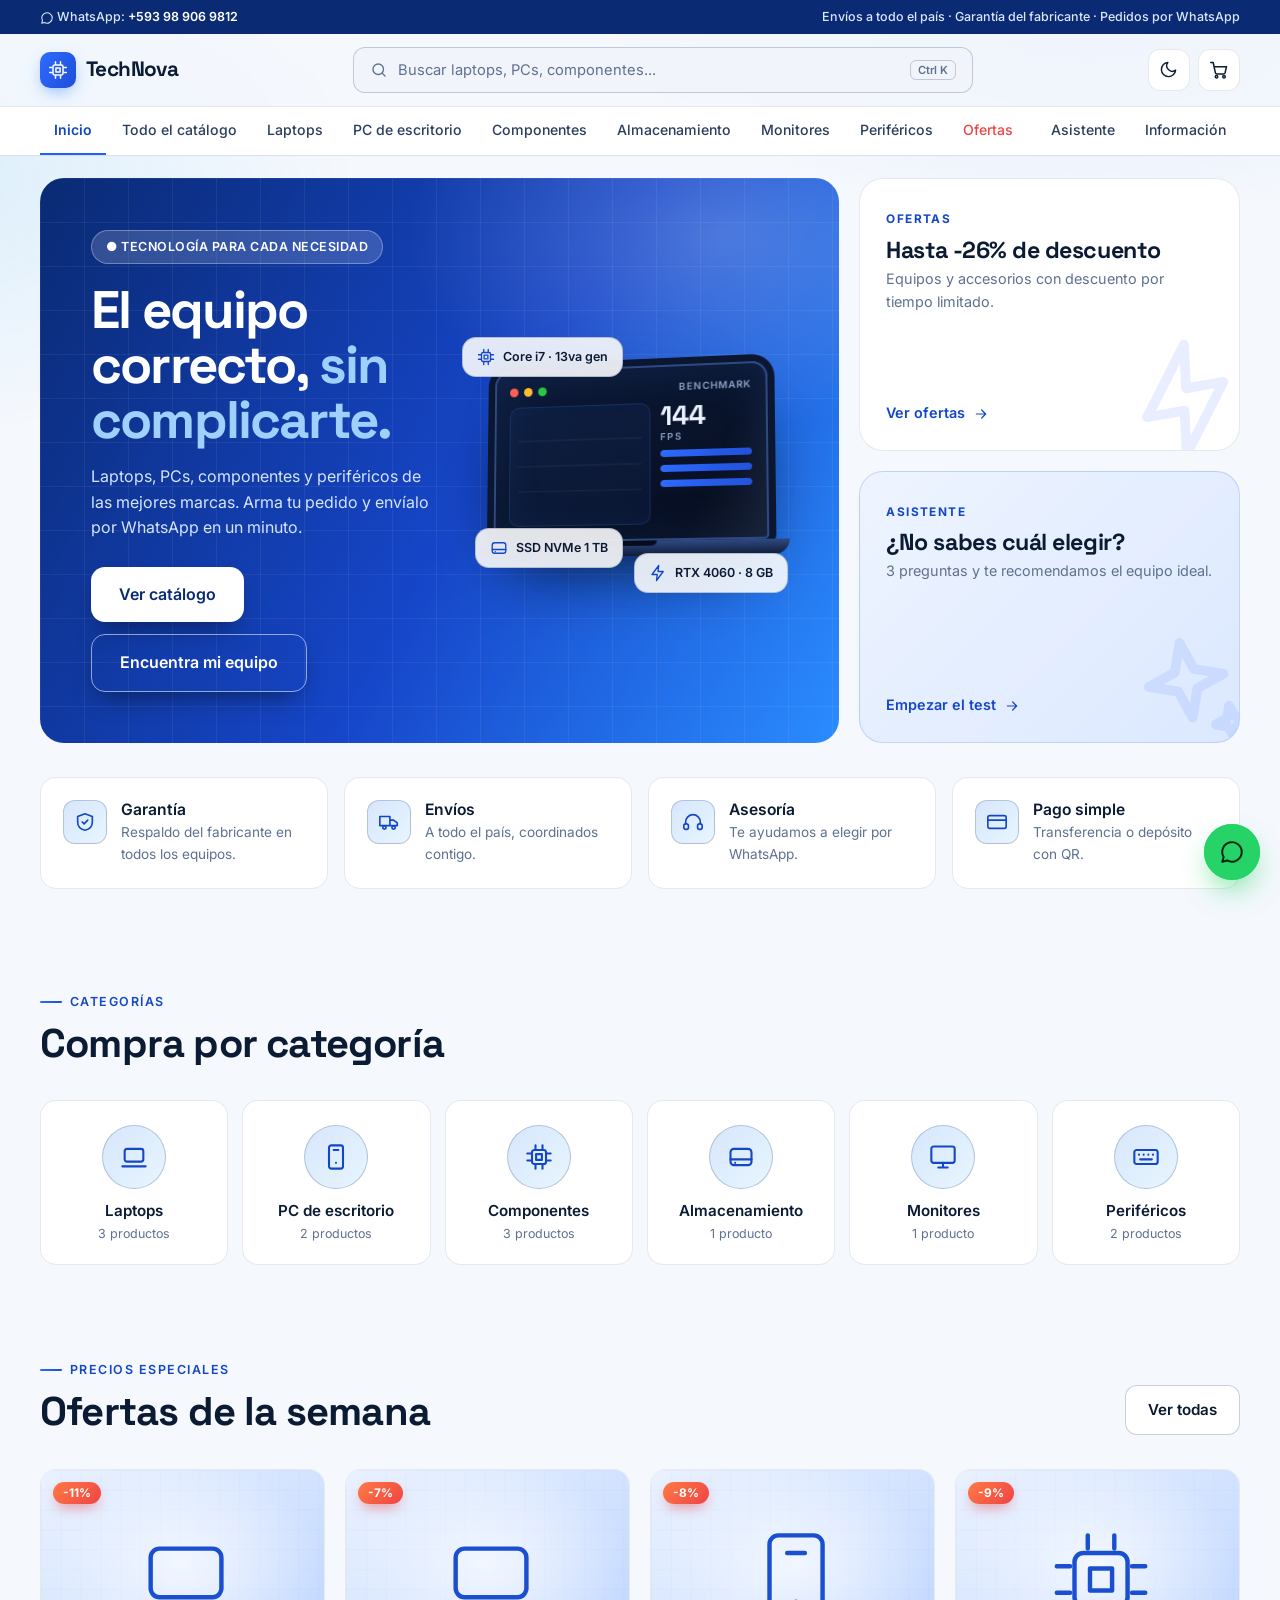
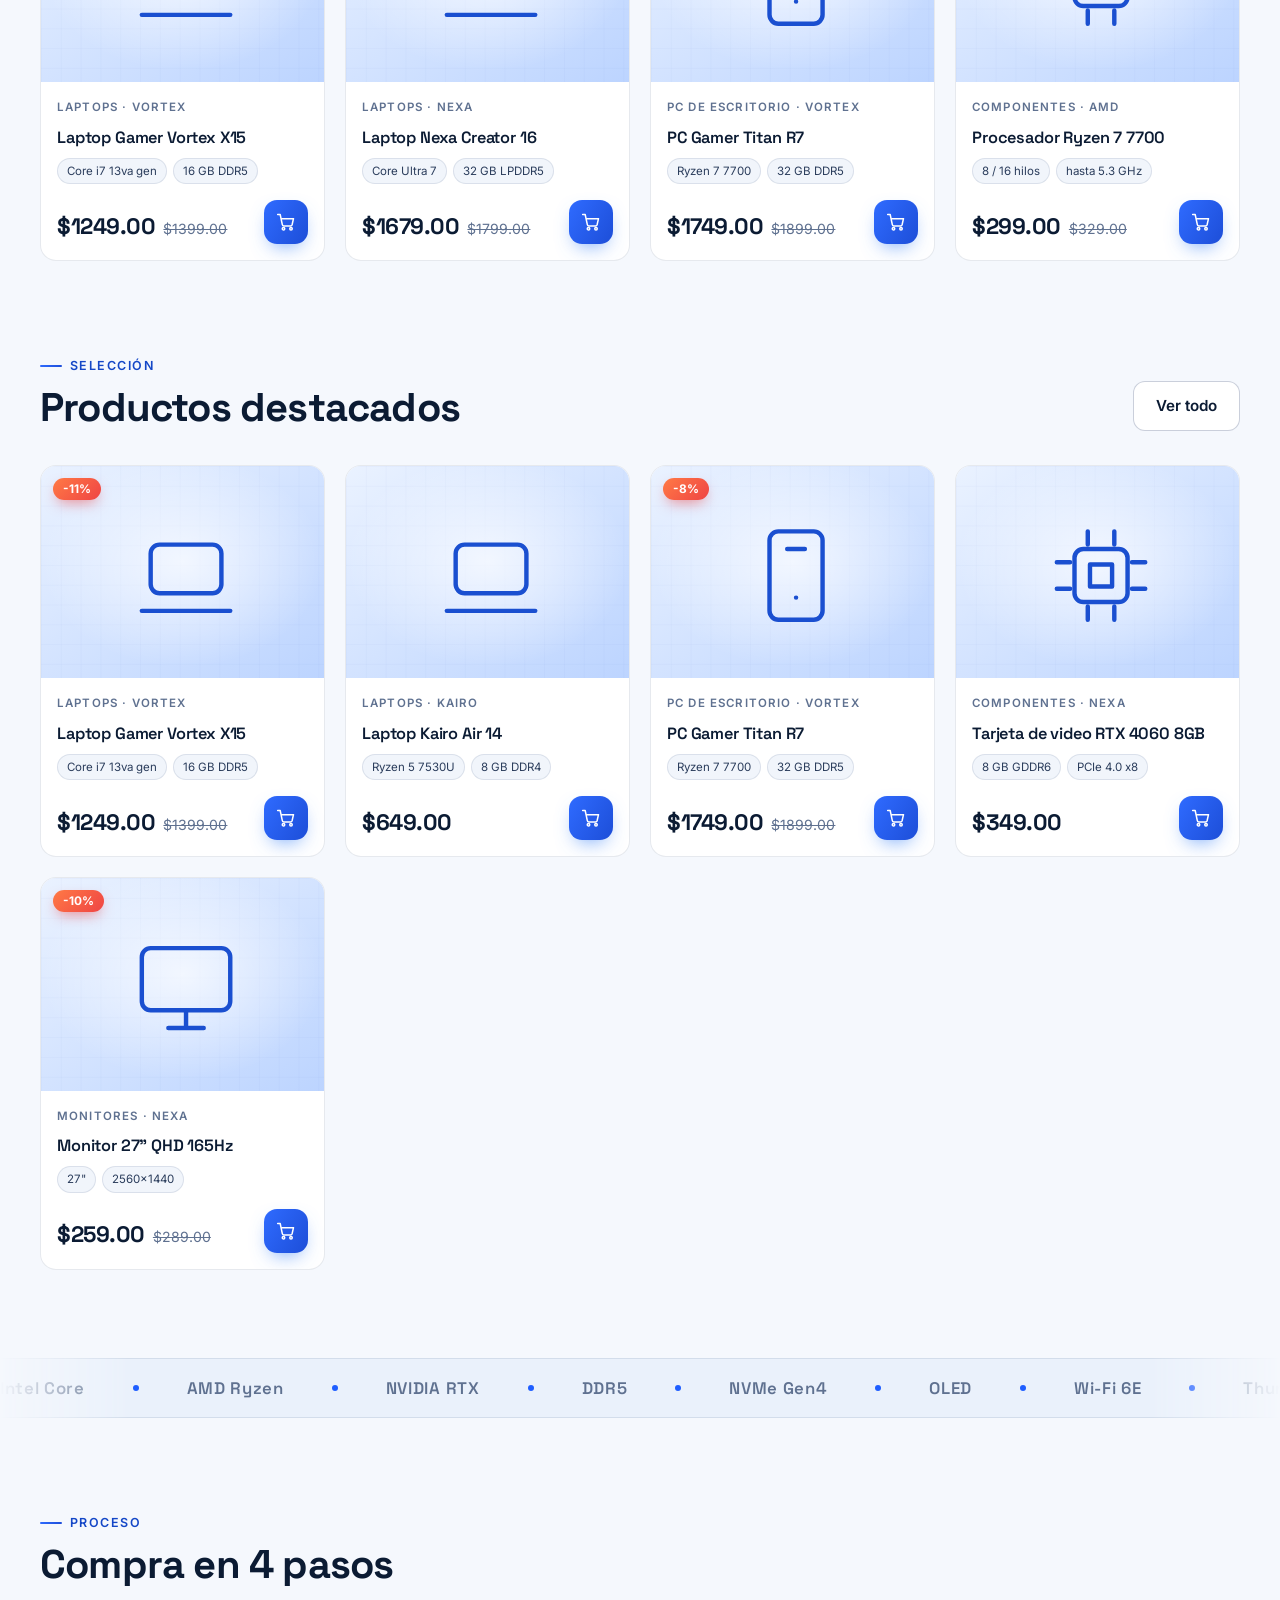
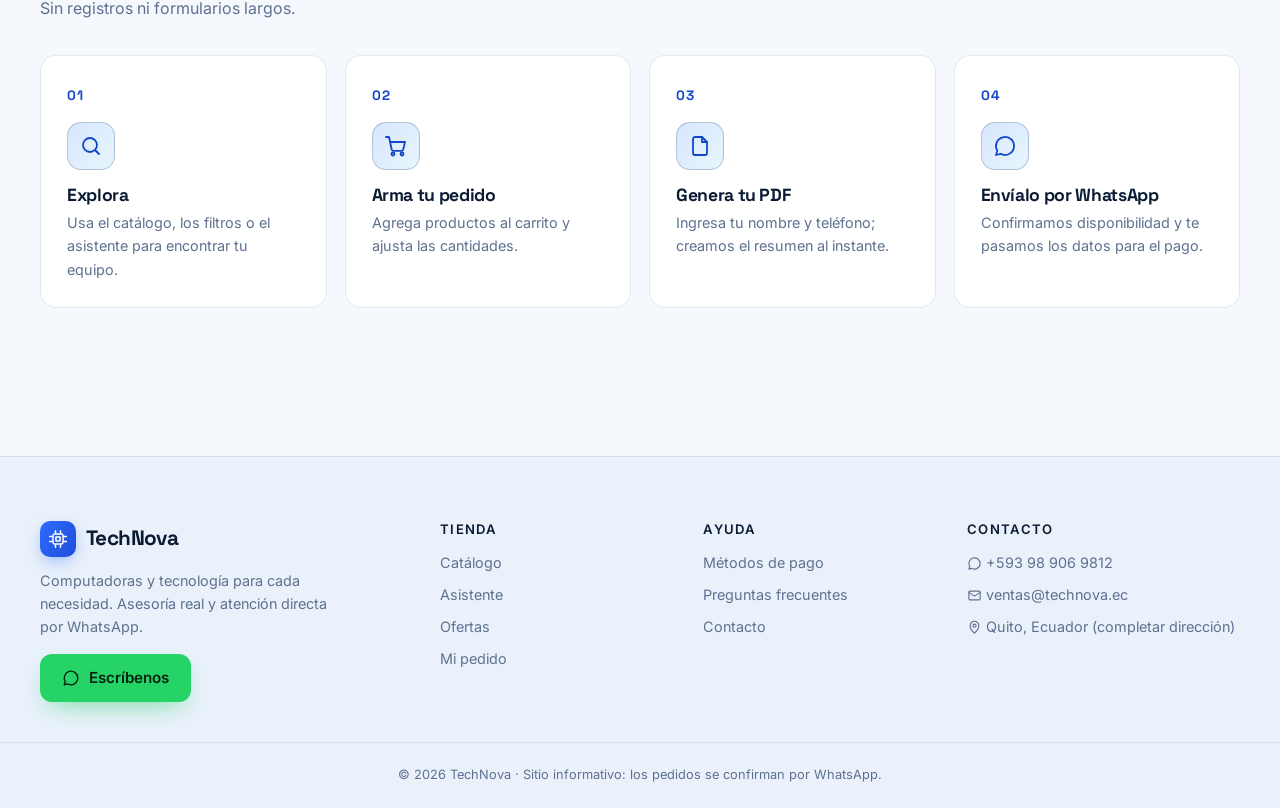
==== commit 1b80e01e: "Paleta blanco + azul corporativo, estructura de tienda tradicional, contacto real y compartir PDF na" ====
--- a/index.html
+++ b/index.html
@@ -5,7 +5,7 @@
 <meta name="viewport" content="width=device-width, initial-scale=1">
 <title>TechNova | Laptops, PCs y componentes en Ecuador</title>
 <meta name="description" content="Catálogo de laptops, computadoras, componentes y periféricos. Encuentra tu equipo ideal con nuestro asistente y envía tu pedido por WhatsApp.">
-<meta name="theme-color" content="#fffdf6">
+<meta name="theme-color" content="#f5f8fd">
 <link rel="preconnect" href="https://fonts.googleapis.com">
 <link rel="preconnect" href="https://fonts.gstatic.com" crossorigin>
 <link href="https://fonts.googleapis.com/css2?family=Inter:wght@400;500;600;700&family=Space+Grotesk:wght@500;600;700&display=swap" rel="stylesheet">
@@ -14,27 +14,18 @@
 </head>
 <body>
 <main>
-  <!-- HERO -->
-  <section class="hero">
-    <div class="wrap hero-grid">
+  <!-- BANNER PRINCIPAL + PROMOCIONES -->
+  <section class="home-top"><div class="wrap home-grid">
+    <div class="hero-main">
       <div>
-        <a class="pill" href="asistente.html"><b>NUEVO</b> Asistente que te recomienda el equipo ideal <span aria-hidden="true">→</span></a>
-        <h1>El equipo correcto,<br><span class="grad-text">sin complicarte.</span></h1>
-        <p class="lead">Laptops, PCs, componentes y periféricos de las mejores marcas. Explora el catálogo, arma tu pedido y envíalo por WhatsApp en un minuto.</p>
+        <span class="tag">● TECNOLOGÍA PARA CADA NECESIDAD</span>
+        <h1>El equipo correcto, <em>sin complicarte.</em></h1>
+        <p>Laptops, PCs, componentes y periféricos de las mejores marcas. Arma tu pedido y envíalo por WhatsApp en un minuto.</p>
         <div class="acts">
-          <a class="btn btn-lg" href="catalogo.html">Explorar catálogo <svg class="ico" width="18" height="18" viewBox="0 0 24 24" fill="none" stroke="currentColor" stroke-width="2" stroke-linecap="round" stroke-linejoin="round"><path d="M5 12h14M13 6l6 6-6 6"/></svg></a>
+          <a class="btn btn-lg" href="catalogo.html">Ver catálogo</a>
           <a class="btn btn-lg btn-ghost" href="asistente.html">Encuentra mi equipo</a>
         </div>
-        <div class="trust">
-          <span id="t1"></span><span id="t2"></span><span id="t3"></span>
-        </div>
-        <div class="stats">
-          <div><b id="s-prod">0</b><span>Productos</span></div>
-          <div><b id="s-cat">0</b><span>Categorías</span></div>
-          <div><b id="s-mar">0</b><span>Marcas</span></div>
-        </div>
       </div>
-
       <div class="device" aria-hidden="true">
         <div class="device-glow"></div>
         <div class="laptop">
@@ -43,13 +34,13 @@
             <div class="scr-body">
               <div class="scr-chart">
                 <svg viewBox="0 0 200 100" preserveAspectRatio="none">
-                  <defs><linearGradient id="lg" x1="0" x2="1"><stop offset="0" stop-color="#ffd60a"/><stop offset=".6" stop-color="#ffb703"/><stop offset="1" stop-color="#ff9500"/></linearGradient></defs>
-                  <path d="M0 25H200M0 50H200M0 75H200" stroke="rgba(255,255,255,.06)" stroke-width="1"/>
+                  <defs><linearGradient id="lg" x1="0" x2="1"><stop offset="0" stop-color="#3b82f6"/><stop offset=".6" stop-color="#38bdf8"/><stop offset="1" stop-color="#9fd0ff"/></linearGradient></defs>
+                  <path d="M0 25H200M0 50H200M0 75H200" stroke="rgba(255,255,255,.07)" stroke-width="1"/>
                   <polyline class="line" points="4,88 28,70 50,76 74,46 98,54 122,30 148,38 172,14 196,20"/>
                 </svg>
               </div>
               <div class="scr-side">
-                <div class="scr-fps"><span id="fps">144</span><small>FPS</small></div>
+                <div class="scr-fps"><span>144</span><small>FPS</small></div>
                 <div class="bar"><i style="--w:92%"></i></div>
                 <div class="bar"><i style="--w:68%"></i></div>
                 <div class="bar"><i style="--w:81%"></i></div>
@@ -63,49 +54,50 @@
         <div class="chip-f c3"><svg class="ico" width="18" height="18" viewBox="0 0 24 24" fill="none" stroke="currentColor" stroke-width="1.8" stroke-linecap="round" stroke-linejoin="round"><rect x="3" y="5" width="18" height="14" rx="3"/><path d="M3 14h18M7 17h.01"/></svg>SSD NVMe 1 TB</div>
       </div>
     </div>
-  </section>
 
-  <!-- MARQUEE -->
-  <div class="marquee" aria-hidden="true"><div class="marquee-track" id="marquee"></div></div>
+    <div class="hero-side">
+      <a class="promo" href="catalogo.html?oferta=1">
+        <div><span class="k">Ofertas</span><h3 id="promo-of">Precios especiales</h3><p>Equipos y accesorios con descuento por tiempo limitado.</p></div>
+        <span class="more">Ver ofertas <span id="ic-a1"></span></span>
+        <span class="pi" id="ic-p1"></span>
+      </a>
+      <a class="promo alt" href="asistente.html">
+        <div><span class="k">Asistente</span><h3>¿No sabes cuál elegir?</h3><p>3 preguntas y te recomendamos el equipo ideal.</p></div>
+        <span class="more">Empezar el test <span id="ic-a2"></span></span>
+        <span class="pi" id="ic-p2"></span>
+      </a>
+    </div>
+  </div></section>
+
+  <!-- BENEFICIOS -->
+  <section class="perks-strip"><div class="wrap"><div class="perks" id="perks"></div></div></section>
 
   <!-- CATEGORÍAS -->
-  <section class="section"><div class="wrap">
-    <div class="sec-head"><div><span class="eyebrow">Categorías</span><h2>Todo para tu setup</h2><p class="sub">De la laptop al último componente, en un solo lugar.</p></div></div>
-    <div class="bento" id="cats"></div>
+  <section class="section" style="padding-bottom:0"><div class="wrap">
+    <div class="sec-head"><div><span class="eyebrow">Categorías</span><h2>Compra por categoría</h2></div></div>
+    <div class="cat-row" id="cats"></div>
+  </div></section>
+
+  <!-- OFERTAS -->
+  <section class="section" style="padding-bottom:0"><div class="wrap">
+    <div class="sec-head"><div><span class="eyebrow">Precios especiales</span><h2>Ofertas de la semana</h2></div><a class="btn btn-ghost" href="catalogo.html?oferta=1">Ver todas</a></div>
+    <div class="grid" id="ofertas"></div>
   </div></section>
 
   <!-- DESTACADOS -->
-  <section class="section" style="padding-top:0"><div class="wrap">
+  <section class="section" style="padding-bottom:0"><div class="wrap">
     <div class="sec-head"><div><span class="eyebrow">Selección</span><h2>Productos destacados</h2></div><a class="btn btn-ghost" href="catalogo.html">Ver todo</a></div>
     <div class="grid" id="destacados"></div>
   </div></section>
 
-  <!-- CTA ASISTENTE -->
-  <section class="section" style="padding-top:0"><div class="wrap">
-    <div class="cta reveal">
-      <div>
-        <h2>¿No sabes cuál elegir?</h2>
-        <p>Responde 3 preguntas sobre tu uso, presupuesto y preferencia. Te mostramos los equipos que mejor encajan, con su porcentaje de compatibilidad.</p>
-        <a class="btn btn-lg" href="asistente.html">Empezar el test</a>
-      </div>
-      <div class="cta-art"><span>🎮 Gaming</span><span>🎨 Diseño y video</span><span>💻 Programación</span></div>
-    </div>
-  </div></section>
-
-  <!-- OFERTAS -->
-  <section class="section" style="padding-top:0"><div class="wrap">
-    <div class="sec-head"><div><span class="eyebrow">Precios especiales</span><h2>Ofertas</h2></div><a class="btn btn-ghost" href="catalogo.html?oferta=1">Ver todas</a></div>
-    <div class="grid" id="ofertas"></div>
-  </div></section>
+  <!-- TECNOLOGÍAS -->
+  <section class="section" style="padding-bottom:0"><div class="marquee" aria-hidden="true"><div class="marquee-track" id="marquee"></div></div></section>
 
   <!-- CÓMO COMPRAR -->
-  <section class="section" style="padding-top:0"><div class="wrap">
+  <section class="section"><div class="wrap">
     <div class="sec-head"><div><span class="eyebrow">Proceso</span><h2>Compra en 4 pasos</h2><p class="sub">Sin registros ni formularios largos.</p></div></div>
     <div class="steps" id="steps"></div>
   </div></section>
-
-  <!-- BENEFICIOS -->
-  <section class="section" style="padding-top:0"><div class="wrap"><div class="perks" id="perks"></div></div></section>
 </main>
 <script src="js/settings.js"></script>
 <script src="js/app.js"></script>
--- a/css/styles.css
+++ b/css/styles.css
@@ -6,31 +6,31 @@
 /* 1. TOKENS ------------------------------------------------ */
 :root{
   color-scheme:dark;
-  --ac-rgb:255,196,0; --ac2-rgb:255,149,0; --ac3-rgb:255,214,10;
-  --bg:#0f0d07; --bg-soft:#15120a; --surface:#1b170d; --surface-2:#241e11; --surface-3:#2f2718;
-  --line:rgba(255,232,160,.09); --line-strong:rgba(255,232,160,.2);
-  --txt:#fdf6e3; --txt-2:#e3d9bd; --muted:#a99e7e;
-  --brand:#ffc400; --brand-2:#ffd54a; --on-brand:#1c1500; --ring:#ffc400;
+  --ac-rgb:59,130,246; --ac2-rgb:14,165,233; --ac3-rgb:96,165,250;
+  --bg:#060b16; --bg-soft:#0a1222; --surface:#0e1830; --surface-2:#142241; --surface-3:#1c2e54;
+  --line:rgba(150,185,255,.11); --line-strong:rgba(150,185,255,.24);
+  --txt:#eaf1ff; --txt-2:#c3d3f0; --muted:#8ea3c8;
+  --brand:#3b82f6; --brand-2:#7db3ff; --on-brand:#ffffff; --ring:#60a5fa;
   --ok:#22c55e; --warn:#f5a524; --danger:#ef4444;
-  --grad:linear-gradient(120deg,#ffd60a 0%,#ffb703 55%,#ff9500 100%);
-  --grad-text:linear-gradient(120deg,#ffd60a,#ffb703,#ff9500,#ffd60a);
-  --grad-soft:linear-gradient(135deg,rgba(255,196,0,.18),rgba(255,149,0,.1) 55%,rgba(255,214,10,.14));
+  --grad:linear-gradient(120deg,#2f6bff 0%,#1d4ed8 100%);
+  --grad-text:linear-gradient(120deg,#7db3ff,#38bdf8,#7db3ff);
+  --grad-soft:linear-gradient(135deg,rgba(59,130,246,.2),rgba(14,165,233,.1));
   --shadow:0 18px 40px -18px rgba(0,0,0,.7);
-  --glow:0 0 0 1px rgba(255,196,0,.4),0 12px 40px -12px rgba(255,196,0,.4);
-  --r:18px; --r-sm:12px; --r-lg:28px;
+  --glow:0 0 0 1px rgba(59,130,246,.45),0 12px 40px -12px rgba(59,130,246,.45);
+  --r:16px; --r-sm:10px; --r-lg:24px;
   --font:"Inter",system-ui,-apple-system,"Segoe UI",Roboto,sans-serif;
   --font-d:"Space Grotesk","Inter",system-ui,sans-serif;
   --ease:cubic-bezier(.22,.8,.3,1);
 }
 [data-theme="light"]{
   color-scheme:light;
-  --bg:#fffdf6; --bg-soft:#fff6d6; --surface:#ffffff; --surface-2:#faf5e4; --surface-3:#f2e9c8;
-  --line:rgba(70,50,0,.11); --line-strong:rgba(70,50,0,.24);
-  --txt:#1a1505; --txt-2:#3d3520; --muted:#7a6d4a;
-  --brand:#f5b800; --brand-2:#b45309; --ring:#d99200;
-  --grad-text:linear-gradient(120deg,#f0a500,#dd7400,#f0a500);
-  --shadow:0 18px 40px -20px rgba(120,80,0,.3);
-  --glow:0 0 0 1px rgba(230,160,0,.55),0 12px 34px -14px rgba(255,170,0,.6);
+  --bg:#f5f8fd; --bg-soft:#eaf1fb; --surface:#ffffff; --surface-2:#f1f5fb; --surface-3:#e3ebf7;
+  --line:rgba(15,40,90,.1); --line-strong:rgba(15,40,90,.22);
+  --txt:#0b1b33; --txt-2:#2b3d5c; --muted:#5f7190;
+  --brand:#1f5eff; --brand-2:#1447c7; --ring:#1f5eff;
+  --grad-text:linear-gradient(120deg,#1f5eff,#0ea5e9,#1f5eff);
+  --shadow:0 18px 40px -22px rgba(15,50,120,.35);
+  --glow:0 0 0 1px rgba(31,94,255,.5),0 12px 34px -14px rgba(31,94,255,.5);
 }
 
 /* 2. BASE -------------------------------------------------- */
@@ -39,7 +39,7 @@
 body{font-family:var(--font);background:var(--bg);color:var(--txt);line-height:1.6;min-height:100vh;display:flex;flex-direction:column;-webkit-font-smoothing:antialiased;overflow-x:hidden}
 body::before{content:"";position:fixed;inset:0;z-index:-1;pointer-events:none;
   background:radial-gradient(900px 500px at 85% -10%,rgba(var(--ac-rgb),.14),transparent 60%),radial-gradient(700px 420px at -5% 15%,rgba(var(--ac2-rgb),.09),transparent 60%)}
-[data-theme="light"] body::before{background:radial-gradient(900px 520px at 85% -10%,rgba(var(--ac-rgb),.28),transparent 60%),radial-gradient(700px 420px at -5% 20%,rgba(var(--ac2-rgb),.12),transparent 60%)}
+[data-theme="light"] body::before{background:radial-gradient(900px 520px at 85% -10%,rgba(var(--ac-rgb),.16),transparent 60%),radial-gradient(700px 420px at -5% 20%,rgba(var(--ac2-rgb),.1),transparent 60%)}
 main{flex:1}
 a{color:inherit;text-decoration:none}
 img{max-width:100%;display:block}
@@ -61,25 +61,31 @@
 .sub{color:var(--muted);margin-top:8px;max-width:620px}
 
 /* Anuncio + header */
-.topbar{background:var(--grad);color:var(--on-brand);font-size:.8rem;font-weight:500;text-align:center;padding:7px 16px}
-.topbar span{opacity:.95}
+.topbar{background:#0a2a73;color:#dbe7ff;font-size:.78rem;font-weight:500;padding:7px 0}
+.topbar .wrap{display:flex;justify-content:space-between;gap:16px;flex-wrap:wrap}
+.topbar a{color:#fff;font-weight:600}
+.topbar a:hover{text-decoration:underline}
 header.site{position:sticky;top:0;z-index:60;background:color-mix(in srgb,var(--bg) 78%,transparent);backdrop-filter:saturate(1.6) blur(16px);-webkit-backdrop-filter:saturate(1.6) blur(16px);border-bottom:1px solid var(--line)}
-.nav{display:flex;align-items:center;gap:10px;height:68px}
-.logo{display:flex;align-items:center;gap:10px;font-family:var(--font-d);font-weight:700;font-size:1.3rem;letter-spacing:-.03em;margin-right:14px}
-.logo-mark{width:34px;height:34px;border-radius:10px;background:var(--grad);display:grid;place-items:center;color:var(--on-brand);box-shadow:0 6px 18px -6px rgba(var(--ac-rgb),.8)}
-nav#menu{display:flex;gap:2px}
-nav#menu a{padding:9px 14px;border-radius:999px;color:var(--muted);font-weight:500;font-size:.94rem;transition:.2s}
-nav#menu a:hover{color:var(--txt);background:var(--surface-2)}
-nav#menu a.on{color:var(--txt);background:var(--surface-2);box-shadow:inset 0 0 0 1px var(--line)}
-.nav-actions{margin-left:auto;display:flex;align-items:center;gap:8px}
+.nav{display:flex;align-items:center;gap:16px;height:72px}
+.logo{display:flex;align-items:center;gap:10px;font-family:var(--font-d);font-weight:700;font-size:1.3rem;letter-spacing:-.03em;flex:none}
+.logo-mark{width:36px;height:36px;border-radius:10px;background:var(--grad);display:grid;place-items:center;color:var(--on-brand);box-shadow:0 6px 18px -6px rgba(var(--ac-rgb),.8)}
+.nav-actions{display:flex;align-items:center;gap:8px;flex:none}
+.catbar{border-top:1px solid var(--line);background:var(--surface)}
+.catbar .wrap{display:flex;align-items:center}
+nav#menu{display:flex;gap:2px;overflow-x:auto;scrollbar-width:none;width:100%}
+nav#menu::-webkit-scrollbar{display:none}
+nav#menu a{padding:12px 14px;color:var(--txt-2);font-weight:500;font-size:.88rem;white-space:nowrap;border-bottom:2px solid transparent;transition:.2s;display:flex;align-items:center;gap:7px}
+nav#menu a:hover{color:var(--brand-2);background:var(--surface-2)}
+nav#menu a.on{color:var(--brand-2);border-bottom-color:var(--brand);font-weight:600}
+nav#menu a.sep{margin-left:auto}
+nav#menu a.hot{color:var(--danger)}
 .icon-btn{position:relative;display:inline-grid;place-items:center;width:42px;height:42px;border-radius:12px;background:var(--surface);border:1px solid var(--line);color:var(--txt);cursor:pointer;transition:.2s}
 .icon-btn:hover{border-color:var(--line-strong);background:var(--surface-2)}
-.search-btn{display:inline-flex;align-items:center;gap:10px;height:42px;padding:0 14px;border-radius:12px;background:var(--surface);border:1px solid var(--line);color:var(--muted);cursor:pointer;font-size:.9rem;min-width:220px;transition:.2s}
-.search-btn:hover{border-color:var(--line-strong);color:var(--txt)}
+.search-btn{display:flex;align-items:center;gap:10px;height:46px;padding:0 16px;border-radius:12px;background:var(--surface-2);border:1px solid var(--line-strong);color:var(--muted);cursor:pointer;font-size:.92rem;flex:1;max-width:620px;margin:0 auto;transition:.2s}
+.search-btn:hover{border-color:var(--brand);color:var(--txt);background:var(--surface)}
 .search-btn kbd{margin-left:auto;font:600 .7rem var(--font);padding:2px 7px;border-radius:6px;border:1px solid var(--line-strong);color:var(--muted)}
 .count{position:absolute;top:-6px;right:-6px;background:var(--grad);color:var(--on-brand);font:700 .7rem var(--font);min-width:20px;height:20px;padding:0 5px;border-radius:999px;display:grid;place-items:center;box-shadow:0 4px 10px -2px rgba(var(--ac-rgb),.7)}
 .count.bump,.icon-btn.bump{animation:bump .45s var(--ease)}
-.burger{display:none}
 @keyframes bump{0%{scale:1}40%{scale:1.3}100%{scale:1}}
 
 /* Botones */
@@ -105,7 +111,7 @@
 .card-img img{width:100%;height:100%;object-fit:cover;transition:transform .6s var(--ease)}
 .card:hover .card-img img{transform:scale(1.07)}
 .badge{position:absolute;top:12px;left:12px;z-index:3;background:linear-gradient(135deg,#ff7a45,#ef4444);color:#fff;font:700 .74rem var(--font);padding:4px 10px;border-radius:999px;box-shadow:0 6px 14px -4px rgba(239,68,68,.6)}
-.match{position:absolute;top:12px;right:12px;z-index:3;background:rgba(24,18,4,.82);backdrop-filter:blur(8px);color:#fff;font:700 .74rem var(--font);padding:5px 11px;border-radius:999px;border:1px solid rgba(var(--ac3-rgb),.5);display:flex;gap:6px;align-items:center}
+.match{position:absolute;top:12px;right:12px;z-index:3;background:rgba(6,14,34,.82);backdrop-filter:blur(8px);color:#fff;font:700 .74rem var(--font);padding:5px 11px;border-radius:999px;border:1px solid rgba(var(--ac3-rgb),.5);display:flex;gap:6px;align-items:center}
 .match i{width:7px;height:7px;border-radius:50%;background:var(--brand-2);box-shadow:0 0 10px var(--brand-2)}
 .card-body{padding:16px;display:flex;flex-direction:column;gap:10px;flex:1}
 .card-cat{color:var(--muted);font-size:.72rem;font-weight:600;text-transform:uppercase;letter-spacing:.1em}
@@ -222,28 +228,28 @@
 @keyframes pulse{50%{opacity:.55;scale:1.06}}
 .laptop{position:relative;width:88%;transform-style:preserve-3d;transform:rotateX(var(--rx,7deg)) rotateY(var(--ry,-13deg));transition:transform .25s ease-out;animation:floaty 7s ease-in-out infinite}
 @keyframes floaty{50%{translate:0 -12px}}
-.screen{aspect-ratio:16/10;background:linear-gradient(160deg,#17120a,#0a0805);border:2px solid #4a3d22;border-radius:16px 16px 5px 5px;padding:14px;display:grid;grid-template-rows:auto 1fr;gap:10px;box-shadow:0 0 0 7px #1d1709,0 40px 70px -20px rgba(0,0,0,.85),inset 0 0 50px rgba(var(--ac-rgb),.12);overflow:hidden;position:relative}
+.screen{aspect-ratio:16/10;background:linear-gradient(160deg,#0c1a38,#060c1c);border:2px solid #2f4a82;border-radius:16px 16px 5px 5px;padding:14px;display:grid;grid-template-rows:auto 1fr;gap:10px;box-shadow:0 0 0 7px #0b1630,0 40px 70px -20px rgba(0,0,0,.85),inset 0 0 50px rgba(var(--ac-rgb),.12);overflow:hidden;position:relative}
 .screen::after{content:"";position:absolute;inset:0;background:linear-gradient(115deg,transparent 35%,rgba(255,255,255,.07) 48%,transparent 60%);background-size:250% 100%;animation:sheen 5s infinite}
 @keyframes sheen{from{background-position:130% 0}to{background-position:-70% 0}}
 .scr-top{display:flex;gap:6px;align-items:center}
 .scr-top i{width:9px;height:9px;border-radius:50%;background:#ff5f57}
 .scr-top i:nth-child(2){background:#febc2e}.scr-top i:nth-child(3){background:#28c840}
-.scr-top em{margin-left:auto;font:600 .62rem var(--font);color:#a8966a;letter-spacing:.1em;font-style:normal}
+.scr-top em{margin-left:auto;font:600 .62rem var(--font);color:#8ea3c8;letter-spacing:.1em;font-style:normal}
 .scr-body{display:grid;grid-template-columns:1.6fr 1fr;gap:10px;min-height:0}
 .scr-chart{background:rgba(var(--ac-rgb),.07);border:1px solid rgba(var(--ac-rgb),.2);border-radius:10px;padding:8px;position:relative}
 .scr-chart svg{width:100%;height:100%}
 .scr-chart .line{fill:none;stroke:url(#lg);stroke-width:3;stroke-linecap:round;stroke-dasharray:420;stroke-dashoffset:420;animation:draw 3.2s var(--ease) infinite alternate}
 @keyframes draw{to{stroke-dashoffset:0}}
 .scr-side{display:grid;gap:8px;align-content:start}
-.scr-fps{font:700 1.7rem var(--font-d);color:#fff3c4;line-height:1}
-.scr-fps small{display:block;font:600 .6rem var(--font);color:#a8966a;letter-spacing:.12em;margin-top:2px}
+.scr-fps{font:700 1.7rem var(--font-d);color:#eaf1ff;line-height:1}
+.scr-fps small{display:block;font:600 .6rem var(--font);color:#8ea3c8;letter-spacing:.12em;margin-top:2px}
 .bar{height:7px;border-radius:6px;background:rgba(255,255,255,.08);overflow:hidden}
 .bar i{display:block;height:100%;border-radius:6px;background:var(--grad);animation:grow 2.8s var(--ease) infinite alternate}
 .bar:nth-of-type(2) i{animation-delay:.4s}.bar:nth-of-type(3) i{animation-delay:.8s}
 @keyframes grow{from{width:18%}to{width:var(--w)}}
-.lap-base{height:15px;margin:0 -7%;background:linear-gradient(#4a3d22,#1d1709);border-radius:0 0 22px 22px;position:relative;box-shadow:0 30px 40px -15px rgba(0,0,0,.7)}
-.lap-base::after{content:"";position:absolute;left:50%;top:0;translate:-50% 0;width:18%;height:5px;background:#0a0805;border-radius:0 0 8px 8px}
-.chip-f{position:absolute;display:flex;align-items:center;gap:8px;background:color-mix(in srgb,var(--surface) 88%,transparent);backdrop-filter:blur(12px);border:1px solid var(--line-strong);padding:9px 14px;border-radius:14px;font-size:.78rem;font-weight:600;box-shadow:var(--shadow);animation:floaty 6s ease-in-out infinite;white-space:nowrap}
+.lap-base{height:15px;margin:0 -7%;background:linear-gradient(#2f4a82,#0f1c3a);border-radius:0 0 22px 22px;position:relative;box-shadow:0 30px 40px -15px rgba(0,0,0,.7)}
+.lap-base::after{content:"";position:absolute;left:50%;top:0;translate:-50% 0;width:18%;height:5px;background:#060c1c;border-radius:0 0 8px 8px}
+.chip-f{position:absolute;display:flex;align-items:center;gap:8px;background:color-mix(in srgb,var(--surface) 88%,transparent);backdrop-filter:blur(12px);border:1px solid var(--line-strong);padding:9px 14px;border-radius:14px;color:var(--txt);font-size:.78rem;font-weight:600;box-shadow:var(--shadow);animation:floaty 6s ease-in-out infinite;white-space:nowrap}
 .chip-f .ico{color:var(--brand-2)}
 .chip-f.c1{top:6%;left:-2%;animation-delay:-1s}
 .chip-f.c2{bottom:3%;right:0;animation-delay:-3s}
@@ -282,14 +288,14 @@
 .step p{color:var(--muted);font-size:.9rem}
 
 /* Banner asistente */
-.cta{position:relative;border-radius:var(--r-lg);padding:clamp(32px,5vw,64px);overflow:hidden;background:linear-gradient(120deg,#ffd60a,#ffb703 55%,#ff9500);color:#1c1500;display:grid;grid-template-columns:1.3fr .7fr;gap:30px;align-items:center}
-.cta::before{content:"";position:absolute;inset:0;background:radial-gradient(500px 300px at 90% 0,rgba(255,255,255,.22),transparent 60%),linear-gradient(rgba(0,0,0,.07) 1px,transparent 1px),linear-gradient(90deg,rgba(0,0,0,.07) 1px,transparent 1px);background-size:auto,40px 40px,40px 40px}
+.cta{position:relative;border-radius:var(--r-lg);padding:clamp(32px,5vw,64px);overflow:hidden;background:linear-gradient(120deg,#0a2a73,#1f5eff 70%,#38a3ff);color:#fff;display:grid;grid-template-columns:1.3fr .7fr;gap:30px;align-items:center}
+.cta::before{content:"";position:absolute;inset:0;background:radial-gradient(500px 300px at 90% 0,rgba(255,255,255,.22),transparent 60%),linear-gradient(rgba(255,255,255,.07) 1px,transparent 1px),linear-gradient(90deg,rgba(255,255,255,.07) 1px,transparent 1px);background-size:auto,40px 40px,40px 40px}
 .cta>*{position:relative}
 .cta h2{font-size:clamp(1.8rem,3.6vw,2.8rem);margin-bottom:12px}
 .cta p{opacity:.88;max-width:520px;margin-bottom:26px}
-.cta .btn{background:#1c1500;color:#ffd54a;box-shadow:0 14px 30px -10px rgba(0,0,0,.45)}
+.cta .btn{background:#fff;color:#0a2a73;box-shadow:0 14px 30px -10px rgba(0,0,0,.45)}
 .cta-art{display:grid;gap:10px;justify-items:end}
-.cta-art span{background:rgba(255,255,255,.35);border:1px solid rgba(28,21,0,.2);backdrop-filter:blur(8px);padding:10px 16px;border-radius:14px;font-size:.88rem;font-weight:600}
+.cta-art span{background:rgba(255,255,255,.14);border:1px solid rgba(255,255,255,.32);backdrop-filter:blur(8px);padding:10px 16px;border-radius:14px;font-size:.88rem;font-weight:600}
 .cta-art span:nth-child(2){translate:-18px 0}.cta-art span:nth-child(3){translate:-36px 0}
 
 /* Beneficios */
@@ -380,11 +386,11 @@
 .info-box p{font-size:1.02rem;word-break:break-word;font-weight:500}
 .info-box a:hover{color:var(--brand-2)}
 .banks{display:grid;grid-template-columns:repeat(auto-fit,minmax(310px,1fr));gap:22px}
-.bank{--ac:#ffc400;position:relative;border-radius:22px;padding:24px;display:grid;gap:18px;overflow:hidden;color:#fff;background:linear-gradient(145deg,#2a2212,#100c05);border:1px solid rgba(255,255,255,.1);box-shadow:0 24px 50px -24px rgba(0,0,0,.8);transition:.3s var(--ease)}
+.bank{--ac:#3b82f6;position:relative;border-radius:22px;padding:24px;display:grid;gap:18px;overflow:hidden;color:#fff;background:linear-gradient(145deg,#16264a,#070d1b);border:1px solid rgba(255,255,255,.1);box-shadow:0 24px 50px -24px rgba(0,0,0,.8);transition:.3s var(--ease)}
 .bank::before{content:"";position:absolute;width:260px;height:260px;right:-90px;top:-90px;border-radius:50%;background:radial-gradient(closest-side,var(--ac),transparent 70%);opacity:.5}
 .bank::after{content:"";position:absolute;left:0;top:0;bottom:0;width:4px;background:var(--ac)}
 .bank:hover{translate:0 -6px;box-shadow:0 30px 60px -22px var(--ac)}
-.bank[data-bank=pichincha]{--ac:#ffd60a}
+.bank[data-bank=pichincha]{--ac:#ffd100}
 .bank[data-bank=guayaquil]{--ac:#e6007e}
 .bank[data-bank=produbanco]{--ac:#10b981}
 .bank>*{position:relative}
@@ -432,18 +438,14 @@
   .steps,.perks{grid-template-columns:repeat(2,1fr)}
   .foot{grid-template-columns:1fr 1fr}
   .cta{grid-template-columns:1fr}.cta-art{justify-items:start}
-  .search-btn{min-width:0}.search-btn span,.search-btn kbd{display:none}
-  .search-btn{width:42px;padding:0;justify-content:center}
+  .search-btn kbd{display:none}
 }
 @media(max-width:860px){
   .layout,.prod,.cart-layout{grid-template-columns:1fr}
   .filters{position:static;display:none}.filters.open{display:grid}
   .filter-toggle{display:inline-flex}
   .sticky{position:static}
-  .burger{display:inline-grid}
-  nav#menu{display:none;position:absolute;top:100%;left:0;right:0;background:var(--surface);flex-direction:column;padding:12px 20px 18px;border-bottom:1px solid var(--line);gap:4px}
-  nav#menu.open{display:flex}
-  nav#menu a{padding:13px 14px}
+  .topbar .t-right{display:none}
   .pay-steps,.mini-perks{grid-template-columns:1fr}
 }
 @media(max-width:600px){
@@ -462,3 +464,54 @@
   .reveal{opacity:1;translate:0 0}
   html{scroll-behavior:auto}
 }
+
+/* ===== Inicio: estructura de tienda ===== */
+.home-top{padding:22px 0 8px}
+.home-grid{display:grid;grid-template-columns:2.1fr 1fr;gap:20px}
+.hero-main{position:relative;border-radius:var(--r-lg);overflow:hidden;background:linear-gradient(120deg,#0a2a73 0%,#1646c9 55%,#2b8cff 100%);color:#fff;padding:clamp(28px,4vw,52px);display:grid;grid-template-columns:1.05fr .95fr;gap:24px;align-items:center;min-height:440px;isolation:isolate}
+.hero-main::before{content:"";position:absolute;inset:0;z-index:-1;background:radial-gradient(520px 320px at 85% 10%,rgba(255,255,255,.22),transparent 60%),linear-gradient(rgba(255,255,255,.06) 1px,transparent 1px),linear-gradient(90deg,rgba(255,255,255,.06) 1px,transparent 1px);background-size:auto,44px 44px,44px 44px}
+.hero-main .tag{display:inline-flex;align-items:center;gap:8px;background:rgba(255,255,255,.16);border:1px solid rgba(255,255,255,.3);padding:6px 14px;border-radius:999px;font-size:.78rem;font-weight:600;letter-spacing:.04em;margin-bottom:18px}
+.hero-main h1{font-size:clamp(2rem,4.2vw,3.3rem);letter-spacing:-.035em;line-height:1.05}
+.hero-main h1 em{font-style:normal;color:#9fd0ff}
+.hero-main p{color:#d6e5ff;margin:16px 0 26px;max-width:440px}
+.hero-main .btn{background:#fff;color:#0a2a73;box-shadow:0 12px 26px -10px rgba(0,0,0,.5)}
+.hero-main .btn:hover{box-shadow:0 18px 30px -10px rgba(0,0,0,.6)}
+.hero-main .btn-ghost{background:transparent;color:#fff;border:1px solid rgba(255,255,255,.55)}
+.hero-main .btn-ghost:hover{background:rgba(255,255,255,.12);border-color:#fff}
+.hero-main .device{max-width:none}
+.hero-side{display:grid;gap:20px;grid-template-rows:1fr 1fr}
+.promo{position:relative;border-radius:var(--r-lg);padding:26px;border:1px solid var(--line);background:var(--surface);display:flex;flex-direction:column;justify-content:space-between;gap:14px;overflow:hidden;transition:.3s var(--ease);min-height:190px}
+.promo:hover{translate:0 -4px;box-shadow:var(--glow);border-color:rgba(var(--ac-rgb),.5)}
+.promo .k{font-size:.74rem;font-weight:700;letter-spacing:.12em;text-transform:uppercase;color:var(--brand-2)}
+.promo h3{font-size:1.45rem;margin:6px 0 4px}
+.promo p{color:var(--muted);font-size:.9rem}
+.promo .more{display:inline-flex;align-items:center;gap:8px;font-weight:600;font-size:.9rem;color:var(--brand-2)}
+.promo .pi{position:absolute;right:-14px;bottom:-14px;opacity:.1;color:var(--brand);rotate:-10deg}
+.promo.alt{background:linear-gradient(135deg,#eef4ff,#dbe8ff);border-color:rgba(31,94,255,.2)}
+[data-theme="dark"] .promo.alt{background:linear-gradient(135deg,#10234a,#0d1a36)}
+.cat-row{display:grid;grid-template-columns:repeat(6,1fr);gap:14px}
+.catcard{--mx:50%;--my:50%;position:relative;display:flex;flex-direction:column;align-items:center;gap:12px;text-align:center;padding:24px 10px 20px;border-radius:var(--r);background:var(--surface);border:1px solid var(--line);transition:.3s var(--ease);overflow:hidden}
+.catcard::before{content:"";position:absolute;inset:0;opacity:0;transition:.3s;background:radial-gradient(240px circle at var(--mx) var(--my),rgba(var(--ac-rgb),.16),transparent 60%)}
+.catcard:hover{translate:0 -4px;border-color:rgba(var(--ac-rgb),.55);box-shadow:var(--glow)}
+.catcard:hover::before{opacity:1}
+.catcard .ti{width:64px;height:64px;border-radius:50%;background:var(--grad-soft);border:1px solid var(--line-strong);display:grid;place-items:center;color:var(--brand-2);position:relative;transition:.3s var(--ease)}
+.catcard:hover .ti{background:var(--grad);color:var(--on-brand);scale:1.06}
+.catcard b{font:600 .95rem var(--font);position:relative}
+.catcard small{color:var(--muted);font-size:.78rem;margin-top:-8px;position:relative}
+.perks-strip{padding:26px 0 8px}
+@media(max-width:1040px){
+  .home-grid{grid-template-columns:1fr}
+  .hero-side{grid-template-columns:1fr 1fr;grid-template-rows:none}
+  .hero-main{grid-template-columns:1fr;min-height:0}
+  .hero-main .device{max-width:460px;margin:0 auto;width:100%}
+  .cat-row{grid-template-columns:repeat(3,1fr)}
+}
+@media(max-width:600px){
+  .hero-side{grid-template-columns:1fr}
+  .cat-row{grid-template-columns:repeat(2,1fr)}
+  .nav{gap:10px;height:64px}
+  .logo span.nm{display:none}
+  .topbar .t-right{display:none}
+}
+
+.search-btn span{white-space:nowrap;overflow:hidden;text-overflow:ellipsis;min-width:0;text-align:left}
